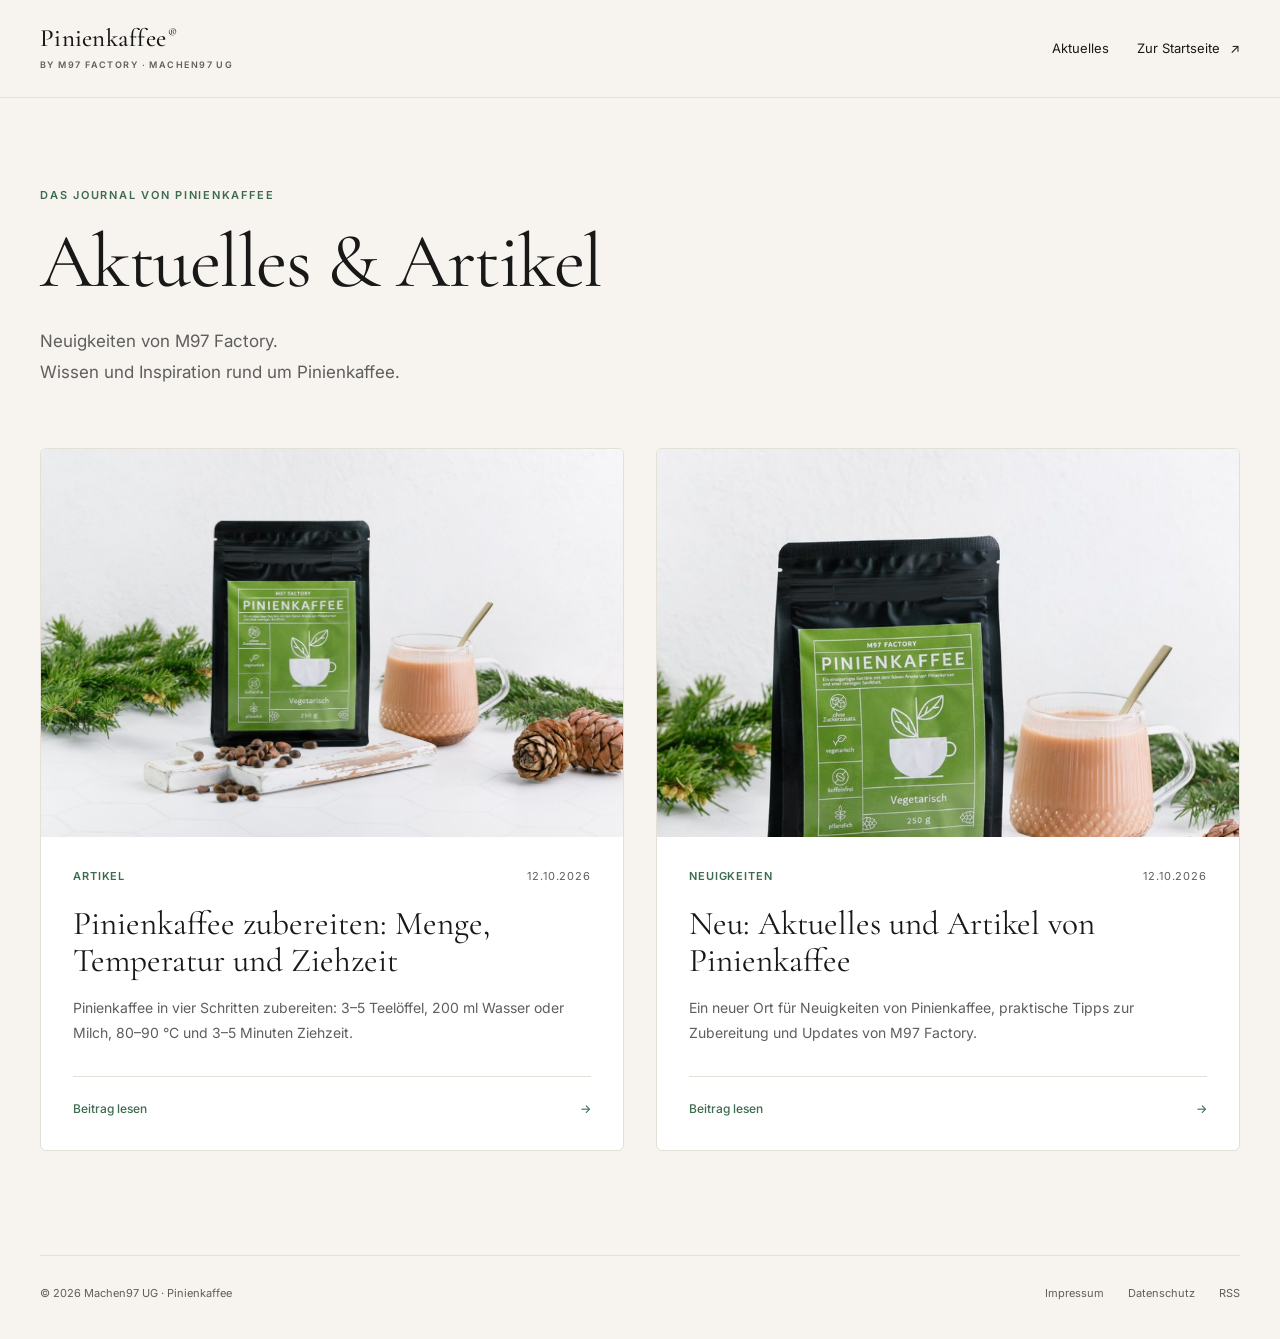
==== aktuelles/index.html @ 4b34a1da "Add independent news and articles section with search metadata" ====
<!DOCTYPE html>
<!-- Generated by scripts/build-news.py; edit content/articles/*.json. -->
<html lang="de">
<head>
  <meta charset="UTF-8" />
  <meta name="viewport" content="width=device-width, initial-scale=1.0" />
  <title>Aktuelles &amp; Artikel – Pinienkaffee</title>
  <meta name="description" content="Neuigkeiten von M97 Factory und praktische Artikel rund um Pinienkaffee: Zubereitung, Produkte und Updates." />
  <meta name="robots" content="index, follow, max-image-preview:large" />
  <meta name="theme-color" content="#3D6B4F" />
  <link rel="canonical" href="https://machen97.com/aktuelles/" />
  <meta property="og:type" content="website" />
  <meta property="og:title" content="Aktuelles &amp; Artikel" />
  <meta property="og:description" content="Neuigkeiten von M97 Factory und praktische Artikel rund um Pinienkaffee: Zubereitung, Produkte und Updates." />
  <meta property="og:url" content="https://machen97.com/aktuelles/" />
  <meta property="og:image" content="https://machen97.com/images/og-preview.jpg" />
  <meta property="og:locale" content="de_DE" />
  <meta property="og:site_name" content="Pinienkaffee · M97 Factory" />
  <meta name="twitter:card" content="summary_large_image" />
  <meta name="twitter:title" content="Aktuelles &amp; Artikel" />
  <meta name="twitter:description" content="Neuigkeiten von M97 Factory und praktische Artikel rund um Pinienkaffee: Zubereitung, Produkte und Updates." />
  <meta name="twitter:image" content="https://machen97.com/images/og-preview.jpg" />
  <link rel="icon" href="/favicon.ico" />
  <link rel="apple-touch-icon" href="/apple-touch-icon.png" />
  <link rel="alternate" type="application/rss+xml" title="Pinienkaffee – Aktuelles" href="/aktuelles/feed.xml" />
  <link rel="preconnect" href="https://fonts.googleapis.com" />
  <link rel="preconnect" href="https://fonts.gstatic.com" crossorigin />
  <link href="https://fonts.googleapis.com/css2?family=Cormorant+Garamond:ital,wght@0,400;0,500;0,600&family=Inter:wght@400;500;600&display=swap" rel="stylesheet" />
  <link rel="stylesheet" href="/aktuelles/style.css" />
  <script type="application/ld+json">{"@context": "https://schema.org", "@graph": [{"@type": "CollectionPage", "@id": "https://machen97.com/aktuelles/#collection", "url": "https://machen97.com/aktuelles/", "name": "Aktuelles & Artikel – Pinienkaffee", "description": "Neuigkeiten und Artikel von Pinienkaffee und M97 Factory.", "inLanguage": "de-DE", "publisher": {"@type": "Organization", "@id": "https://machen97.com/#organization", "name": "M97 Factory", "url": "https://machen97.com/#ueber-uns"}, "isPartOf": {"@id": "https://machen97.com/#website"}, "mainEntity": {"@type": "ItemList", "itemListElement": [{"@type": "ListItem", "position": 1, "url": "https://machen97.com/aktuelles/pinienkaffee-zubereiten/", "name": "Pinienkaffee zubereiten: Menge, Temperatur und Ziehzeit"}, {"@type": "ListItem", "position": 2, "url": "https://machen97.com/aktuelles/aktuelles-start/", "name": "Neu: Aktuelles und Artikel von Pinienkaffee"}]}}]}</script>
</head>
<body>
  <a class="skip-link" href="#content">Zum Inhalt</a>
  <header class="site-header">
    <div class="header-inner">
      <a class="brand" href="/" aria-label="Pinienkaffee – Startseite">
        <span class="brand-name">Pinienkaffee<sup>®</sup></span>
        <span class="brand-sub">by M97 Factory · Machen97 UG</span>
      </a>
      <nav aria-label="Hauptnavigation">
        <a href="/aktuelles/">Aktuelles</a>
        <a href="/" class="home-link">Zur Startseite <span aria-hidden="true">↗</span></a>
      </nav>
    </div>
  </header>
  <main id="content"><div class="archive-wrap">
    <div class="archive-heading">
      <span class="eyebrow">Das Journal von Pinienkaffee</span>
      <h1>Aktuelles &amp; Artikel</h1>
      <p>Neuigkeiten von M97 Factory.<br />Wissen und Inspiration rund um Pinienkaffee.</p>
    </div>
    <section class="post-grid" aria-label="Alle Beiträge"><article class="post-card">
        <a class="post-cover" href="/aktuelles/pinienkaffee-zubereiten/" tabindex="-1" aria-hidden="true">
          <img src="/images/photo_08.jpg" alt="" width="720" height="480" loading="lazy" />
        </a>
        <div class="post-copy">
          <div class="post-meta"><span>Artikel</span><time datetime="2026-10-12T18:03:42+03:00">12.10.2026</time></div>
          <h2><a href="/aktuelles/pinienkaffee-zubereiten/">Pinienkaffee zubereiten: Menge, Temperatur und Ziehzeit</a></h2>
          <p>Pinienkaffee in vier Schritten zubereiten: 3–5 Teelöffel, 200 ml Wasser oder Milch, 80–90 °C und 3–5 Minuten Ziehzeit.</p>
          <a class="read-more" href="/aktuelles/pinienkaffee-zubereiten/" aria-label="Beitrag lesen: Pinienkaffee zubereiten: Menge, Temperatur und Ziehzeit">Beitrag lesen <span aria-hidden="true">→</span></a>
        </div>
      </article><article class="post-card">
        <a class="post-cover" href="/aktuelles/aktuelles-start/" tabindex="-1" aria-hidden="true">
          <img src="/images/photo_07.jpg" alt="" width="720" height="480" loading="lazy" />
        </a>
        <div class="post-copy">
          <div class="post-meta"><span>Neuigkeiten</span><time datetime="2026-10-12T18:03:42+03:00">12.10.2026</time></div>
          <h2><a href="/aktuelles/aktuelles-start/">Neu: Aktuelles und Artikel von Pinienkaffee</a></h2>
          <p>Ein neuer Ort für Neuigkeiten von Pinienkaffee, praktische Tipps zur Zubereitung und Updates von M97 Factory.</p>
          <a class="read-more" href="/aktuelles/aktuelles-start/" aria-label="Beitrag lesen: Neu: Aktuelles und Artikel von Pinienkaffee">Beitrag lesen <span aria-hidden="true">→</span></a>
        </div>
      </article></section>
  </div></main>
  <footer class="site-footer">
    <span>© 2026 Machen97 UG · Pinienkaffee</span>
    <nav aria-label="Weitere Informationen">
      <a href="/impressum.html">Impressum</a>
      <a href="/datenschutz.html">Datenschutz</a>
      <a href="/aktuelles/feed.xml">RSS</a>
    </nav>
  </footer>
</body>
</html>
---- aktuelles/style.css ----
*, *::before, *::after { box-sizing: border-box; margin: 0; padding: 0; }
:root {
  --black: #181818;
  --cream: #F7F4EF;
  --green: #3D6B4F;
  --gray: #5E5E5E;
  --line: #E5E0D7;
  --serif: 'Cormorant Garamond', Georgia, serif;
  --sans: 'Inter', -apple-system, sans-serif;
}
body { background: var(--cream); color: var(--black); font-family: var(--sans); line-height: 1.65; -webkit-font-smoothing: antialiased; }
a { color: inherit; text-decoration: none; }
a:focus-visible { outline: 3px solid var(--green); outline-offset: 5px; border-radius: 2px; }
img { display: block; width: 100%; height: auto; }
.skip-link { position: absolute; top: -80px; left: 24px; padding: 12px 20px; z-index: 10; background: var(--black); color: #fff; }
.skip-link:focus { top: 12px; }
.site-header { border-bottom: 1px solid var(--line); }
.header-inner { max-width: 1280px; margin: auto; padding: 24px 40px; display: flex; align-items: center; justify-content: space-between; gap: 24px; }
.brand { display: inline-flex; flex-direction: column; }
.brand-name { font-family: var(--serif); font-size: 25px; font-weight: 500; line-height: 1.15; letter-spacing: 0.01em; }
.brand-name sup { font-size: 12px; margin-left: 2px; }
.brand-sub { margin-top: 5px; font-size: 9px; font-weight: 600; letter-spacing: 0.16em; text-transform: uppercase; color: var(--gray); }
.header-inner nav { display: flex; align-items: center; gap: 28px; font-size: 13px; }
.header-inner nav a:hover { color: var(--green); }
.home-link { display: inline-flex; gap: 10px; }
.archive-wrap { max-width: 1280px; margin: auto; padding: 88px 40px 104px; }
.eyebrow { display: block; margin-bottom: 18px; color: var(--green); font-size: 11px; font-weight: 600; letter-spacing: 0.16em; text-transform: uppercase; }
h1, h2 { font-family: var(--serif); font-weight: 400; }
.archive-heading h1 { font-size: clamp(44px, 6vw, 80px); line-height: 1.05; letter-spacing: -0.02em; }
.archive-heading > p { margin-top: 24px; color: var(--gray); font-size: 17px; line-height: 1.8; }
.post-grid { display: grid; grid-template-columns: repeat(2, minmax(0, 1fr)); gap: 32px; margin-top: 60px; }
.post-card { overflow: hidden; border: 1px solid var(--line); border-radius: 6px; background: #fff; }
.post-cover { display: block; overflow: hidden; background: #EDE9E0; }
.post-cover img { aspect-ratio: 3 / 2; object-fit: cover; transition: transform 0.35s ease; }
.post-card:hover .post-cover img { transform: scale(1.025); }
.post-copy { padding: 30px 32px 32px; }
.post-meta { display: flex; justify-content: space-between; gap: 12px; font-size: 11px; letter-spacing: 0.08em; color: var(--gray); }
.post-meta > span { color: var(--green); font-weight: 600; text-transform: uppercase; }
.post-copy h2 { margin-top: 20px; font-size: clamp(28px, 2.6vw, 38px); line-height: 1.12; }
.post-copy h2 a:hover { color: var(--green); }
.post-copy p { margin-top: 16px; color: var(--gray); font-size: 14px; line-height: 1.8; }
.read-more { display: flex; justify-content: space-between; margin-top: 30px; padding-top: 22px; border-top: 1px solid var(--line); color: var(--green); font-size: 12px; font-weight: 500; }
.article-wrap { max-width: 1000px; margin: auto; padding: 40px 40px 100px; }
.breadcrumbs { display: flex; flex-wrap: wrap; gap: 12px; margin-bottom: 52px; font-size: 12px; color: var(--gray); }
.breadcrumbs a:hover { color: var(--green); }
.article-heading { max-width: 800px; }
.article-heading h1 { font-size: clamp(40px, 5vw, 64px); line-height: 1.08; letter-spacing: -0.015em; overflow-wrap: break-word; }
.article-summary { margin-top: 24px; color: var(--gray); font-size: 18px; line-height: 1.75; }
.byline { display: flex; flex-wrap: wrap; gap: 12px 24px; margin: 28px 0 38px; color: var(--gray); font-size: 12px; }
.article-image { margin-bottom: 48px; overflow: hidden; border-radius: 6px; background: #EDE9E0; }
.article-image img { aspect-ratio: 16 / 9; object-fit: cover; }
.article-body { max-width: 680px; margin: auto; }
.article-body p { margin-bottom: 22px; color: #414141; font-size: 16px; line-height: 1.9; }
.article-body > p:first-child { font-size: 19px; color: var(--black); line-height: 1.8; }
.article-body h2 { margin: 40px 0 18px; font-size: 34px; line-height: 1.2; }
.article-body a { color: var(--green); text-decoration: underline; text-underline-offset: 4px; }
.article-end { max-width: 680px; margin: 48px auto 0; padding-top: 26px; border-top: 1px solid var(--line); color: var(--green); font-size: 13px; }
.site-footer { max-width: 1200px; margin: 0 auto; border-top: 1px solid var(--line); padding: 28px 0 36px; display: flex; flex-wrap: wrap; justify-content: space-between; gap: 18px; font-size: 11px; color: var(--gray); }
.site-footer nav { display: flex; flex-wrap: wrap; gap: 24px; }
.site-footer a:hover { color: var(--green); }
@media (max-width: 1280px) { .site-footer { margin-inline: 40px; } }
@media (max-width: 720px) {
  .header-inner { padding: 22px 24px; }
  .header-inner nav { gap: 16px; }
  .header-inner nav > a:first-child { display: none; }
  .archive-wrap { padding: 56px 24px 72px; }
  .post-grid { grid-template-columns: 1fr; gap: 24px; margin-top: 40px; }
  .post-copy { padding: 26px; }
  .post-copy h2 { font-size: 32px; }
  .article-wrap { padding: 28px 24px 72px; }
  .breadcrumbs { margin-bottom: 36px; }
  .article-summary { font-size: 16px; }
  .article-body h2 { font-size: 30px; }
  .site-footer { margin-inline: 24px; }
}
@media (max-width: 400px) {
  .header-inner { padding-inline: 18px; gap: 12px; }
  .brand-name { font-size: 22px; }
  .brand-sub { font-size: 8px; letter-spacing: 0.1em; }
  .home-link { font-size: 11px; gap: 5px; }
  .archive-wrap, .article-wrap { padding-inline: 18px; }
  .post-copy { padding: 24px; }
  .post-copy h2 { font-size: 29px; }
  .site-footer { margin-inline: 18px; }
}
@media (prefers-reduced-motion: reduce) { .post-cover img { transition: none; } }
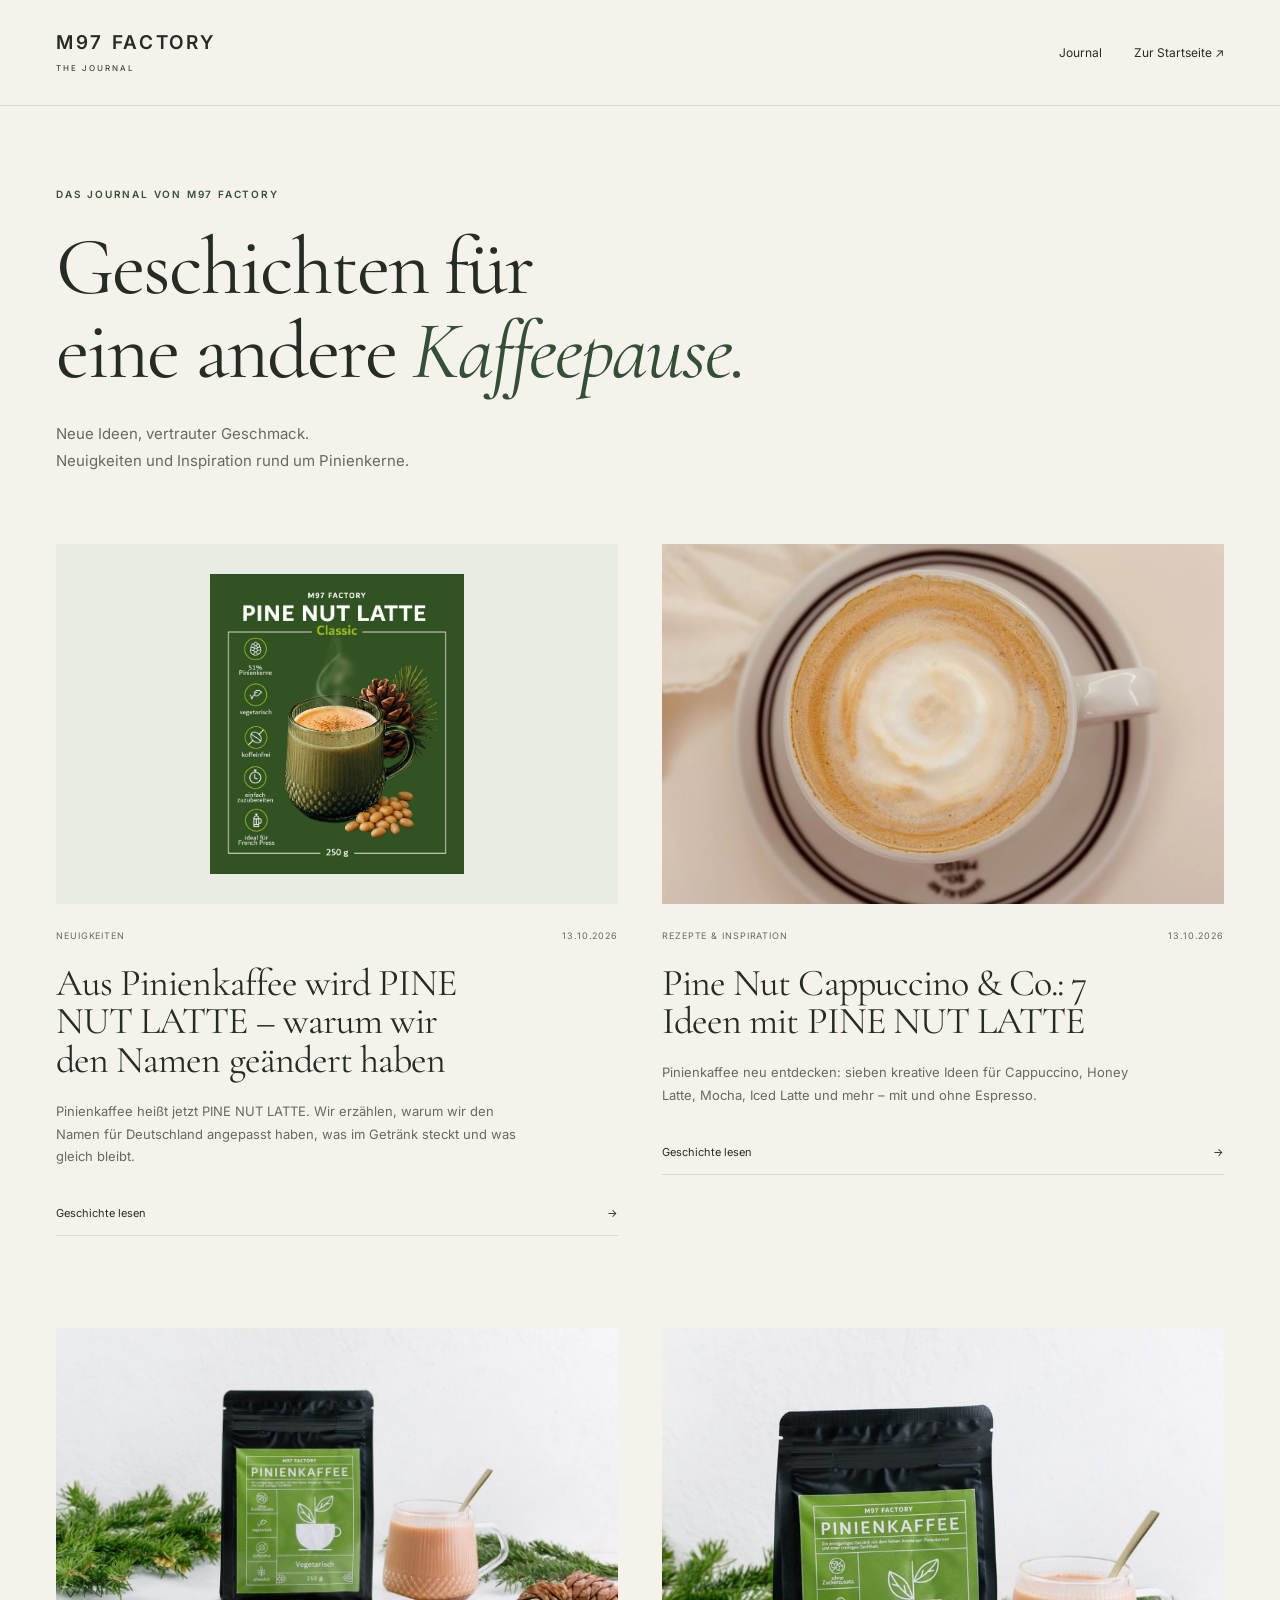
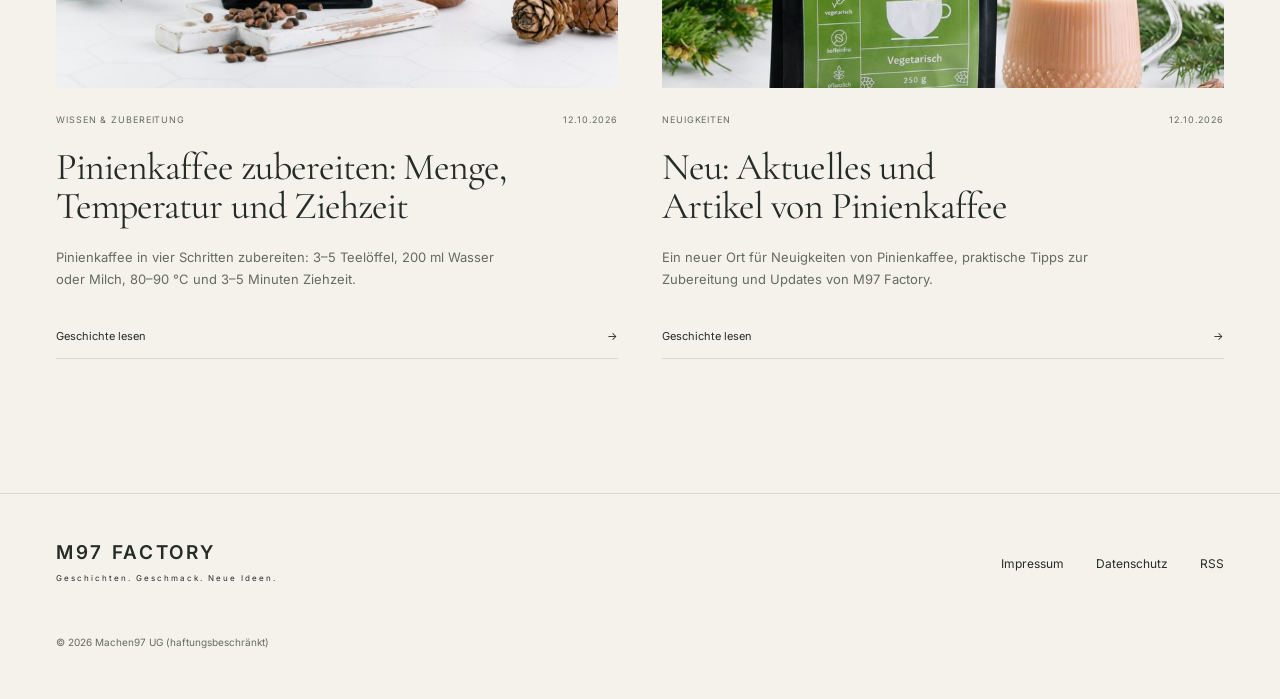
==== commit cb0e082c: "Publish Pine Nut Latte editorials and homepage journal links" ====
--- a/aktuelles/index.html
+++ b/aktuelles/index.html
@@ -1,83 +1,13 @@
-<!DOCTYPE html>
-<!-- Generated by scripts/build-news.py; edit content/articles/*.json. -->
-<html lang="de">
-<head>
-  <meta charset="UTF-8" />
-  <meta name="viewport" content="width=device-width, initial-scale=1.0" />
-  <title>Aktuelles &amp; Artikel – Pinienkaffee</title>
-  <meta name="description" content="Neuigkeiten von M97 Factory und praktische Artikel rund um Pinienkaffee: Zubereitung, Produkte und Updates." />
-  <meta name="robots" content="index, follow, max-image-preview:large" />
-  <meta name="theme-color" content="#3D6B4F" />
-  <link rel="canonical" href="https://machen97.com/aktuelles/" />
-  <meta property="og:type" content="website" />
-  <meta property="og:title" content="Aktuelles &amp; Artikel" />
-  <meta property="og:description" content="Neuigkeiten von M97 Factory und praktische Artikel rund um Pinienkaffee: Zubereitung, Produkte und Updates." />
-  <meta property="og:url" content="https://machen97.com/aktuelles/" />
-  <meta property="og:image" content="https://machen97.com/images/og-preview.jpg" />
-  <meta property="og:locale" content="de_DE" />
-  <meta property="og:site_name" content="Pinienkaffee · M97 Factory" />
-  <meta name="twitter:card" content="summary_large_image" />
-  <meta name="twitter:title" content="Aktuelles &amp; Artikel" />
-  <meta name="twitter:description" content="Neuigkeiten von M97 Factory und praktische Artikel rund um Pinienkaffee: Zubereitung, Produkte und Updates." />
-  <meta name="twitter:image" content="https://machen97.com/images/og-preview.jpg" />
-  <link rel="icon" href="/favicon.ico" />
-  <link rel="apple-touch-icon" href="/apple-touch-icon.png" />
-  <link rel="alternate" type="application/rss+xml" title="Pinienkaffee – Aktuelles" href="/aktuelles/feed.xml" />
-  <link rel="preconnect" href="https://fonts.googleapis.com" />
-  <link rel="preconnect" href="https://fonts.gstatic.com" crossorigin />
-  <link href="https://fonts.googleapis.com/css2?family=Cormorant+Garamond:ital,wght@0,400;0,500;0,600&family=Inter:wght@400;500;600&display=swap" rel="stylesheet" />
-  <link rel="stylesheet" href="/aktuelles/style.css" />
-  <script type="application/ld+json">{"@context": "https://schema.org", "@graph": [{"@type": "CollectionPage", "@id": "https://machen97.com/aktuelles/#collection", "url": "https://machen97.com/aktuelles/", "name": "Aktuelles & Artikel – Pinienkaffee", "description": "Neuigkeiten und Artikel von Pinienkaffee und M97 Factory.", "inLanguage": "de-DE", "publisher": {"@type": "Organization", "@id": "https://machen97.com/#organization", "name": "M97 Factory", "url": "https://machen97.com/#ueber-uns"}, "isPartOf": {"@id": "https://machen97.com/#website"}, "mainEntity": {"@type": "ItemList", "itemListElement": [{"@type": "ListItem", "position": 1, "url": "https://machen97.com/aktuelles/pinienkaffee-zubereiten/", "name": "Pinienkaffee zubereiten: Menge, Temperatur und Ziehzeit"}, {"@type": "ListItem", "position": 2, "url": "https://machen97.com/aktuelles/aktuelles-start/", "name": "Neu: Aktuelles und Artikel von Pinienkaffee"}]}}]}</script>
-</head>
-<body>
-  <a class="skip-link" href="#content">Zum Inhalt</a>
-  <header class="site-header">
-    <div class="header-inner">
-      <a class="brand" href="/" aria-label="Pinienkaffee – Startseite">
-        <span class="brand-name">Pinienkaffee<sup>®</sup></span>
-        <span class="brand-sub">by M97 Factory · Machen97 UG</span>
-      </a>
-      <nav aria-label="Hauptnavigation">
-        <a href="/aktuelles/">Aktuelles</a>
-        <a href="/" class="home-link">Zur Startseite <span aria-hidden="true">↗</span></a>
-      </nav>
-    </div>
-  </header>
-  <main id="content"><div class="archive-wrap">
-    <div class="archive-heading">
-      <span class="eyebrow">Das Journal von Pinienkaffee</span>
-      <h1>Aktuelles &amp; Artikel</h1>
-      <p>Neuigkeiten von M97 Factory.<br />Wissen und Inspiration rund um Pinienkaffee.</p>
-    </div>
-    <section class="post-grid" aria-label="Alle Beiträge"><article class="post-card">
-        <a class="post-cover" href="/aktuelles/pinienkaffee-zubereiten/" tabindex="-1" aria-hidden="true">
-          <img src="/images/photo_08.jpg" alt="" width="720" height="480" loading="lazy" />
-        </a>
-        <div class="post-copy">
-          <div class="post-meta"><span>Artikel</span><time datetime="2026-10-12T18:03:42+03:00">12.10.2026</time></div>
-          <h2><a href="/aktuelles/pinienkaffee-zubereiten/">Pinienkaffee zubereiten: Menge, Temperatur und Ziehzeit</a></h2>
-          <p>Pinienkaffee in vier Schritten zubereiten: 3–5 Teelöffel, 200 ml Wasser oder Milch, 80–90 °C und 3–5 Minuten Ziehzeit.</p>
-          <a class="read-more" href="/aktuelles/pinienkaffee-zubereiten/" aria-label="Beitrag lesen: Pinienkaffee zubereiten: Menge, Temperatur und Ziehzeit">Beitrag lesen <span aria-hidden="true">→</span></a>
-        </div>
-      </article><article class="post-card">
-        <a class="post-cover" href="/aktuelles/aktuelles-start/" tabindex="-1" aria-hidden="true">
-          <img src="/images/photo_07.jpg" alt="" width="720" height="480" loading="lazy" />
-        </a>
-        <div class="post-copy">
-          <div class="post-meta"><span>Neuigkeiten</span><time datetime="2026-10-12T18:03:42+03:00">12.10.2026</time></div>
-          <h2><a href="/aktuelles/aktuelles-start/">Neu: Aktuelles und Artikel von Pinienkaffee</a></h2>
-          <p>Ein neuer Ort für Neuigkeiten von Pinienkaffee, praktische Tipps zur Zubereitung und Updates von M97 Factory.</p>
-          <a class="read-more" href="/aktuelles/aktuelles-start/" aria-label="Beitrag lesen: Neu: Aktuelles und Artikel von Pinienkaffee">Beitrag lesen <span aria-hidden="true">→</span></a>
-        </div>
-      </article></section>
-  </div></main>
-  <footer class="site-footer">
-    <span>© 2026 Machen97 UG · Pinienkaffee</span>
-    <nav aria-label="Weitere Informationen">
-      <a href="/impressum.html">Impressum</a>
-      <a href="/datenschutz.html">Datenschutz</a>
-      <a href="/aktuelles/feed.xml">RSS</a>
-    </nav>
-  </footer>
-</body>
-</html>
+<!doctype html>
+<!-- Generated editorial from content/editorial/*.md; never edit generated HTML. -->
+<html lang="de"><head><meta charset="utf-8"><meta name="viewport" content="width=device-width, initial-scale=1">
+<title>Neuigkeiten &amp; Artikel | M97 Factory</title><meta name="description" content="Geschichten, Neuigkeiten und Rezeptideen von M97 Factory. Entdecke PINE NUT LATTE und die Welt der Pinienkerne."><meta name="robots" content="index, follow, max-image-preview:large">
+<link rel="canonical" href="https://machen97.com/aktuelles/"><meta name="theme-color" content="#f5f2eb">
+<meta property="og:type" content="website"><meta property="og:title" content="Neuigkeiten &amp; Artikel | M97 Factory"><meta property="og:description" content="Geschichten, Neuigkeiten und Rezeptideen von M97 Factory. Entdecke PINE NUT LATTE und die Welt der Pinienkerne."><meta property="og:url" content="https://machen97.com/aktuelles/"><meta property="og:image" content="https://machen97.com/images/magazin/pine-nut-latte/hero-pine-nut-cappuccino.webp"><meta property="og:locale" content="de_DE"><meta property="og:site_name" content="M97 Factory">
+<meta name="twitter:card" content="summary_large_image"><meta name="twitter:title" content="Neuigkeiten &amp; Artikel | M97 Factory"><meta name="twitter:description" content="Geschichten, Neuigkeiten und Rezeptideen von M97 Factory. Entdecke PINE NUT LATTE und die Welt der Pinienkerne."><meta name="twitter:image" content="https://machen97.com/images/magazin/pine-nut-latte/hero-pine-nut-cappuccino.webp">
+<link rel="icon" href="/favicon.ico"><link rel="alternate" type="application/rss+xml" title="M97 Factory Journal" href="/aktuelles/feed.xml">
+<link rel="preconnect" href="https://fonts.googleapis.com"><link rel="preconnect" href="https://fonts.gstatic.com" crossorigin><link href="https://fonts.googleapis.com/css2?family=Cormorant+Garamond:ital,wght@0,400;0,500;0,600;1,400&family=Inter:wght@400;500;600&display=swap" rel="stylesheet">
+<link rel="stylesheet" href="/aktuelles/editorial.css"><script src="/aktuelles/editorial.js" defer></script><script type="application/ld+json">{"@context": "https://schema.org", "@graph": [{"@type": "CollectionPage", "name": "M97 Factory Journal", "url": "https://machen97.com/aktuelles/", "inLanguage": "de-DE", "mainEntity": {"@type": "ItemList", "itemListElement": [{"@type": "ListItem", "position": 1, "url": "https://machen97.com/aktuelles/pinienkaffee-wird-pine-nut-latte/", "name": "Aus Pinienkaffee wird PINE NUT LATTE – warum wir den Namen geändert haben"}, {"@type": "ListItem", "position": 2, "url": "https://machen97.com/magazin/pine-nut-latte-cappuccino-rezepte/", "name": "Pine Nut Cappuccino & Co.: 7 Ideen mit PINE NUT LATTE"}, {"@type": "ListItem", "position": 3, "url": "https://machen97.com/aktuelles/pinienkaffee-zubereiten/", "name": "Pinienkaffee zubereiten: Menge, Temperatur und Ziehzeit"}, {"@type": "ListItem", "position": 4, "url": "https://machen97.com/aktuelles/aktuelles-start/", "name": "Neu: Aktuelles und Artikel von Pinienkaffee"}]}}]}</script></head><body>
+<a class="skip" href="#content">Zum Inhalt</a>
+<header class="journal-header"><a class="wordmark" href="/aktuelles/">M97 FACTORY<span>THE JOURNAL</span></a><nav aria-label="Hauptnavigation"><a href="/aktuelles/">Journal</a><a href="/">Zur Startseite <span aria-hidden="true">↗</span></a></nav></header>
+<main id="content"><section class="journal-intro"><span class="eyebrow">Das Journal von M97 Factory</span><h1>Geschichten für<br>eine andere <em>Kaffeepause.</em></h1><p>Neue Ideen, vertrauter Geschmack.<br>Neuigkeiten und Inspiration rund um Pinienkerne.</p></section><section class="journal-grid" aria-label="Alle Neuigkeiten und Artikel"><article class="journal-card"><a class="card-image" href="/aktuelles/pinienkaffee-wird-pine-nut-latte/" tabindex="-1" aria-hidden="true"><img src="/images/magazin/pine-nut-latte/label-classic.webp" alt="" width="900" height="700" loading="lazy"></a><div class="card-copy"><div class="card-meta"><span>Neuigkeiten</span><time datetime="2026-10-13T03:21:22+03:00">13.10.2026</time></div><h2><a href="/aktuelles/pinienkaffee-wird-pine-nut-latte/">Aus Pinienkaffee wird PINE NUT LATTE – warum wir den Namen geändert haben</a></h2><p>Pinienkaffee heißt jetzt PINE NUT LATTE. Wir erzählen, warum wir den Namen für Deutschland angepasst haben, was im Getränk steckt und was gleich bleibt.</p><a class="read-link" href="/aktuelles/pinienkaffee-wird-pine-nut-latte/" aria-label="Beitrag lesen: Aus Pinienkaffee wird PINE NUT LATTE – warum wir den Namen geändert haben">Geschichte lesen <span aria-hidden="true">→</span></a></div></article><article class="journal-card"><a class="card-image" href="/magazin/pine-nut-latte-cappuccino-rezepte/" tabindex="-1" aria-hidden="true"><img src="/images/magazin/pine-nut-latte/hero-pine-nut-cappuccino.webp" alt="" width="900" height="700" loading="lazy"></a><div class="card-copy"><div class="card-meta"><span>Rezepte & Inspiration</span><time datetime="2026-10-13T03:21:22+03:00">13.10.2026</time></div><h2><a href="/magazin/pine-nut-latte-cappuccino-rezepte/">Pine Nut Cappuccino &amp; Co.: 7 Ideen mit PINE NUT LATTE</a></h2><p>Pinienkaffee neu entdecken: sieben kreative Ideen für Cappuccino, Honey Latte, Mocha, Iced Latte und mehr – mit und ohne Espresso.</p><a class="read-link" href="/magazin/pine-nut-latte-cappuccino-rezepte/" aria-label="Beitrag lesen: Pine Nut Cappuccino &amp; Co.: 7 Ideen mit PINE NUT LATTE">Geschichte lesen <span aria-hidden="true">→</span></a></div></article><article class="journal-card"><a class="card-image" href="/aktuelles/pinienkaffee-zubereiten/" tabindex="-1" aria-hidden="true"><img src="/images/photo_08.jpg" alt="" width="900" height="700" loading="lazy"></a><div class="card-copy"><div class="card-meta"><span>Wissen & Zubereitung</span><time datetime="2026-10-12T18:03:42+03:00">12.10.2026</time></div><h2><a href="/aktuelles/pinienkaffee-zubereiten/">Pinienkaffee zubereiten: Menge, Temperatur und Ziehzeit</a></h2><p>Pinienkaffee in vier Schritten zubereiten: 3–5 Teelöffel, 200 ml Wasser oder Milch, 80–90 °C und 3–5 Minuten Ziehzeit.</p><a class="read-link" href="/aktuelles/pinienkaffee-zubereiten/" aria-label="Beitrag lesen: Pinienkaffee zubereiten: Menge, Temperatur und Ziehzeit">Geschichte lesen <span aria-hidden="true">→</span></a></div></article><article class="journal-card"><a class="card-image" href="/aktuelles/aktuelles-start/" tabindex="-1" aria-hidden="true"><img src="/images/photo_07.jpg" alt="" width="900" height="700" loading="lazy"></a><div class="card-copy"><div class="card-meta"><span>Neuigkeiten</span><time datetime="2026-10-12T18:03:42+03:00">12.10.2026</time></div><h2><a href="/aktuelles/aktuelles-start/">Neu: Aktuelles und Artikel von Pinienkaffee</a></h2><p>Ein neuer Ort für Neuigkeiten von Pinienkaffee, praktische Tipps zur Zubereitung und Updates von M97 Factory.</p><a class="read-link" href="/aktuelles/aktuelles-start/" aria-label="Beitrag lesen: Neu: Aktuelles und Artikel von Pinienkaffee">Geschichte lesen <span aria-hidden="true">→</span></a></div></article></section></main><footer class="journal-footer"><a class="wordmark" href="/aktuelles/">M97 FACTORY<span>Geschichten. Geschmack. Neue Ideen.</span></a><nav aria-label="Weitere Informationen"><a href="/impressum.html">Impressum</a><a href="/datenschutz.html">Datenschutz</a><a href="/aktuelles/feed.xml">RSS</a></nav><small>© 2026 Machen97 UG (haftungsbeschränkt)</small></footer></body></html>
--- a/aktuelles/editorial.css
+++ b/aktuelles/editorial.css
@@ -0,0 +1,4 @@
+:root{--paper:#f5f2eb;--ink:#252c25;--forest:#344f38;--muted:#646b61;--line:#d7d9ce;--white:#fffdf8;--serif:'Cormorant Garamond',Georgia,serif;--sans:Inter,Arial,sans-serif}*{box-sizing:border-box}html{scroll-behavior:smooth;scroll-padding-top:24px}body{margin:0;background:var(--paper);color:var(--ink);font-family:var(--sans);font-size:15px;line-height:1.75}a{color:inherit;text-decoration-thickness:1px;text-underline-offset:5px}a,button,summary{ -webkit-tap-highlight-color:transparent}a:focus-visible,summary:focus-visible,[tabindex]:focus-visible{outline:2px solid var(--forest);outline-offset:6px}img{display:block;max-width:100%;height:auto}figure{margin:0}h1,h2,h3,p{margin-top:0}h1,h2{font-family:var(--serif);font-weight:400;line-height:1.02;letter-spacing:-.025em}h3{font-size:13px;letter-spacing:.03em}h1{font-size:clamp(48px,6.2vw,92px);text-wrap:balance}h2{font-size:clamp(32px,3.4vw,48px);text-wrap:balance}p{margin-bottom:24px}strong{font-weight:600}ul,ol{padding-left:22px}li{padding-left:5px;margin-bottom:10px}li::marker{color:var(--forest)}.eyebrow{display:block;text-transform:uppercase;font-size:10px;font-weight:600;letter-spacing:.18em;color:var(--forest);line-height:1.6}.skip{position:absolute;left:20px;top:-100px;background:var(--white);padding:10px;z-index:10}.skip:focus{top:10px}.preview-banner{text-align:center;background:var(--forest);color:white;font-size:11px;letter-spacing:.1em;padding:7px 16px}.journal-header{max-width:1400px;margin:auto;display:flex;align-items:center;justify-content:space-between;padding:32px 56px;border-bottom:1px solid var(--line)}.wordmark{font-size:19px;letter-spacing:.14em;font-weight:600;text-decoration:none;line-height:1.2}.wordmark span{display:block;font-size:8px;letter-spacing:.25em;font-weight:400;margin-top:9px}.journal-header nav,.journal-footer nav{display:flex;gap:32px;font-size:12px}.journal-header nav a,.journal-footer nav a{text-decoration:none}.journal-header nav a:hover,.journal-footer nav a:hover{text-decoration:underline}.journal-footer{max-width:1288px;margin:110px auto 0;border-top:1px solid var(--line);padding:48px 56px;display:flex;align-items:center;justify-content:space-between;gap:30px;flex-wrap:wrap}.journal-footer small{flex-basis:100%;font-size:10px;color:var(--muted);margin-top:20px}.breadcrumbs{max-width:1176px;margin:28px auto 0;display:flex;gap:12px;font-size:10px;color:var(--muted);padding:0 24px}.breadcrumbs a{text-decoration:none}.story-heading{max-width:1080px;margin:68px auto 54px;text-align:center;padding:0 32px}.story-heading .eyebrow{margin-bottom:24px}.story-heading h1{margin-bottom:28px}.standfirst{max-width:715px;margin:auto;font-size:17px;line-height:1.8;color:var(--muted)}.standfirst strong{font-weight:400}.byline{font-size:10px;color:var(--muted);margin:26px 0 0}.editorial{max-width:1288px;margin:auto;padding:0 56px}.photo img{width:100%;object-fit:cover;background:#e9e6df}.hero-photo img{aspect-ratio:16/9}.photo figcaption,.previous-pack figcaption{color:var(--muted);font-size:9px;line-height:1.6;padding-top:12px}.photo figcaption a{white-space:nowrap}.prose{max-width:700px;margin:76px auto;font-size:16px;line-height:1.9}.prose h2{margin-top:60px;margin-bottom:24px}.prose h2:first-child{margin-top:0}.prose p:last-child{margin-bottom:0}.editor-note{border-left:2px solid var(--forest);background:#e8ece2;padding:24px 28px;font-size:13px;line-height:1.8;margin:32px 0}.recipe-nav{margin:64px 0}.recipe-nav>div{display:grid;grid-template-columns:repeat(4,1fr);border-top:1px solid var(--line);margin-top:22px}.recipe-nav a{display:flex;gap:16px;align-items:center;justify-content:space-between;border-bottom:1px solid var(--line);padding:18px 12px;text-decoration:none;font-size:12px;transition:background .2s}.recipe-nav a:hover{background:#e8ece2}.recipe-nav a span:first-child{font-size:10px;color:var(--muted)}.recipe-nav a span:last-child{color:var(--forest)}.foundation{display:grid;grid-template-columns:1.1fr 1fr;gap:70px;align-items:center;background:#eceee4;padding:48px;margin:70px 0 96px}.foundation .prose{font-size:14px;margin:0}.foundation h2{margin-top:14px!important;font-size:38px}.foundation img{aspect-ratio:4/5;object-fit:cover}.foundation .photo figcaption{font-size:9px}.recipe-section{padding:64px 0;border-top:1px solid var(--line);scroll-margin-top:24px}.recipe-title{display:flex;gap:28px;align-items:flex-start;margin-bottom:36px}.recipe-number{font-family:var(--serif);font-size:58px;line-height:1;color:#788b71;font-style:italic}.recipe-title .eyebrow{font-size:9px;letter-spacing:.1em;margin:6px 0 12px}.recipe-title h2{margin:0;max-width:870px}.recipe-layout{display:grid;grid-template-columns:1fr 1.1fr;gap:54px;align-items:start}.recipe-layout .photo img{aspect-ratio:4/5;object-fit:cover}.recipe-copy{font-size:13px;line-height:1.8}.recipe-copy>p{font-size:15px;margin-bottom:24px}.recipe-method{display:grid;grid-template-columns:.9fr 1.1fr;gap:28px;border-top:1px solid var(--line);margin-top:28px;padding-top:24px}.recipe-method h3{font-size:10px;text-transform:uppercase;letter-spacing:.1em;line-height:1.8}.recipe-method ul{list-style:none;padding:0}.recipe-method ul li{padding:8px 0;border-bottom:1px solid var(--line);margin:0}.recipe-method ol{padding-left:16px;margin-top:0}.taste-note{font-size:12px;padding:20px 22px;margin-top:20px;background:#e9ede3}.taste-note p{margin:0}.source-link{font-size:10px!important;color:var(--muted)}.product-cta{border-top:1px solid var(--line);border-bottom:1px solid var(--line);display:flex;justify-content:space-between;align-items:center;gap:40px;padding:38px 0;margin:44px 0 66px}.product-cta h2{font-size:36px;margin:8px 0}.product-cta p{font-size:11px;color:var(--muted);margin:0}.cta-links{display:flex;flex-direction:column;gap:12px;font-size:12px}.table-scroll{overflow-x:auto;max-width:100%;margin-top:32px}table{border-collapse:collapse;width:100%;font-size:12px;line-height:1.7;text-align:left}th{font-size:10px;color:var(--forest);font-weight:600}td,th{border-bottom:1px solid var(--line);padding:15px 18px 15px 0;min-width:140px;vertical-align:top}.pairings{max-width:900px}.pairings .eyebrow,.faq>.eyebrow{margin-bottom:16px}.faq details{border-bottom:1px solid var(--line);padding:22px 0}.faq summary{list-style:none;display:flex;align-items:center;justify-content:space-between;gap:20px;cursor:pointer}.faq summary::-webkit-details-marker{display:none}.faq h3{margin:0;font-family:var(--serif);font-size:25px;letter-spacing:0;font-weight:500;line-height:1.25}.faq details div{padding:18px 30px 0 0;font-size:14px}.faq details[open] summary span{transform:rotate(45deg)}.faq summary span{font-size:22px;transition:transform .2s}.closing{margin:100px auto;text-align:center}.related{margin:80px 0 50px;display:grid;grid-template-columns:1fr 1fr;gap:56px;align-items:center;padding:40px;background:#e8ece2}.related h2{margin:20px 0 30px}.related img{width:100%;height:270px;object-fit:cover}.related img[src*="label"]{object-fit:contain}.button{display:inline-flex;gap:40px;border-bottom:1px solid var(--forest);padding:10px 0;text-decoration:none;font-size:12px}.back-link{font-size:11px}.rename-hero{display:grid;grid-template-columns:.8fr 1.2fr;gap:40px;background:#e8ece2;padding:48px;align-items:center}.name-before{font-family:var(--serif);font-size:30px;text-decoration:line-through;color:var(--muted);margin:26px 0 0}.name-arrow{font-size:32px;color:var(--forest)}.name-after{font-family:var(--serif);font-size:64px;line-height:.94;margin:12px 0 28px;color:var(--forest)}.rename-hero>div>p:last-child{font-size:11px;margin:0}.label-pair{display:grid;grid-template-columns:1fr 1fr;gap:22px;align-items:center}.label-pair .photo img{aspect-ratio:auto;object-fit:contain}.label-pair figure:first-child{transform:translateY(-16px)}.label-pair figure:last-child{transform:translateY(16px)}.previous-pack{display:grid;grid-template-columns:1fr .8fr;gap:48px;max-width:800px;margin:88px auto;align-items:center}.previous-pack img{max-height:530px;width:100%;object-fit:cover}.previous-pack figcaption{font-family:var(--serif);font-size:30px;color:var(--forest);line-height:1.25}.about-brand{font-size:13px;border-top:1px solid var(--line);padding-top:30px}.about-brand h2{font-size:30px}.journal-intro{max-width:1288px;margin:80px auto 70px;padding:0 56px}.journal-intro h1{margin:24px 0 28px;font-size:clamp(50px,6.4vw,94px)}.journal-intro h1 em{font-weight:400;color:var(--forest)}.journal-intro p{font-size:15px;color:var(--muted)}.journal-grid{max-width:1288px;margin:auto;padding:0 56px;display:grid;grid-template-columns:1fr 1fr;gap:68px 44px}.journal-card .card-image{display:block;overflow:hidden;background:#e8ece2}.journal-card img{width:100%;height:360px;object-fit:cover;transition:transform .6s}.journal-card img[src*="label"]{object-fit:contain;padding:30px}.journal-card:hover img{transform:scale(1.025)}.card-copy{padding:24px 0}.card-meta{display:flex;justify-content:space-between;font-size:9px;text-transform:uppercase;letter-spacing:.1em;color:var(--muted);gap:15px}.card-copy h2{font-size:38px;margin:20px 0}.card-copy h2 a{text-decoration:none}.card-copy>p{font-size:13px;color:var(--muted);max-width:470px}.read-link{display:flex;justify-content:space-between;text-decoration:none;padding:12px 0;border-bottom:1px solid var(--line);font-size:11px}.fade-in{animation:rise .5s ease-out both}@keyframes rise{from{opacity:.65;transform:translateY(14px)}to{opacity:1;transform:translateY(0)}}
+@media(max-width:1000px){.recipe-method{grid-template-columns:1fr}.foundation{gap:30px;padding:32px}.recipe-layout{gap:32px}.name-after{font-size:52px}.rename-hero{padding:32px;gap:24px}.label-pair{gap:12px}.journal-card img{height:280px}.recipe-nav>div{grid-template-columns:repeat(3,1fr)}}
+@media(max-width:700px){body{font-size:14px}.journal-header{padding:22px 20px}.wordmark{font-size:15px}.wordmark span{font-size:7px}.journal-header nav{gap:16px;font-size:10px}.journal-header nav a:first-child{display:none}.editorial{padding:0 20px}.breadcrumbs{padding:0 20px;margin-top:20px}.story-heading{padding:0;margin:42px auto 34px}.story-heading h1{font-size:49px}.standfirst{font-size:14px}.byline{font-size:9px}.hero-photo img{aspect-ratio:4/3}.prose{font-size:15px;margin:48px auto}.editor-note{padding:20px;font-size:12px}.recipe-nav{margin:42px 0}.recipe-nav>div{grid-template-columns:1fr 1fr}.recipe-nav a{font-size:11px;padding:15px 6px;gap:6px}.foundation{grid-template-columns:1fr;padding:26px 22px;margin:48px 0}.foundation h2{font-size:34px}.foundation img{aspect-ratio:3/2}.recipe-section{padding:40px 0}.recipe-title{gap:16px;margin-bottom:26px}.recipe-number{font-size:46px}.recipe-title h2{font-size:34px}.recipe-title .eyebrow{font-size:8px;line-height:1.8}.recipe-layout{grid-template-columns:1fr;gap:28px}.recipe-layout .photo img{aspect-ratio:5/4}.recipe-method{grid-template-columns:1fr;gap:20px}.recipe-method h3{font-size:11px}.recipe-copy{font-size:14px}.product-cta{align-items:flex-start;flex-direction:column;gap:18px;padding:28px 0;margin:28px 0 40px}.product-cta h2{font-size:32px}.cta-links{flex-direction:row;gap:22px;flex-wrap:wrap;font-size:11px}.faq h3{font-size:24px}.related{grid-template-columns:1fr;gap:28px;padding:28px;margin:50px 0 36px}.related img{height:200px}.related h2{font-size:36px}.rename-hero{grid-template-columns:1fr;padding:28px 22px;gap:38px}.name-after{font-size:68px}.label-pair{gap:16px}.label-pair figure:first-child,.label-pair figure:last-child{transform:none}.label-pair figcaption{font-size:8px}.previous-pack{grid-template-columns:1fr;gap:24px;margin:48px 0}.previous-pack img{max-height:490px;object-fit:contain}.previous-pack figcaption{font-size:24px}.journal-footer{padding:32px 20px;margin-top:64px;gap:25px}.journal-footer nav{gap:20px;font-size:11px}.journal-intro{padding:0 20px;margin:48px auto 42px}.journal-intro h1{font-size:50px}.journal-grid{padding:0 20px;grid-template-columns:1fr;gap:32px}.journal-card img{height:290px}.card-copy h2{font-size:34px}.card-meta{font-size:8px}.closing{margin:70px auto}.photo figcaption{font-size:9px}}
+@media(prefers-reduced-motion:reduce){html{scroll-behavior:auto}*,*::before,*::after{animation:none!important;transition:none!important}}
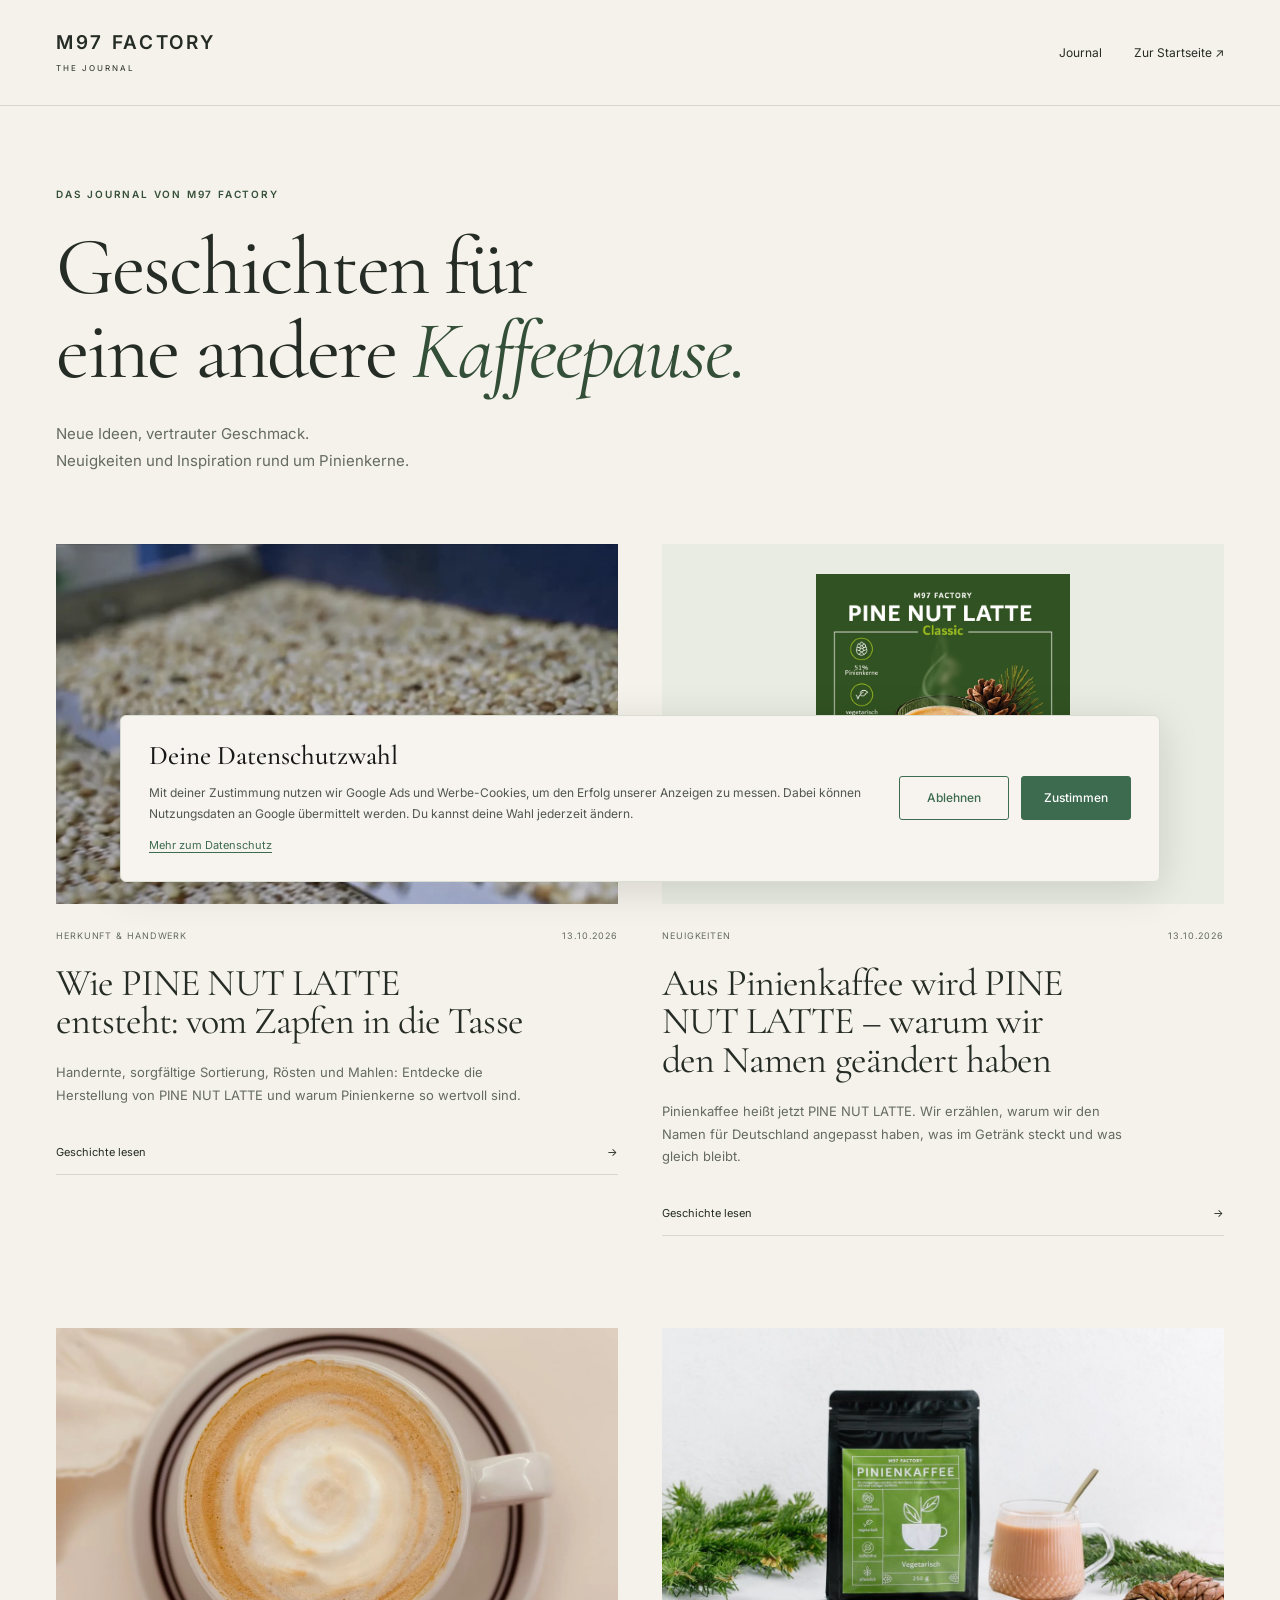
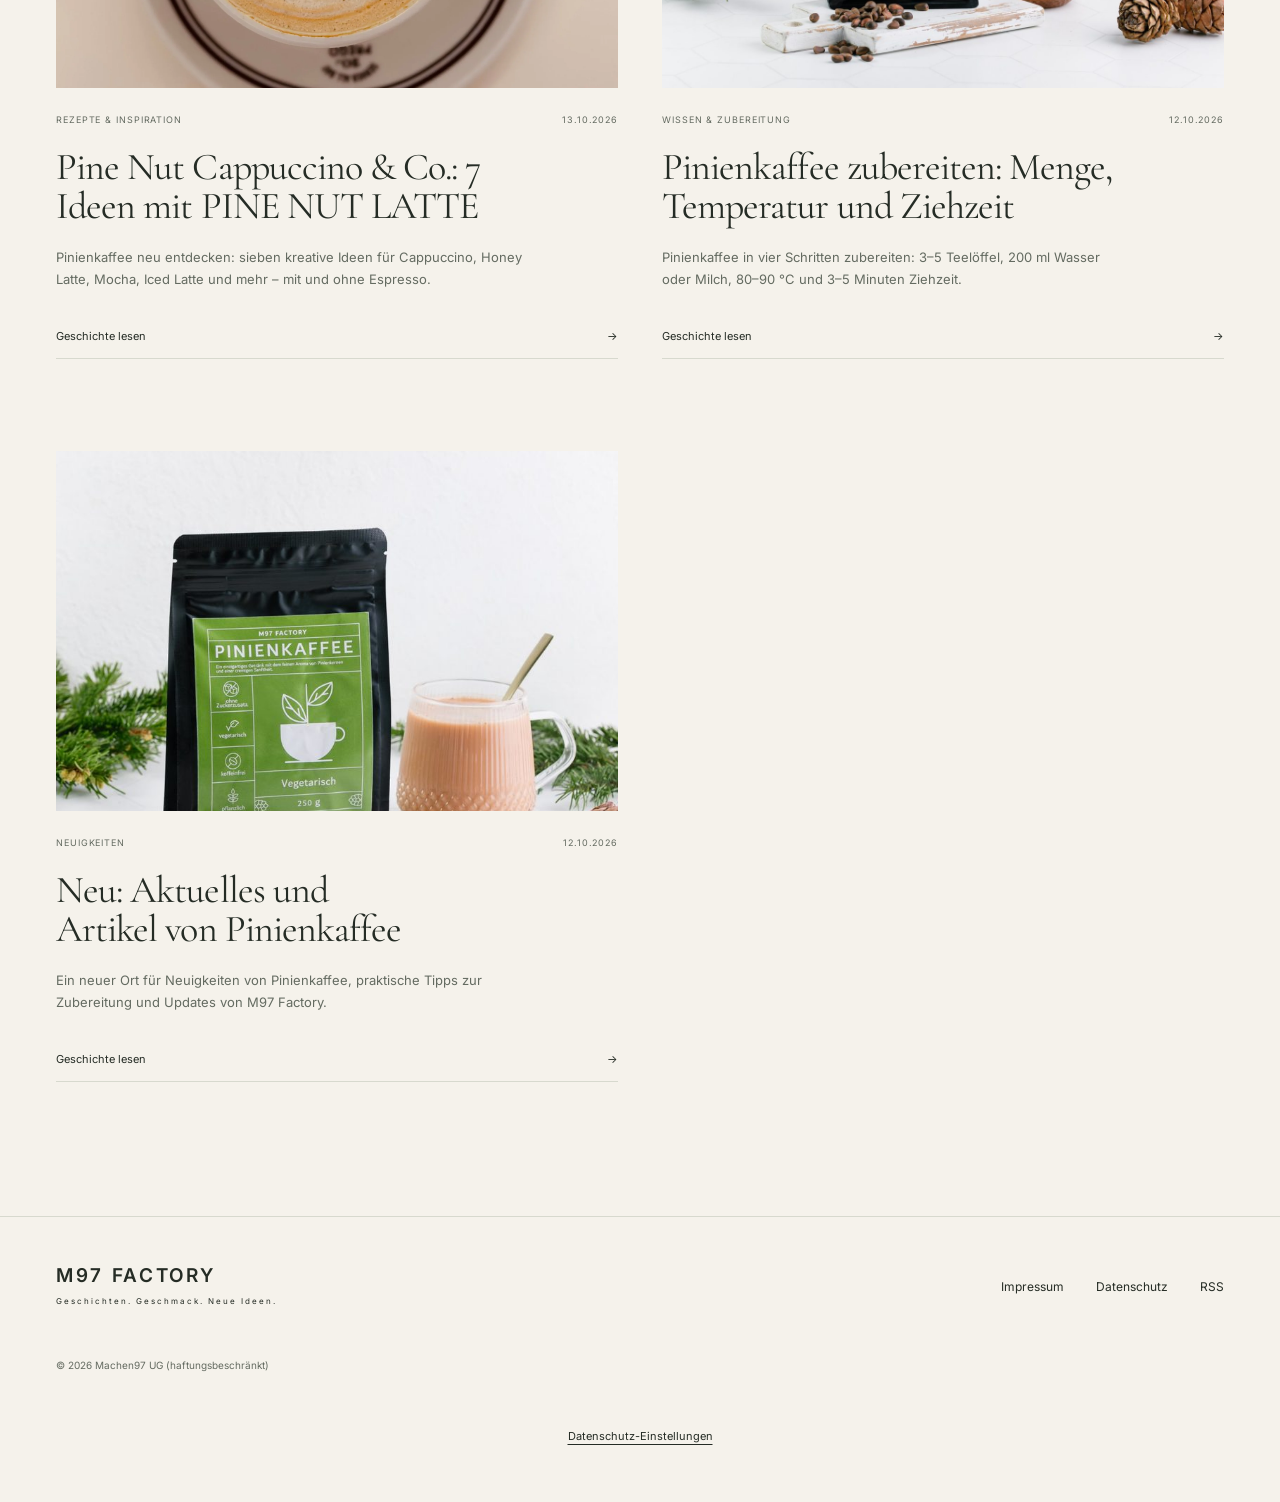
==== commit 4ea03530: "Publish production story and add consent-gated Google Ads conversion tracking" ====
--- a/aktuelles/index.html
+++ b/aktuelles/index.html
@@ -7,7 +7,11 @@
 <meta name="twitter:card" content="summary_large_image"><meta name="twitter:title" content="Neuigkeiten &amp; Artikel | M97 Factory"><meta name="twitter:description" content="Geschichten, Neuigkeiten und Rezeptideen von M97 Factory. Entdecke PINE NUT LATTE und die Welt der Pinienkerne."><meta name="twitter:image" content="https://machen97.com/images/magazin/pine-nut-latte/hero-pine-nut-cappuccino.webp">
 <link rel="icon" href="/favicon.ico"><link rel="alternate" type="application/rss+xml" title="M97 Factory Journal" href="/aktuelles/feed.xml">
 <link rel="preconnect" href="https://fonts.googleapis.com"><link rel="preconnect" href="https://fonts.gstatic.com" crossorigin><link href="https://fonts.googleapis.com/css2?family=Cormorant+Garamond:ital,wght@0,400;0,500;0,600;1,400&family=Inter:wght@400;500;600&display=swap" rel="stylesheet">
-<link rel="stylesheet" href="/aktuelles/editorial.css"><script src="/aktuelles/editorial.js" defer></script><script type="application/ld+json">{"@context": "https://schema.org", "@graph": [{"@type": "CollectionPage", "name": "M97 Factory Journal", "url": "https://machen97.com/aktuelles/", "inLanguage": "de-DE", "mainEntity": {"@type": "ItemList", "itemListElement": [{"@type": "ListItem", "position": 1, "url": "https://machen97.com/aktuelles/pinienkaffee-wird-pine-nut-latte/", "name": "Aus Pinienkaffee wird PINE NUT LATTE – warum wir den Namen geändert haben"}, {"@type": "ListItem", "position": 2, "url": "https://machen97.com/magazin/pine-nut-latte-cappuccino-rezepte/", "name": "Pine Nut Cappuccino & Co.: 7 Ideen mit PINE NUT LATTE"}, {"@type": "ListItem", "position": 3, "url": "https://machen97.com/aktuelles/pinienkaffee-zubereiten/", "name": "Pinienkaffee zubereiten: Menge, Temperatur und Ziehzeit"}, {"@type": "ListItem", "position": 4, "url": "https://machen97.com/aktuelles/aktuelles-start/", "name": "Neu: Aktuelles und Artikel von Pinienkaffee"}]}}]}</script></head><body>
+<link rel="stylesheet" href="/aktuelles/editorial.css"><script src="/aktuelles/editorial.js" defer></script><script type="application/ld+json">{"@context": "https://schema.org", "@graph": [{"@type": "CollectionPage", "name": "M97 Factory Journal", "url": "https://machen97.com/aktuelles/", "inLanguage": "de-DE", "mainEntity": {"@type": "ItemList", "itemListElement": [{"@type": "ListItem", "position": 1, "url": "https://machen97.com/magazin/pine-nut-latte-herstellung/", "name": "Wie PINE NUT LATTE entsteht: vom Zapfen in die Tasse"}, {"@type": "ListItem", "position": 2, "url": "https://machen97.com/aktuelles/pinienkaffee-wird-pine-nut-latte/", "name": "Aus Pinienkaffee wird PINE NUT LATTE – warum wir den Namen geändert haben"}, {"@type": "ListItem", "position": 3, "url": "https://machen97.com/magazin/pine-nut-latte-cappuccino-rezepte/", "name": "Pine Nut Cappuccino & Co.: 7 Ideen mit PINE NUT LATTE"}, {"@type": "ListItem", "position": 4, "url": "https://machen97.com/aktuelles/pinienkaffee-zubereiten/", "name": "Pinienkaffee zubereiten: Menge, Temperatur und Ziehzeit"}, {"@type": "ListItem", "position": 5, "url": "https://machen97.com/aktuelles/aktuelles-start/", "name": "Neu: Aktuelles und Artikel von Pinienkaffee"}]}}]}</script><!-- M97 Google Ads: consent-gated shared tag -->
+<link rel="stylesheet" href="/assets/google-ads.css">
+<script src="/assets/google-ads.js" defer></script>
+<!-- /M97 Google Ads -->
+</head><body>
 <a class="skip" href="#content">Zum Inhalt</a>
 <header class="journal-header"><a class="wordmark" href="/aktuelles/">M97 FACTORY<span>THE JOURNAL</span></a><nav aria-label="Hauptnavigation"><a href="/aktuelles/">Journal</a><a href="/">Zur Startseite <span aria-hidden="true">↗</span></a></nav></header>
-<main id="content"><section class="journal-intro"><span class="eyebrow">Das Journal von M97 Factory</span><h1>Geschichten für<br>eine andere <em>Kaffeepause.</em></h1><p>Neue Ideen, vertrauter Geschmack.<br>Neuigkeiten und Inspiration rund um Pinienkerne.</p></section><section class="journal-grid" aria-label="Alle Neuigkeiten und Artikel"><article class="journal-card"><a class="card-image" href="/aktuelles/pinienkaffee-wird-pine-nut-latte/" tabindex="-1" aria-hidden="true"><img src="/images/magazin/pine-nut-latte/label-classic.webp" alt="" width="900" height="700" loading="lazy"></a><div class="card-copy"><div class="card-meta"><span>Neuigkeiten</span><time datetime="2026-10-13T03:21:22+03:00">13.10.2026</time></div><h2><a href="/aktuelles/pinienkaffee-wird-pine-nut-latte/">Aus Pinienkaffee wird PINE NUT LATTE – warum wir den Namen geändert haben</a></h2><p>Pinienkaffee heißt jetzt PINE NUT LATTE. Wir erzählen, warum wir den Namen für Deutschland angepasst haben, was im Getränk steckt und was gleich bleibt.</p><a class="read-link" href="/aktuelles/pinienkaffee-wird-pine-nut-latte/" aria-label="Beitrag lesen: Aus Pinienkaffee wird PINE NUT LATTE – warum wir den Namen geändert haben">Geschichte lesen <span aria-hidden="true">→</span></a></div></article><article class="journal-card"><a class="card-image" href="/magazin/pine-nut-latte-cappuccino-rezepte/" tabindex="-1" aria-hidden="true"><img src="/images/magazin/pine-nut-latte/hero-pine-nut-cappuccino.webp" alt="" width="900" height="700" loading="lazy"></a><div class="card-copy"><div class="card-meta"><span>Rezepte & Inspiration</span><time datetime="2026-10-13T03:21:22+03:00">13.10.2026</time></div><h2><a href="/magazin/pine-nut-latte-cappuccino-rezepte/">Pine Nut Cappuccino &amp; Co.: 7 Ideen mit PINE NUT LATTE</a></h2><p>Pinienkaffee neu entdecken: sieben kreative Ideen für Cappuccino, Honey Latte, Mocha, Iced Latte und mehr – mit und ohne Espresso.</p><a class="read-link" href="/magazin/pine-nut-latte-cappuccino-rezepte/" aria-label="Beitrag lesen: Pine Nut Cappuccino &amp; Co.: 7 Ideen mit PINE NUT LATTE">Geschichte lesen <span aria-hidden="true">→</span></a></div></article><article class="journal-card"><a class="card-image" href="/aktuelles/pinienkaffee-zubereiten/" tabindex="-1" aria-hidden="true"><img src="/images/photo_08.jpg" alt="" width="900" height="700" loading="lazy"></a><div class="card-copy"><div class="card-meta"><span>Wissen & Zubereitung</span><time datetime="2026-10-12T18:03:42+03:00">12.10.2026</time></div><h2><a href="/aktuelles/pinienkaffee-zubereiten/">Pinienkaffee zubereiten: Menge, Temperatur und Ziehzeit</a></h2><p>Pinienkaffee in vier Schritten zubereiten: 3–5 Teelöffel, 200 ml Wasser oder Milch, 80–90 °C und 3–5 Minuten Ziehzeit.</p><a class="read-link" href="/aktuelles/pinienkaffee-zubereiten/" aria-label="Beitrag lesen: Pinienkaffee zubereiten: Menge, Temperatur und Ziehzeit">Geschichte lesen <span aria-hidden="true">→</span></a></div></article><article class="journal-card"><a class="card-image" href="/aktuelles/aktuelles-start/" tabindex="-1" aria-hidden="true"><img src="/images/photo_07.jpg" alt="" width="900" height="700" loading="lazy"></a><div class="card-copy"><div class="card-meta"><span>Neuigkeiten</span><time datetime="2026-10-12T18:03:42+03:00">12.10.2026</time></div><h2><a href="/aktuelles/aktuelles-start/">Neu: Aktuelles und Artikel von Pinienkaffee</a></h2><p>Ein neuer Ort für Neuigkeiten von Pinienkaffee, praktische Tipps zur Zubereitung und Updates von M97 Factory.</p><a class="read-link" href="/aktuelles/aktuelles-start/" aria-label="Beitrag lesen: Neu: Aktuelles und Artikel von Pinienkaffee">Geschichte lesen <span aria-hidden="true">→</span></a></div></article></section></main><footer class="journal-footer"><a class="wordmark" href="/aktuelles/">M97 FACTORY<span>Geschichten. Geschmack. Neue Ideen.</span></a><nav aria-label="Weitere Informationen"><a href="/impressum.html">Impressum</a><a href="/datenschutz.html">Datenschutz</a><a href="/aktuelles/feed.xml">RSS</a></nav><small>© 2026 Machen97 UG (haftungsbeschränkt)</small></footer></body></html>+<main id="content"><section class="journal-intro"><span class="eyebrow">Das Journal von M97 Factory</span><h1>Geschichten für<br>eine andere <em>Kaffeepause.</em></h1><p>Neue Ideen, vertrauter Geschmack.<br>Neuigkeiten und Inspiration rund um Pinienkerne.</p></section><section class="journal-grid" aria-label="Alle Neuigkeiten und Artikel"><article class="journal-card"><a class="card-image" href="/magazin/pine-nut-latte-herstellung/" tabindex="-1" aria-hidden="true"><img src="/images/magazin/pine-nut-latte-herstellung/m97-pine-nut-latte-pinienkerne-sortierung.webp" alt="" width="900" height="700" loading="lazy"></a><div class="card-copy"><div class="card-meta"><span>Herkunft & Handwerk</span><time datetime="2026-10-13T09:44:54+03:00">13.10.2026</time></div><h2><a href="/magazin/pine-nut-latte-herstellung/">Wie PINE NUT LATTE entsteht: vom Zapfen in die Tasse</a></h2><p>Handernte, sorgfältige Sortierung, Rösten und Mahlen: Entdecke die Herstellung von PINE NUT LATTE und warum Pinienkerne so wertvoll sind.</p><a class="read-link" href="/magazin/pine-nut-latte-herstellung/" aria-label="Beitrag lesen: Wie PINE NUT LATTE entsteht: vom Zapfen in die Tasse">Geschichte lesen <span aria-hidden="true">→</span></a></div></article><article class="journal-card"><a class="card-image" href="/aktuelles/pinienkaffee-wird-pine-nut-latte/" tabindex="-1" aria-hidden="true"><img src="/images/magazin/pine-nut-latte/label-classic.webp" alt="" width="900" height="700" loading="lazy"></a><div class="card-copy"><div class="card-meta"><span>Neuigkeiten</span><time datetime="2026-10-13T03:21:22+03:00">13.10.2026</time></div><h2><a href="/aktuelles/pinienkaffee-wird-pine-nut-latte/">Aus Pinienkaffee wird PINE NUT LATTE – warum wir den Namen geändert haben</a></h2><p>Pinienkaffee heißt jetzt PINE NUT LATTE. Wir erzählen, warum wir den Namen für Deutschland angepasst haben, was im Getränk steckt und was gleich bleibt.</p><a class="read-link" href="/aktuelles/pinienkaffee-wird-pine-nut-latte/" aria-label="Beitrag lesen: Aus Pinienkaffee wird PINE NUT LATTE – warum wir den Namen geändert haben">Geschichte lesen <span aria-hidden="true">→</span></a></div></article><article class="journal-card"><a class="card-image" href="/magazin/pine-nut-latte-cappuccino-rezepte/" tabindex="-1" aria-hidden="true"><img src="/images/magazin/pine-nut-latte/hero-pine-nut-cappuccino.webp" alt="" width="900" height="700" loading="lazy"></a><div class="card-copy"><div class="card-meta"><span>Rezepte & Inspiration</span><time datetime="2026-10-13T03:21:22+03:00">13.10.2026</time></div><h2><a href="/magazin/pine-nut-latte-cappuccino-rezepte/">Pine Nut Cappuccino &amp; Co.: 7 Ideen mit PINE NUT LATTE</a></h2><p>Pinienkaffee neu entdecken: sieben kreative Ideen für Cappuccino, Honey Latte, Mocha, Iced Latte und mehr – mit und ohne Espresso.</p><a class="read-link" href="/magazin/pine-nut-latte-cappuccino-rezepte/" aria-label="Beitrag lesen: Pine Nut Cappuccino &amp; Co.: 7 Ideen mit PINE NUT LATTE">Geschichte lesen <span aria-hidden="true">→</span></a></div></article><article class="journal-card"><a class="card-image" href="/aktuelles/pinienkaffee-zubereiten/" tabindex="-1" aria-hidden="true"><img src="/images/photo_08.jpg" alt="" width="900" height="700" loading="lazy"></a><div class="card-copy"><div class="card-meta"><span>Wissen & Zubereitung</span><time datetime="2026-10-12T18:03:42+03:00">12.10.2026</time></div><h2><a href="/aktuelles/pinienkaffee-zubereiten/">Pinienkaffee zubereiten: Menge, Temperatur und Ziehzeit</a></h2><p>Pinienkaffee in vier Schritten zubereiten: 3–5 Teelöffel, 200 ml Wasser oder Milch, 80–90 °C und 3–5 Minuten Ziehzeit.</p><a class="read-link" href="/aktuelles/pinienkaffee-zubereiten/" aria-label="Beitrag lesen: Pinienkaffee zubereiten: Menge, Temperatur und Ziehzeit">Geschichte lesen <span aria-hidden="true">→</span></a></div></article><article class="journal-card"><a class="card-image" href="/aktuelles/aktuelles-start/" tabindex="-1" aria-hidden="true"><img src="/images/photo_07.jpg" alt="" width="900" height="700" loading="lazy"></a><div class="card-copy"><div class="card-meta"><span>Neuigkeiten</span><time datetime="2026-10-12T18:03:42+03:00">12.10.2026</time></div><h2><a href="/aktuelles/aktuelles-start/">Neu: Aktuelles und Artikel von Pinienkaffee</a></h2><p>Ein neuer Ort für Neuigkeiten von Pinienkaffee, praktische Tipps zur Zubereitung und Updates von M97 Factory.</p><a class="read-link" href="/aktuelles/aktuelles-start/" aria-label="Beitrag lesen: Neu: Aktuelles und Artikel von Pinienkaffee">Geschichte lesen <span aria-hidden="true">→</span></a></div></article></section></main><footer class="journal-footer"><a class="wordmark" href="/aktuelles/">M97 FACTORY<span>Geschichten. Geschmack. Neue Ideen.</span></a><nav aria-label="Weitere Informationen"><a href="/impressum.html">Impressum</a><a href="/datenschutz.html">Datenschutz</a><a href="/aktuelles/feed.xml">RSS</a></nav><small>© 2026 Machen97 UG (haftungsbeschränkt)</small></footer></body></html>
--- a/aktuelles/editorial.css
+++ b/aktuelles/editorial.css
@@ -2,3 +2,7 @@
 @media(max-width:1000px){.recipe-method{grid-template-columns:1fr}.foundation{gap:30px;padding:32px}.recipe-layout{gap:32px}.name-after{font-size:52px}.rename-hero{padding:32px;gap:24px}.label-pair{gap:12px}.journal-card img{height:280px}.recipe-nav>div{grid-template-columns:repeat(3,1fr)}}
 @media(max-width:700px){body{font-size:14px}.journal-header{padding:22px 20px}.wordmark{font-size:15px}.wordmark span{font-size:7px}.journal-header nav{gap:16px;font-size:10px}.journal-header nav a:first-child{display:none}.editorial{padding:0 20px}.breadcrumbs{padding:0 20px;margin-top:20px}.story-heading{padding:0;margin:42px auto 34px}.story-heading h1{font-size:49px}.standfirst{font-size:14px}.byline{font-size:9px}.hero-photo img{aspect-ratio:4/3}.prose{font-size:15px;margin:48px auto}.editor-note{padding:20px;font-size:12px}.recipe-nav{margin:42px 0}.recipe-nav>div{grid-template-columns:1fr 1fr}.recipe-nav a{font-size:11px;padding:15px 6px;gap:6px}.foundation{grid-template-columns:1fr;padding:26px 22px;margin:48px 0}.foundation h2{font-size:34px}.foundation img{aspect-ratio:3/2}.recipe-section{padding:40px 0}.recipe-title{gap:16px;margin-bottom:26px}.recipe-number{font-size:46px}.recipe-title h2{font-size:34px}.recipe-title .eyebrow{font-size:8px;line-height:1.8}.recipe-layout{grid-template-columns:1fr;gap:28px}.recipe-layout .photo img{aspect-ratio:5/4}.recipe-method{grid-template-columns:1fr;gap:20px}.recipe-method h3{font-size:11px}.recipe-copy{font-size:14px}.product-cta{align-items:flex-start;flex-direction:column;gap:18px;padding:28px 0;margin:28px 0 40px}.product-cta h2{font-size:32px}.cta-links{flex-direction:row;gap:22px;flex-wrap:wrap;font-size:11px}.faq h3{font-size:24px}.related{grid-template-columns:1fr;gap:28px;padding:28px;margin:50px 0 36px}.related img{height:200px}.related h2{font-size:36px}.rename-hero{grid-template-columns:1fr;padding:28px 22px;gap:38px}.name-after{font-size:68px}.label-pair{gap:16px}.label-pair figure:first-child,.label-pair figure:last-child{transform:none}.label-pair figcaption{font-size:8px}.previous-pack{grid-template-columns:1fr;gap:24px;margin:48px 0}.previous-pack img{max-height:490px;object-fit:contain}.previous-pack figcaption{font-size:24px}.journal-footer{padding:32px 20px;margin-top:64px;gap:25px}.journal-footer nav{gap:20px;font-size:11px}.journal-intro{padding:0 20px;margin:48px auto 42px}.journal-intro h1{font-size:50px}.journal-grid{padding:0 20px;grid-template-columns:1fr;gap:32px}.journal-card img{height:290px}.card-copy h2{font-size:34px}.card-meta{font-size:8px}.closing{margin:70px auto}.photo figcaption{font-size:9px}}
 @media(prefers-reduced-motion:reduce){html{scroll-behavior:auto}*,*::before,*::after{animation:none!important;transition:none!important}}
+/* Production reportage: scoped to the new article. */
+.production-facts{display:grid;grid-template-columns:repeat(3,1fr);border-bottom:1px solid var(--line);margin:38px 0 70px;padding:0 0 32px;gap:30px}.production-facts strong{font-family:var(--serif);font-size:44px;font-weight:400;display:block;line-height:1.2;color:var(--forest)}.production-facts span{display:block;font-size:11px;color:var(--muted);margin-top:10px}.production-route{margin:0 0 70px}.production-route ol{display:grid;grid-template-columns:repeat(5,1fr);list-style:none;padding:0;margin:20px 0 0;border-top:1px solid var(--line)}.production-route li{padding:0;margin:0}.production-route a{display:flex;gap:16px;padding:18px 10px;border-bottom:1px solid var(--line);text-decoration:none;font-size:12px}.production-route a:hover{background:#e8ece2}.production-route a span{color:var(--muted);font-size:10px}.production-chapter{border-top:1px solid var(--line);padding:58px 0;scroll-margin-top:28px}.production-chapter-title{display:flex;align-items:flex-start;gap:28px;margin:0 auto 30px;max-width:820px}.production-chapter-title h2{margin:0;font-size:clamp(34px,3.5vw,48px);line-height:1.1}.production-copy{max-width:700px;margin:auto;font-size:16px;line-height:1.95}.production-copy p:last-child{margin-bottom:0}.production-chapter-layout{display:grid;grid-template-columns:1.1fr .9fr;gap:64px;align-items:start}.production-chapter-layout .production-copy{font-size:15px;line-height:1.9}.production-chapter-layout .photo img{aspect-ratio:3/4;object-fit:cover}.production-chapter.has-photo .production-chapter-title{max-width:none}.production-diptych{display:grid;grid-template-columns:1fr 1fr;gap:24px;margin:42px 0 0}.production-diptych img{aspect-ratio:16/10;object-fit:cover}.production-temperature{display:grid;grid-template-columns:repeat(3,1fr);gap:24px;background:var(--forest);color:var(--white);padding:38px;margin:42px 0 0}.production-temperature span,.production-temperature small{display:block;font-size:11px}.production-temperature strong{display:block;font-family:var(--serif);font-size:43px;font-weight:400;margin:12px 0;line-height:1.2}.production-labels{display:grid;grid-template-columns:1fr 1fr;gap:28px;max-width:620px;margin:40px auto 0}.production-labels img{max-height:410px;object-fit:contain}.production-sources{font-size:12px;border-top:1px solid var(--line);padding-top:40px}.production-sources h2{font-size:32px}.production-reading{padding:40px;background:#e8ece2;margin:60px 0 42px}.production-reading h2{font-size:40px;margin:14px 0 28px}.production-reading>div{display:grid;gap:16px}.production-reading a{font-size:13px;text-decoration:none;border-bottom:1px solid var(--line);padding-bottom:14px}.production-story #station-10 .production-copy{font-family:var(--serif);font-size:28px;line-height:1.5;color:var(--forest)}
+@media(max-width:1000px){.production-chapter-layout{gap:32px}.production-route ol{grid-template-columns:repeat(3,1fr)}.production-temperature{padding:28px}.production-temperature strong{font-size:34px}}
+@media(max-width:700px){.production-facts{gap:18px;margin-bottom:44px;padding-bottom:24px}.production-facts strong{font-size:30px}.production-facts span{font-size:9px;line-height:1.6}.production-route{margin-bottom:44px}.production-route ol{grid-template-columns:1fr 1fr}.production-route a{font-size:11px;gap:12px}.production-chapter{padding:38px 0}.production-chapter-title{gap:18px}.production-chapter-title h2{font-size:33px}.production-chapter-layout{grid-template-columns:1fr;gap:28px}.production-copy,.production-chapter-layout .production-copy{font-size:15px;line-height:1.9}.production-chapter-layout .photo img{aspect-ratio:auto;max-height:540px;object-fit:contain}.production-diptych{grid-template-columns:1fr;gap:24px}.production-temperature{grid-template-columns:1fr;padding:26px;gap:24px}.production-temperature>div{border-bottom:1px solid #70836c;padding-bottom:20px}.production-temperature>div:last-child{border:0;padding:0}.production-temperature strong{font-size:42px;margin:8px 0}.production-labels{gap:16px}.production-reading{padding:28px 22px}.production-reading h2{font-size:35px}.production-reading a{font-size:12px}.production-story #station-10 .production-copy{font-size:25px}}
--- a/assets/google-ads.css
+++ b/assets/google-ads.css
@@ -0,0 +1,13 @@
+#m97-consent,#m97-consent *{box-sizing:border-box}
+#m97-consent[hidden]{display:none!important}
+#m97-consent{position:fixed;z-index:10000;bottom:18px;left:50%;transform:translateX(-50%);width:calc(100% - 36px);max-width:1040px;max-height:calc(100dvh - 36px);overflow:auto;display:flex;align-items:center;gap:32px;padding:24px 28px;background:#f7f4ef;color:#181818;border:1px solid #d9ddd2;border-radius:6px;box-shadow:0 8px 40px #0002;font-family:Inter,Arial,sans-serif;text-align:left;letter-spacing:normal;line-height:1.65}
+#m97-consent h2{font-family:'Cormorant Garamond',Georgia,serif;font-size:27px;font-weight:500;line-height:1.2;margin:0 0 10px;letter-spacing:normal;color:#181818}
+#m97-consent p{font-size:12px;line-height:1.75;color:#51574e;margin:0 0 8px}
+#m97-consent a{font-size:11px;color:#3d6b4f;text-decoration:underline;text-underline-offset:3px}
+.m97-consent-copy{flex:1;min-width:0}
+.m97-consent-actions{display:flex;gap:12px;flex-shrink:0}
+#m97-consent button{appearance:none;border:1px solid #3d6b4f;border-radius:3px;background:transparent;color:#3d6b4f;font:500 12px/1.5 Inter,Arial,sans-serif;padding:12px 18px;min-height:44px;cursor:pointer;min-width:110px;margin:0;text-transform:none;letter-spacing:normal}
+#m97-consent button:last-child{background:#3d6b4f;color:#fff}
+#m97-consent button:focus-visible,.m97-privacy-settings:focus-visible{outline:2px solid #3d6b4f;outline-offset:4px}
+.m97-privacy-settings{display:block;appearance:none;background:transparent;border:0;color:inherit;font:400 11px/1.6 Inter,Arial,sans-serif;text-decoration:underline;text-underline-offset:4px;padding:8px 0;margin:16px auto 0;cursor:pointer;flex-basis:100%;text-align:center;letter-spacing:normal;text-transform:none}
+@media(max-width:700px){#m97-consent{bottom:12px;width:calc(100% - 24px);max-height:calc(100dvh - 24px);padding:20px;flex-direction:column;align-items:stretch;gap:16px}.m97-consent-actions{display:grid;grid-template-columns:1fr 1fr;gap:12px}#m97-consent button{min-width:0;padding:12px 10px}}
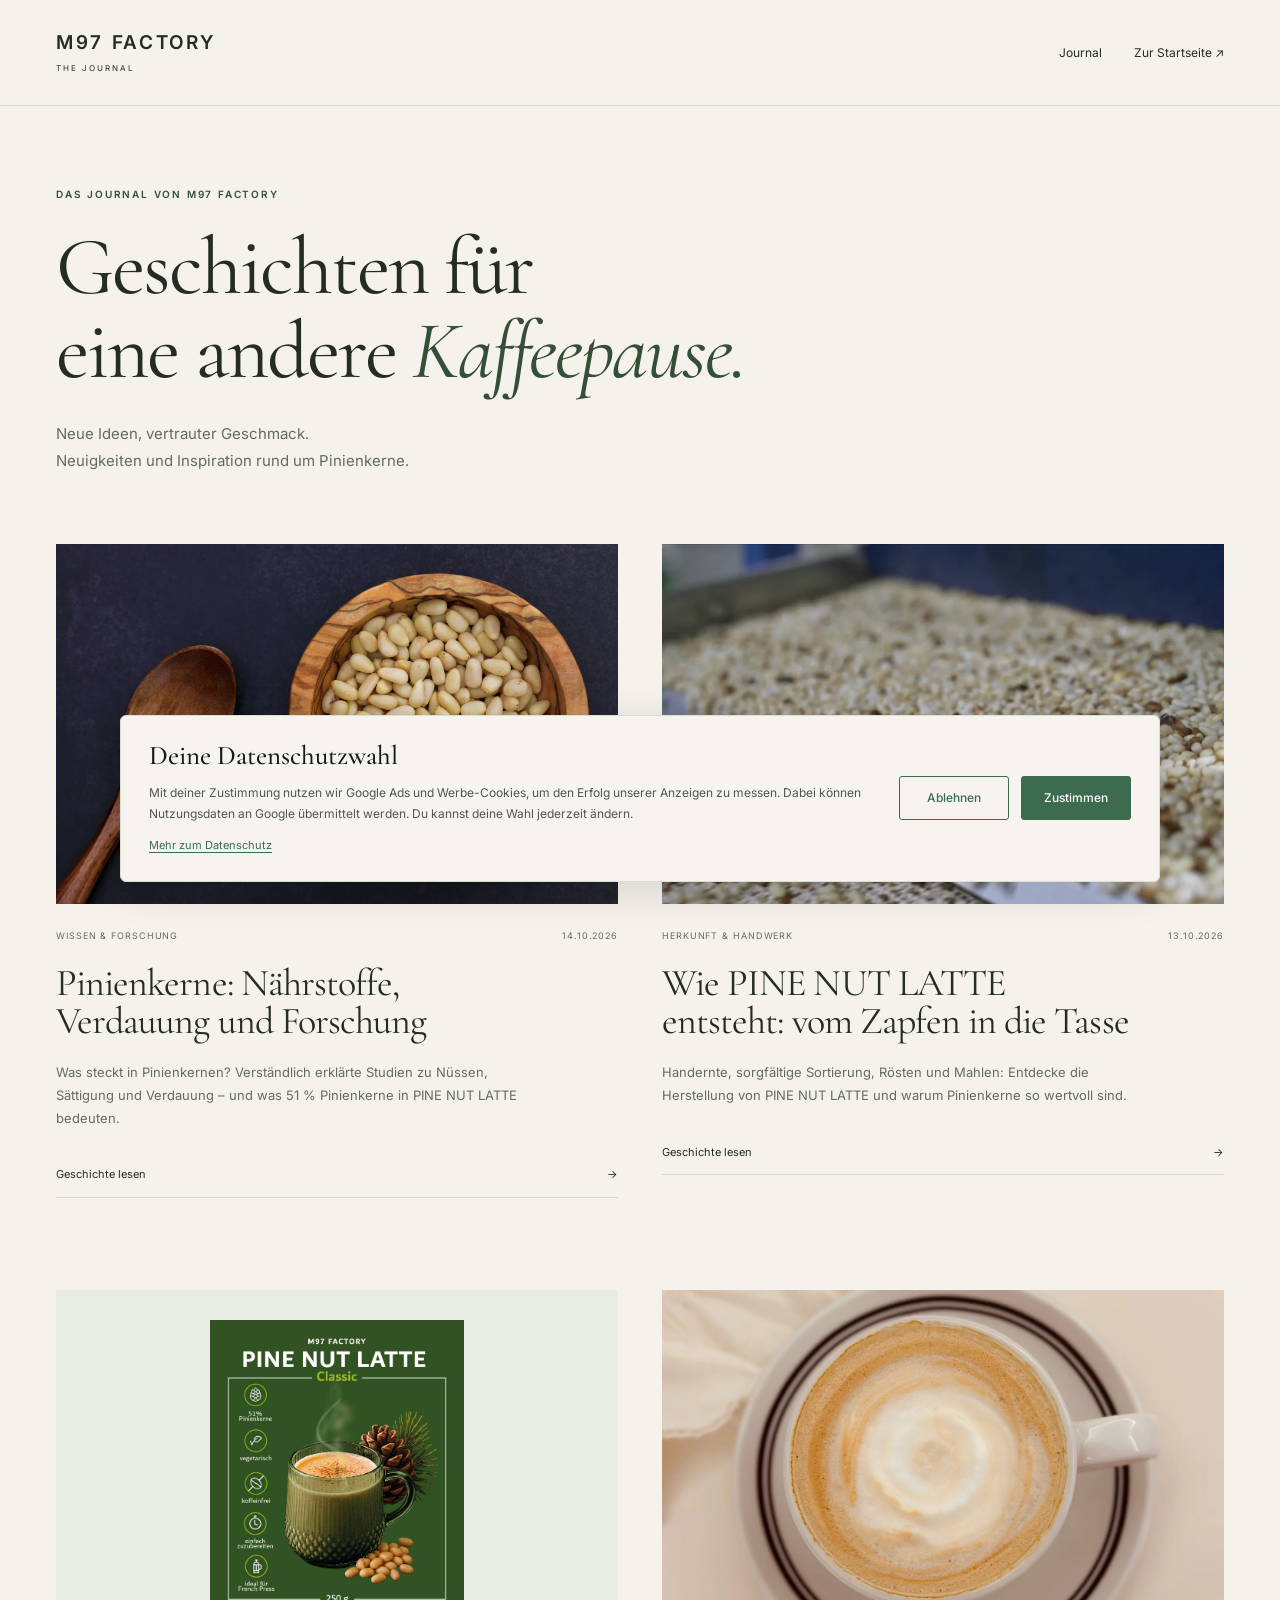
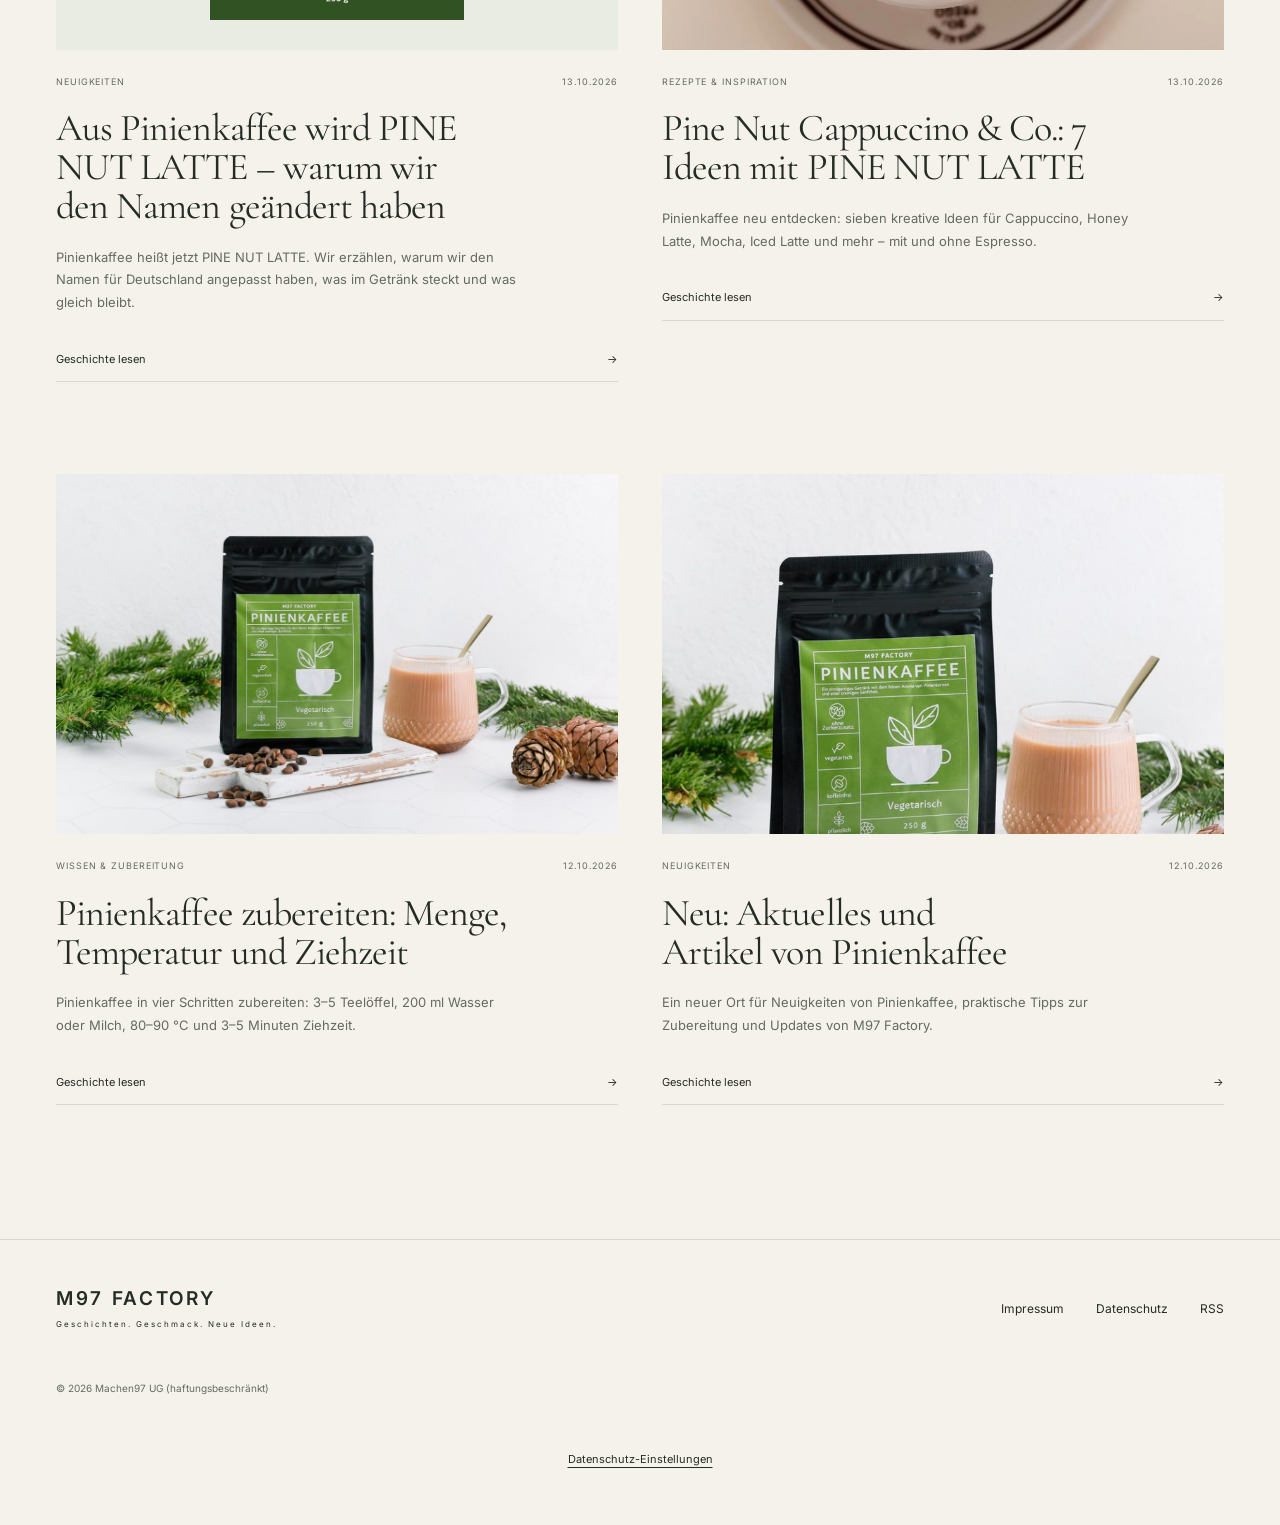
==== commit ceb1b14d: "Publish evidence-based pine nut nutrition feature" ====
--- a/aktuelles/index.html
+++ b/aktuelles/index.html
@@ -7,11 +7,11 @@
 <meta name="twitter:card" content="summary_large_image"><meta name="twitter:title" content="Neuigkeiten &amp; Artikel | M97 Factory"><meta name="twitter:description" content="Geschichten, Neuigkeiten und Rezeptideen von M97 Factory. Entdecke PINE NUT LATTE und die Welt der Pinienkerne."><meta name="twitter:image" content="https://machen97.com/images/magazin/pine-nut-latte/hero-pine-nut-cappuccino.webp">
 <link rel="icon" href="/favicon.ico"><link rel="alternate" type="application/rss+xml" title="M97 Factory Journal" href="/aktuelles/feed.xml">
 <link rel="preconnect" href="https://fonts.googleapis.com"><link rel="preconnect" href="https://fonts.gstatic.com" crossorigin><link href="https://fonts.googleapis.com/css2?family=Cormorant+Garamond:ital,wght@0,400;0,500;0,600;1,400&family=Inter:wght@400;500;600&display=swap" rel="stylesheet">
-<link rel="stylesheet" href="/aktuelles/editorial.css"><script src="/aktuelles/editorial.js" defer></script><script type="application/ld+json">{"@context": "https://schema.org", "@graph": [{"@type": "CollectionPage", "name": "M97 Factory Journal", "url": "https://machen97.com/aktuelles/", "inLanguage": "de-DE", "mainEntity": {"@type": "ItemList", "itemListElement": [{"@type": "ListItem", "position": 1, "url": "https://machen97.com/magazin/pine-nut-latte-herstellung/", "name": "Wie PINE NUT LATTE entsteht: vom Zapfen in die Tasse"}, {"@type": "ListItem", "position": 2, "url": "https://machen97.com/aktuelles/pinienkaffee-wird-pine-nut-latte/", "name": "Aus Pinienkaffee wird PINE NUT LATTE – warum wir den Namen geändert haben"}, {"@type": "ListItem", "position": 3, "url": "https://machen97.com/magazin/pine-nut-latte-cappuccino-rezepte/", "name": "Pine Nut Cappuccino & Co.: 7 Ideen mit PINE NUT LATTE"}, {"@type": "ListItem", "position": 4, "url": "https://machen97.com/aktuelles/pinienkaffee-zubereiten/", "name": "Pinienkaffee zubereiten: Menge, Temperatur und Ziehzeit"}, {"@type": "ListItem", "position": 5, "url": "https://machen97.com/aktuelles/aktuelles-start/", "name": "Neu: Aktuelles und Artikel von Pinienkaffee"}]}}]}</script><!-- M97 Google Ads: consent-gated shared tag -->
+<link rel="stylesheet" href="/aktuelles/editorial.css"><script src="/aktuelles/editorial.js" defer></script><script type="application/ld+json">{"@context": "https://schema.org", "@graph": [{"@type": "CollectionPage", "name": "M97 Factory Journal", "url": "https://machen97.com/aktuelles/", "inLanguage": "de-DE", "mainEntity": {"@type": "ItemList", "itemListElement": [{"@type": "ListItem", "position": 1, "url": "https://machen97.com/magazin/pinienkerne-naehrstoffe-forschung/", "name": "Pinienkerne: Nährstoffe, Verdauung und Forschung"}, {"@type": "ListItem", "position": 2, "url": "https://machen97.com/magazin/pine-nut-latte-herstellung/", "name": "Wie PINE NUT LATTE entsteht: vom Zapfen in die Tasse"}, {"@type": "ListItem", "position": 3, "url": "https://machen97.com/aktuelles/pinienkaffee-wird-pine-nut-latte/", "name": "Aus Pinienkaffee wird PINE NUT LATTE – warum wir den Namen geändert haben"}, {"@type": "ListItem", "position": 4, "url": "https://machen97.com/magazin/pine-nut-latte-cappuccino-rezepte/", "name": "Pine Nut Cappuccino & Co.: 7 Ideen mit PINE NUT LATTE"}, {"@type": "ListItem", "position": 5, "url": "https://machen97.com/aktuelles/pinienkaffee-zubereiten/", "name": "Pinienkaffee zubereiten: Menge, Temperatur und Ziehzeit"}, {"@type": "ListItem", "position": 6, "url": "https://machen97.com/aktuelles/aktuelles-start/", "name": "Neu: Aktuelles und Artikel von Pinienkaffee"}]}}]}</script><!-- M97 Google Ads: consent-gated shared tag -->
 <link rel="stylesheet" href="/assets/google-ads.css">
 <script src="/assets/google-ads.js" defer></script>
 <!-- /M97 Google Ads -->
 </head><body>
 <a class="skip" href="#content">Zum Inhalt</a>
 <header class="journal-header"><a class="wordmark" href="/aktuelles/">M97 FACTORY<span>THE JOURNAL</span></a><nav aria-label="Hauptnavigation"><a href="/aktuelles/">Journal</a><a href="/">Zur Startseite <span aria-hidden="true">↗</span></a></nav></header>
-<main id="content"><section class="journal-intro"><span class="eyebrow">Das Journal von M97 Factory</span><h1>Geschichten für<br>eine andere <em>Kaffeepause.</em></h1><p>Neue Ideen, vertrauter Geschmack.<br>Neuigkeiten und Inspiration rund um Pinienkerne.</p></section><section class="journal-grid" aria-label="Alle Neuigkeiten und Artikel"><article class="journal-card"><a class="card-image" href="/magazin/pine-nut-latte-herstellung/" tabindex="-1" aria-hidden="true"><img src="/images/magazin/pine-nut-latte-herstellung/m97-pine-nut-latte-pinienkerne-sortierung.webp" alt="" width="900" height="700" loading="lazy"></a><div class="card-copy"><div class="card-meta"><span>Herkunft & Handwerk</span><time datetime="2026-10-13T09:44:54+03:00">13.10.2026</time></div><h2><a href="/magazin/pine-nut-latte-herstellung/">Wie PINE NUT LATTE entsteht: vom Zapfen in die Tasse</a></h2><p>Handernte, sorgfältige Sortierung, Rösten und Mahlen: Entdecke die Herstellung von PINE NUT LATTE und warum Pinienkerne so wertvoll sind.</p><a class="read-link" href="/magazin/pine-nut-latte-herstellung/" aria-label="Beitrag lesen: Wie PINE NUT LATTE entsteht: vom Zapfen in die Tasse">Geschichte lesen <span aria-hidden="true">→</span></a></div></article><article class="journal-card"><a class="card-image" href="/aktuelles/pinienkaffee-wird-pine-nut-latte/" tabindex="-1" aria-hidden="true"><img src="/images/magazin/pine-nut-latte/label-classic.webp" alt="" width="900" height="700" loading="lazy"></a><div class="card-copy"><div class="card-meta"><span>Neuigkeiten</span><time datetime="2026-10-13T03:21:22+03:00">13.10.2026</time></div><h2><a href="/aktuelles/pinienkaffee-wird-pine-nut-latte/">Aus Pinienkaffee wird PINE NUT LATTE – warum wir den Namen geändert haben</a></h2><p>Pinienkaffee heißt jetzt PINE NUT LATTE. Wir erzählen, warum wir den Namen für Deutschland angepasst haben, was im Getränk steckt und was gleich bleibt.</p><a class="read-link" href="/aktuelles/pinienkaffee-wird-pine-nut-latte/" aria-label="Beitrag lesen: Aus Pinienkaffee wird PINE NUT LATTE – warum wir den Namen geändert haben">Geschichte lesen <span aria-hidden="true">→</span></a></div></article><article class="journal-card"><a class="card-image" href="/magazin/pine-nut-latte-cappuccino-rezepte/" tabindex="-1" aria-hidden="true"><img src="/images/magazin/pine-nut-latte/hero-pine-nut-cappuccino.webp" alt="" width="900" height="700" loading="lazy"></a><div class="card-copy"><div class="card-meta"><span>Rezepte & Inspiration</span><time datetime="2026-10-13T03:21:22+03:00">13.10.2026</time></div><h2><a href="/magazin/pine-nut-latte-cappuccino-rezepte/">Pine Nut Cappuccino &amp; Co.: 7 Ideen mit PINE NUT LATTE</a></h2><p>Pinienkaffee neu entdecken: sieben kreative Ideen für Cappuccino, Honey Latte, Mocha, Iced Latte und mehr – mit und ohne Espresso.</p><a class="read-link" href="/magazin/pine-nut-latte-cappuccino-rezepte/" aria-label="Beitrag lesen: Pine Nut Cappuccino &amp; Co.: 7 Ideen mit PINE NUT LATTE">Geschichte lesen <span aria-hidden="true">→</span></a></div></article><article class="journal-card"><a class="card-image" href="/aktuelles/pinienkaffee-zubereiten/" tabindex="-1" aria-hidden="true"><img src="/images/photo_08.jpg" alt="" width="900" height="700" loading="lazy"></a><div class="card-copy"><div class="card-meta"><span>Wissen & Zubereitung</span><time datetime="2026-10-12T18:03:42+03:00">12.10.2026</time></div><h2><a href="/aktuelles/pinienkaffee-zubereiten/">Pinienkaffee zubereiten: Menge, Temperatur und Ziehzeit</a></h2><p>Pinienkaffee in vier Schritten zubereiten: 3–5 Teelöffel, 200 ml Wasser oder Milch, 80–90 °C und 3–5 Minuten Ziehzeit.</p><a class="read-link" href="/aktuelles/pinienkaffee-zubereiten/" aria-label="Beitrag lesen: Pinienkaffee zubereiten: Menge, Temperatur und Ziehzeit">Geschichte lesen <span aria-hidden="true">→</span></a></div></article><article class="journal-card"><a class="card-image" href="/aktuelles/aktuelles-start/" tabindex="-1" aria-hidden="true"><img src="/images/photo_07.jpg" alt="" width="900" height="700" loading="lazy"></a><div class="card-copy"><div class="card-meta"><span>Neuigkeiten</span><time datetime="2026-10-12T18:03:42+03:00">12.10.2026</time></div><h2><a href="/aktuelles/aktuelles-start/">Neu: Aktuelles und Artikel von Pinienkaffee</a></h2><p>Ein neuer Ort für Neuigkeiten von Pinienkaffee, praktische Tipps zur Zubereitung und Updates von M97 Factory.</p><a class="read-link" href="/aktuelles/aktuelles-start/" aria-label="Beitrag lesen: Neu: Aktuelles und Artikel von Pinienkaffee">Geschichte lesen <span aria-hidden="true">→</span></a></div></article></section></main><footer class="journal-footer"><a class="wordmark" href="/aktuelles/">M97 FACTORY<span>Geschichten. Geschmack. Neue Ideen.</span></a><nav aria-label="Weitere Informationen"><a href="/impressum.html">Impressum</a><a href="/datenschutz.html">Datenschutz</a><a href="/aktuelles/feed.xml">RSS</a></nav><small>© 2026 Machen97 UG (haftungsbeschränkt)</small></footer></body></html>+<main id="content"><section class="journal-intro"><span class="eyebrow">Das Journal von M97 Factory</span><h1>Geschichten für<br>eine andere <em>Kaffeepause.</em></h1><p>Neue Ideen, vertrauter Geschmack.<br>Neuigkeiten und Inspiration rund um Pinienkerne.</p></section><section class="journal-grid" aria-label="Alle Neuigkeiten und Artikel"><article class="journal-card"><a class="card-image" href="/magazin/pinienkerne-naehrstoffe-forschung/" tabindex="-1" aria-hidden="true"><img src="/images/magazin/pine-nut-latte/ingredient-pine-nuts.webp" alt="" width="900" height="700" loading="lazy"></a><div class="card-copy"><div class="card-meta"><span>Wissen & Forschung</span><time datetime="2026-10-14T09:18:23+03:00">14.10.2026</time></div><h2><a href="/magazin/pinienkerne-naehrstoffe-forschung/">Pinienkerne: Nährstoffe, Verdauung und Forschung</a></h2><p>Was steckt in Pinienkernen? Verständlich erklärte Studien zu Nüssen, Sättigung und Verdauung – und was 51 % Pinienkerne in PINE NUT LATTE bedeuten.</p><a class="read-link" href="/magazin/pinienkerne-naehrstoffe-forschung/" aria-label="Beitrag lesen: Pinienkerne: Nährstoffe, Verdauung und Forschung">Geschichte lesen <span aria-hidden="true">→</span></a></div></article><article class="journal-card"><a class="card-image" href="/magazin/pine-nut-latte-herstellung/" tabindex="-1" aria-hidden="true"><img src="/images/magazin/pine-nut-latte-herstellung/m97-pine-nut-latte-pinienkerne-sortierung.webp" alt="" width="900" height="700" loading="lazy"></a><div class="card-copy"><div class="card-meta"><span>Herkunft & Handwerk</span><time datetime="2026-10-13T09:44:54+03:00">13.10.2026</time></div><h2><a href="/magazin/pine-nut-latte-herstellung/">Wie PINE NUT LATTE entsteht: vom Zapfen in die Tasse</a></h2><p>Handernte, sorgfältige Sortierung, Rösten und Mahlen: Entdecke die Herstellung von PINE NUT LATTE und warum Pinienkerne so wertvoll sind.</p><a class="read-link" href="/magazin/pine-nut-latte-herstellung/" aria-label="Beitrag lesen: Wie PINE NUT LATTE entsteht: vom Zapfen in die Tasse">Geschichte lesen <span aria-hidden="true">→</span></a></div></article><article class="journal-card"><a class="card-image" href="/aktuelles/pinienkaffee-wird-pine-nut-latte/" tabindex="-1" aria-hidden="true"><img src="/images/magazin/pine-nut-latte/label-classic.webp" alt="" width="900" height="700" loading="lazy"></a><div class="card-copy"><div class="card-meta"><span>Neuigkeiten</span><time datetime="2026-10-13T03:21:22+03:00">13.10.2026</time></div><h2><a href="/aktuelles/pinienkaffee-wird-pine-nut-latte/">Aus Pinienkaffee wird PINE NUT LATTE – warum wir den Namen geändert haben</a></h2><p>Pinienkaffee heißt jetzt PINE NUT LATTE. Wir erzählen, warum wir den Namen für Deutschland angepasst haben, was im Getränk steckt und was gleich bleibt.</p><a class="read-link" href="/aktuelles/pinienkaffee-wird-pine-nut-latte/" aria-label="Beitrag lesen: Aus Pinienkaffee wird PINE NUT LATTE – warum wir den Namen geändert haben">Geschichte lesen <span aria-hidden="true">→</span></a></div></article><article class="journal-card"><a class="card-image" href="/magazin/pine-nut-latte-cappuccino-rezepte/" tabindex="-1" aria-hidden="true"><img src="/images/magazin/pine-nut-latte/hero-pine-nut-cappuccino.webp" alt="" width="900" height="700" loading="lazy"></a><div class="card-copy"><div class="card-meta"><span>Rezepte & Inspiration</span><time datetime="2026-10-13T03:21:22+03:00">13.10.2026</time></div><h2><a href="/magazin/pine-nut-latte-cappuccino-rezepte/">Pine Nut Cappuccino &amp; Co.: 7 Ideen mit PINE NUT LATTE</a></h2><p>Pinienkaffee neu entdecken: sieben kreative Ideen für Cappuccino, Honey Latte, Mocha, Iced Latte und mehr – mit und ohne Espresso.</p><a class="read-link" href="/magazin/pine-nut-latte-cappuccino-rezepte/" aria-label="Beitrag lesen: Pine Nut Cappuccino &amp; Co.: 7 Ideen mit PINE NUT LATTE">Geschichte lesen <span aria-hidden="true">→</span></a></div></article><article class="journal-card"><a class="card-image" href="/aktuelles/pinienkaffee-zubereiten/" tabindex="-1" aria-hidden="true"><img src="/images/photo_08.jpg" alt="" width="900" height="700" loading="lazy"></a><div class="card-copy"><div class="card-meta"><span>Wissen & Zubereitung</span><time datetime="2026-10-12T18:03:42+03:00">12.10.2026</time></div><h2><a href="/aktuelles/pinienkaffee-zubereiten/">Pinienkaffee zubereiten: Menge, Temperatur und Ziehzeit</a></h2><p>Pinienkaffee in vier Schritten zubereiten: 3–5 Teelöffel, 200 ml Wasser oder Milch, 80–90 °C und 3–5 Minuten Ziehzeit.</p><a class="read-link" href="/aktuelles/pinienkaffee-zubereiten/" aria-label="Beitrag lesen: Pinienkaffee zubereiten: Menge, Temperatur und Ziehzeit">Geschichte lesen <span aria-hidden="true">→</span></a></div></article><article class="journal-card"><a class="card-image" href="/aktuelles/aktuelles-start/" tabindex="-1" aria-hidden="true"><img src="/images/photo_07.jpg" alt="" width="900" height="700" loading="lazy"></a><div class="card-copy"><div class="card-meta"><span>Neuigkeiten</span><time datetime="2026-10-12T18:03:42+03:00">12.10.2026</time></div><h2><a href="/aktuelles/aktuelles-start/">Neu: Aktuelles und Artikel von Pinienkaffee</a></h2><p>Ein neuer Ort für Neuigkeiten von Pinienkaffee, praktische Tipps zur Zubereitung und Updates von M97 Factory.</p><a class="read-link" href="/aktuelles/aktuelles-start/" aria-label="Beitrag lesen: Neu: Aktuelles und Artikel von Pinienkaffee">Geschichte lesen <span aria-hidden="true">→</span></a></div></article></section></main><footer class="journal-footer"><a class="wordmark" href="/aktuelles/">M97 FACTORY<span>Geschichten. Geschmack. Neue Ideen.</span></a><nav aria-label="Weitere Informationen"><a href="/impressum.html">Impressum</a><a href="/datenschutz.html">Datenschutz</a><a href="/aktuelles/feed.xml">RSS</a></nav><small>© 2026 Machen97 UG (haftungsbeschränkt)</small></footer></body></html>
--- a/aktuelles/editorial.css
+++ b/aktuelles/editorial.css
@@ -6,3 +6,7 @@
 .production-facts{display:grid;grid-template-columns:repeat(3,1fr);border-bottom:1px solid var(--line);margin:38px 0 70px;padding:0 0 32px;gap:30px}.production-facts strong{font-family:var(--serif);font-size:44px;font-weight:400;display:block;line-height:1.2;color:var(--forest)}.production-facts span{display:block;font-size:11px;color:var(--muted);margin-top:10px}.production-route{margin:0 0 70px}.production-route ol{display:grid;grid-template-columns:repeat(5,1fr);list-style:none;padding:0;margin:20px 0 0;border-top:1px solid var(--line)}.production-route li{padding:0;margin:0}.production-route a{display:flex;gap:16px;padding:18px 10px;border-bottom:1px solid var(--line);text-decoration:none;font-size:12px}.production-route a:hover{background:#e8ece2}.production-route a span{color:var(--muted);font-size:10px}.production-chapter{border-top:1px solid var(--line);padding:58px 0;scroll-margin-top:28px}.production-chapter-title{display:flex;align-items:flex-start;gap:28px;margin:0 auto 30px;max-width:820px}.production-chapter-title h2{margin:0;font-size:clamp(34px,3.5vw,48px);line-height:1.1}.production-copy{max-width:700px;margin:auto;font-size:16px;line-height:1.95}.production-copy p:last-child{margin-bottom:0}.production-chapter-layout{display:grid;grid-template-columns:1.1fr .9fr;gap:64px;align-items:start}.production-chapter-layout .production-copy{font-size:15px;line-height:1.9}.production-chapter-layout .photo img{aspect-ratio:3/4;object-fit:cover}.production-chapter.has-photo .production-chapter-title{max-width:none}.production-diptych{display:grid;grid-template-columns:1fr 1fr;gap:24px;margin:42px 0 0}.production-diptych img{aspect-ratio:16/10;object-fit:cover}.production-temperature{display:grid;grid-template-columns:repeat(3,1fr);gap:24px;background:var(--forest);color:var(--white);padding:38px;margin:42px 0 0}.production-temperature span,.production-temperature small{display:block;font-size:11px}.production-temperature strong{display:block;font-family:var(--serif);font-size:43px;font-weight:400;margin:12px 0;line-height:1.2}.production-labels{display:grid;grid-template-columns:1fr 1fr;gap:28px;max-width:620px;margin:40px auto 0}.production-labels img{max-height:410px;object-fit:contain}.production-sources{font-size:12px;border-top:1px solid var(--line);padding-top:40px}.production-sources h2{font-size:32px}.production-reading{padding:40px;background:#e8ece2;margin:60px 0 42px}.production-reading h2{font-size:40px;margin:14px 0 28px}.production-reading>div{display:grid;gap:16px}.production-reading a{font-size:13px;text-decoration:none;border-bottom:1px solid var(--line);padding-bottom:14px}.production-story #station-10 .production-copy{font-family:var(--serif);font-size:28px;line-height:1.5;color:var(--forest)}
 @media(max-width:1000px){.production-chapter-layout{gap:32px}.production-route ol{grid-template-columns:repeat(3,1fr)}.production-temperature{padding:28px}.production-temperature strong{font-size:34px}}
 @media(max-width:700px){.production-facts{gap:18px;margin-bottom:44px;padding-bottom:24px}.production-facts strong{font-size:30px}.production-facts span{font-size:9px;line-height:1.6}.production-route{margin-bottom:44px}.production-route ol{grid-template-columns:1fr 1fr}.production-route a{font-size:11px;gap:12px}.production-chapter{padding:38px 0}.production-chapter-title{gap:18px}.production-chapter-title h2{font-size:33px}.production-chapter-layout{grid-template-columns:1fr;gap:28px}.production-copy,.production-chapter-layout .production-copy{font-size:15px;line-height:1.9}.production-chapter-layout .photo img{aspect-ratio:auto;max-height:540px;object-fit:contain}.production-diptych{grid-template-columns:1fr;gap:24px}.production-temperature{grid-template-columns:1fr;padding:26px;gap:24px}.production-temperature>div{border-bottom:1px solid #70836c;padding-bottom:20px}.production-temperature>div:last-child{border:0;padding:0}.production-temperature strong{font-size:42px;margin:8px 0}.production-labels{gap:16px}.production-reading{padding:28px 22px}.production-reading h2{font-size:35px}.production-reading a{font-size:12px}.production-story #station-10 .production-copy{font-size:25px}}
+
+/* Research story */
+.science-story .story-heading{margin-bottom:48px}.science-hero{max-width:1080px;margin:0 auto}.science-hero img{width:100%;aspect-ratio:16/9;object-fit:cover}.science-compass{display:grid;grid-template-columns:repeat(3,minmax(0,1fr));gap:1px;background:var(--line);margin:56px 0 64px;border:1px solid var(--line)}.science-compass>div{background:#e9eee5;padding:30px 28px}.science-compass h2{font-size:clamp(28px,2.7vw,38px);margin:12px 0 10px}.science-compass p{font-size:12px;line-height:1.6;color:var(--muted);margin:0}.science-toc{max-width:900px;margin:0 auto 70px}.science-toc ol{display:grid;grid-template-columns:repeat(2,minmax(0,1fr));gap:0 24px;list-style:none;padding:0;margin:18px 0 0}.science-toc li{padding:0;margin:0}.science-toc a{display:flex;align-items:baseline;gap:16px;padding:14px 4px;border-top:1px solid var(--line);font-size:13px;line-height:1.5;text-decoration:none}.science-toc a:hover,.science-reading a:hover{color:var(--forest)}.science-toc a span{font-size:10px;color:var(--muted)}.science-chapter{border-top:1px solid var(--line);padding:60px 0;scroll-margin-top:24px}.science-chapter-heading{display:flex;align-items:flex-start;gap:24px;max-width:760px;margin:0 auto 26px}.science-chapter-heading h2{font-size:clamp(35px,3.7vw,51px);line-height:1.08;margin:0}.science-copy{margin:0 auto;font-size:16px;line-height:1.95}.science-copy p{margin-bottom:26px}.science-copy p:last-child{margin-bottom:0}.science-citation{font-family:var(--sans);font-size:11px;white-space:nowrap;vertical-align:super;line-height:0;margin-left:2px}.science-citation a{color:var(--forest);text-decoration:none;font-weight:600}.science-citation a:hover{text-decoration:underline}.science-portion{max-width:820px;background:var(--forest);color:white;padding:34px;margin:42px auto 0}.science-portion .eyebrow{color:#dce8d5}.science-portion>div{display:flex;justify-content:space-between;align-items:center;gap:14px;margin:20px 0 10px}.science-portion>div>span{font-family:var(--serif);font-size:clamp(23px,3.5vw,39px);line-height:1.05}.science-portion>div>span[aria-hidden]{font-family:var(--sans);font-size:18px;opacity:.7}.science-portion small{font-family:var(--sans);font-size:10px;letter-spacing:0;line-height:1.4;font-weight:400}.science-portion p{font-size:11px;margin:20px 0 0;color:#dce8d5}.science-sources{border-top:1px solid var(--line);padding:66px 0 10px;max-width:850px;margin:70px auto 0;scroll-margin-top:24px}.science-sources>h2{margin:15px 0 14px;font-size:clamp(36px,4vw,52px)}.science-sources>p{font-size:13px;color:var(--muted);line-height:1.8;max-width:680px}.science-sources ol{list-style:none;counter-reset:none;padding:0;margin:40px 0}.science-sources li{padding:25px 0;border-top:1px solid var(--line);margin:0;scroll-margin-top:25px}.science-sources li:target{background:#e9eee5;box-shadow:20px 0 #e9eee5,-20px 0 #e9eee5}.science-sources li h3{font-family:var(--serif);font-size:28px;line-height:1.16;letter-spacing:0;font-weight:500;max-width:730px;margin:9px 0 10px}.science-sources li h3 a{text-decoration:none}.science-sources li h3 a:hover{text-decoration:underline}.science-sources li p{font-size:12px;line-height:1.7;margin:0 0 8px}.science-sources li .science-reference-meta{color:var(--muted)}.science-sources .science-doi{font-size:11px;word-break:break-word;color:var(--forest)}.science-sources .science-source-note{border-top:1px solid var(--line);padding-top:20px;font-size:11px}.science-story .production-reading{max-width:850px;margin:55px auto 40px}
+@media(max-width:700px){.science-compass{grid-template-columns:1fr;margin:32px 0 48px}.science-compass>div{padding:20px 23px}.science-compass h2{font-size:31px}.science-toc{margin-bottom:44px}.science-toc ol{grid-template-columns:1fr}.science-chapter{padding:43px 0}.science-chapter-heading{gap:16px}.science-chapter-heading h2{font-size:34px}.science-copy{font-size:15px;line-height:1.85}.science-hero img{aspect-ratio:4/3}.science-portion{padding:25px 20px}.science-portion>div{flex-wrap:wrap;justify-content:flex-start;gap:10px}.science-portion>div>span{font-size:27px}.science-portion small{font-size:9px}.science-sources{padding-top:43px;margin-top:44px}.science-sources li h3{font-size:25px}}
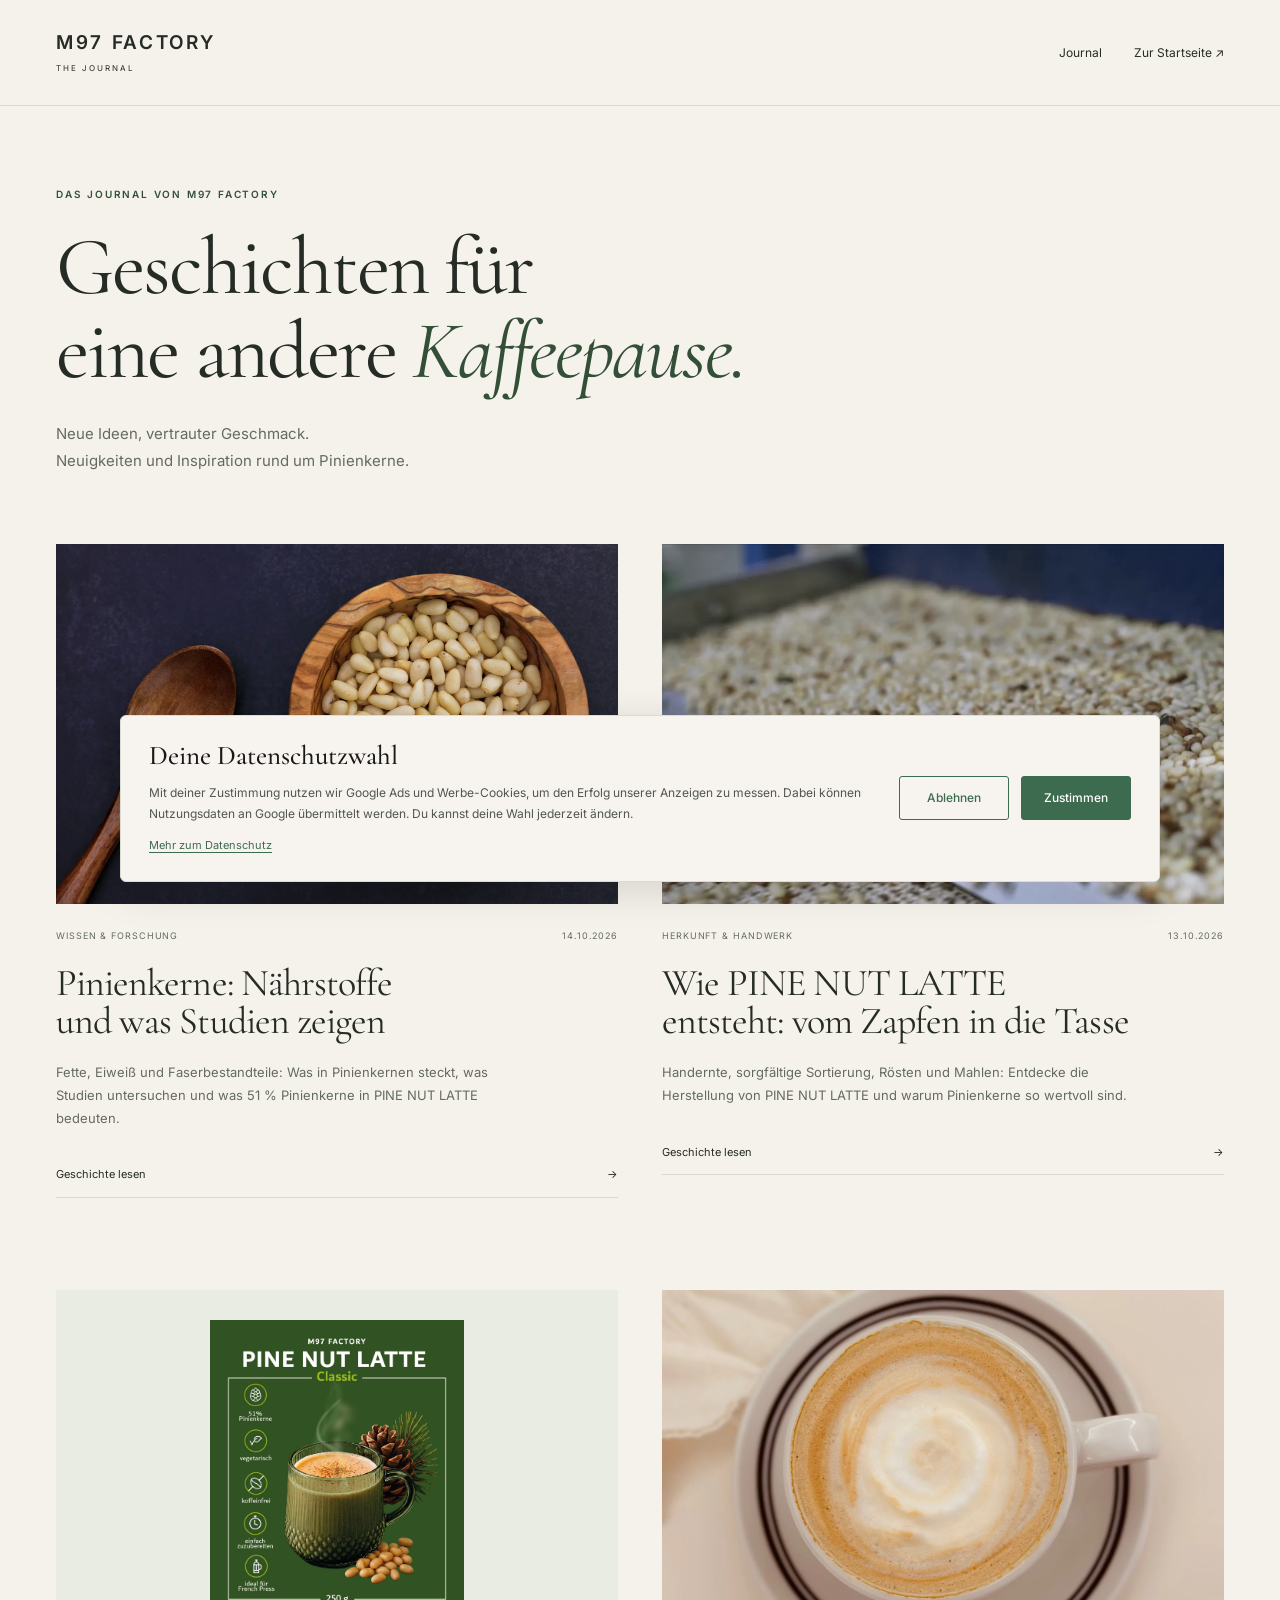
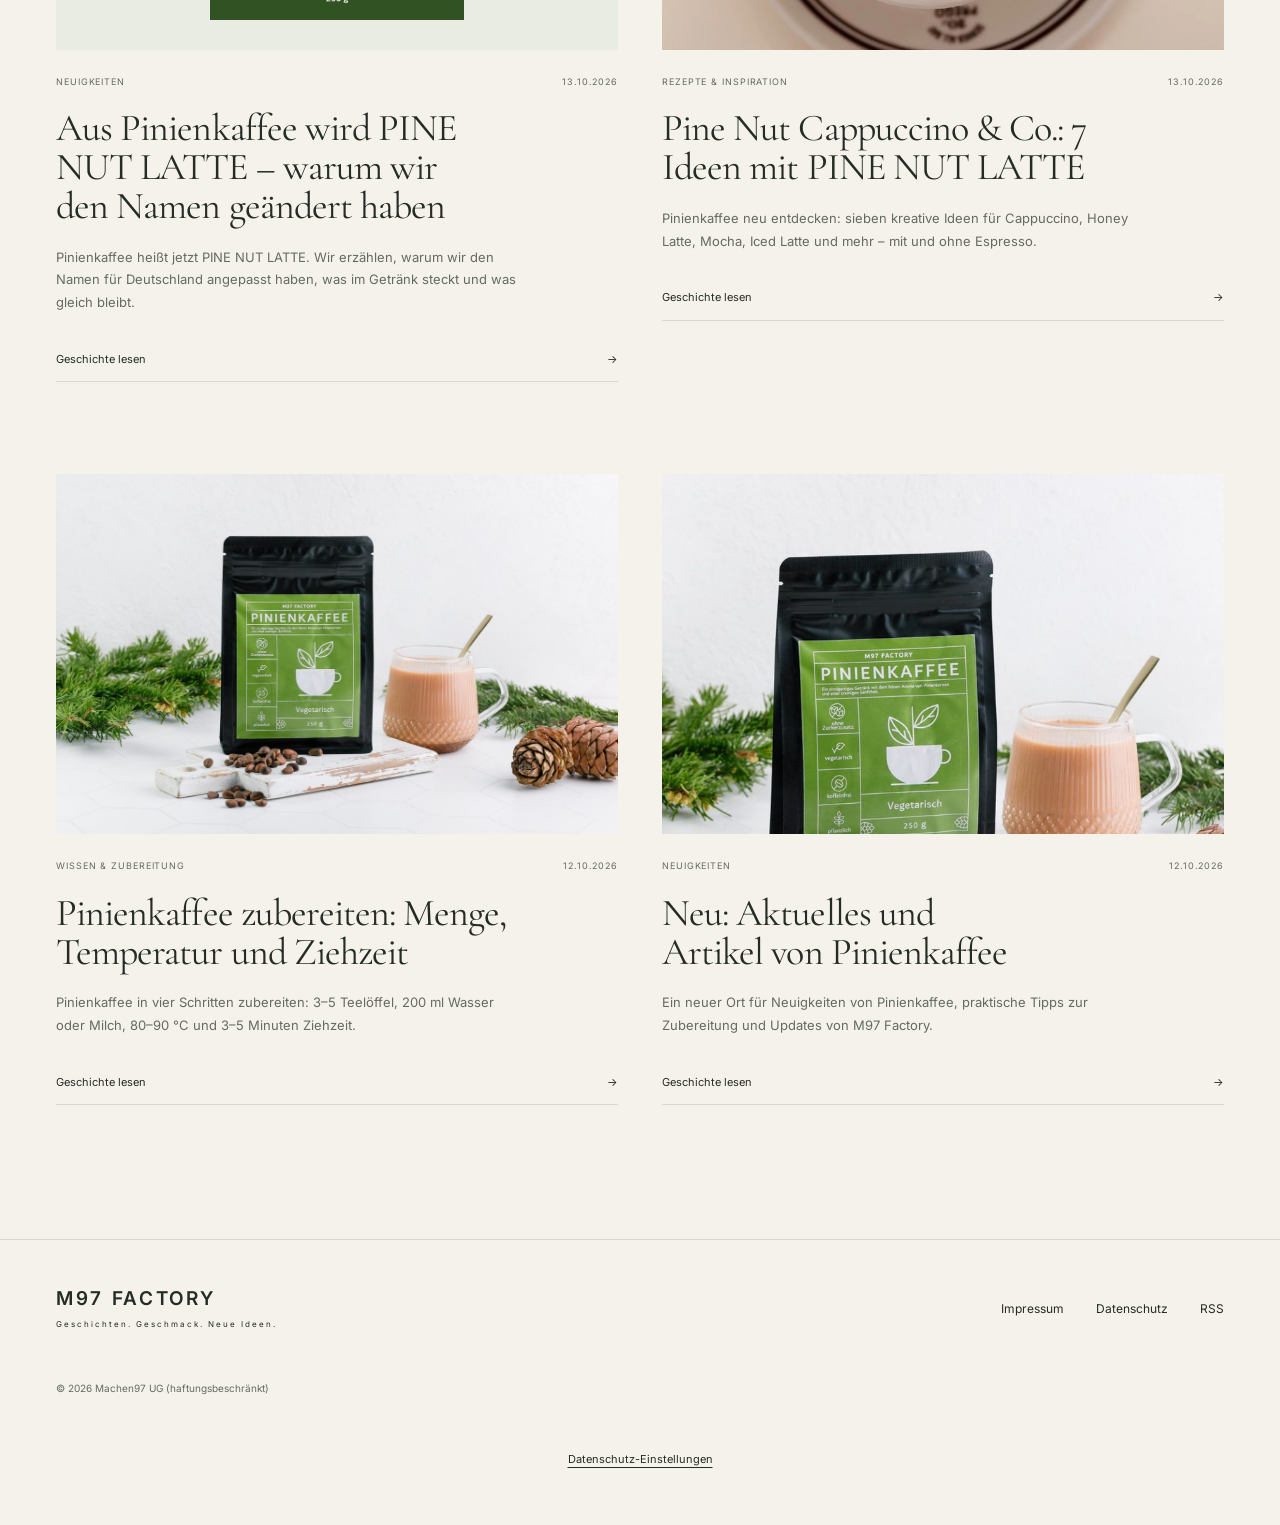
==== commit ebc8cd79: "Add sourced pine nut infographics to science article" ====
--- a/aktuelles/index.html
+++ b/aktuelles/index.html
@@ -7,11 +7,11 @@
 <meta name="twitter:card" content="summary_large_image"><meta name="twitter:title" content="Neuigkeiten &amp; Artikel | M97 Factory"><meta name="twitter:description" content="Geschichten, Neuigkeiten und Rezeptideen von M97 Factory. Entdecke PINE NUT LATTE und die Welt der Pinienkerne."><meta name="twitter:image" content="https://machen97.com/images/magazin/pine-nut-latte/hero-pine-nut-cappuccino.webp">
 <link rel="icon" href="/favicon.ico"><link rel="alternate" type="application/rss+xml" title="M97 Factory Journal" href="/aktuelles/feed.xml">
 <link rel="preconnect" href="https://fonts.googleapis.com"><link rel="preconnect" href="https://fonts.gstatic.com" crossorigin><link href="https://fonts.googleapis.com/css2?family=Cormorant+Garamond:ital,wght@0,400;0,500;0,600;1,400&family=Inter:wght@400;500;600&display=swap" rel="stylesheet">
-<link rel="stylesheet" href="/aktuelles/editorial.css"><script src="/aktuelles/editorial.js" defer></script><script type="application/ld+json">{"@context": "https://schema.org", "@graph": [{"@type": "CollectionPage", "name": "M97 Factory Journal", "url": "https://machen97.com/aktuelles/", "inLanguage": "de-DE", "mainEntity": {"@type": "ItemList", "itemListElement": [{"@type": "ListItem", "position": 1, "url": "https://machen97.com/magazin/pinienkerne-naehrstoffe-forschung/", "name": "Pinienkerne: Nährstoffe, Verdauung und Forschung"}, {"@type": "ListItem", "position": 2, "url": "https://machen97.com/magazin/pine-nut-latte-herstellung/", "name": "Wie PINE NUT LATTE entsteht: vom Zapfen in die Tasse"}, {"@type": "ListItem", "position": 3, "url": "https://machen97.com/aktuelles/pinienkaffee-wird-pine-nut-latte/", "name": "Aus Pinienkaffee wird PINE NUT LATTE – warum wir den Namen geändert haben"}, {"@type": "ListItem", "position": 4, "url": "https://machen97.com/magazin/pine-nut-latte-cappuccino-rezepte/", "name": "Pine Nut Cappuccino & Co.: 7 Ideen mit PINE NUT LATTE"}, {"@type": "ListItem", "position": 5, "url": "https://machen97.com/aktuelles/pinienkaffee-zubereiten/", "name": "Pinienkaffee zubereiten: Menge, Temperatur und Ziehzeit"}, {"@type": "ListItem", "position": 6, "url": "https://machen97.com/aktuelles/aktuelles-start/", "name": "Neu: Aktuelles und Artikel von Pinienkaffee"}]}}]}</script><!-- M97 Google Ads: consent-gated shared tag -->
+<link rel="stylesheet" href="/aktuelles/editorial.css"><script src="/aktuelles/editorial.js" defer></script><script type="application/ld+json">{"@context": "https://schema.org", "@graph": [{"@type": "CollectionPage", "name": "M97 Factory Journal", "url": "https://machen97.com/aktuelles/", "inLanguage": "de-DE", "mainEntity": {"@type": "ItemList", "itemListElement": [{"@type": "ListItem", "position": 1, "url": "https://machen97.com/magazin/pinienkerne-naehrstoffe-forschung/", "name": "Pinienkerne: Nährstoffe und was Studien zeigen"}, {"@type": "ListItem", "position": 2, "url": "https://machen97.com/magazin/pine-nut-latte-herstellung/", "name": "Wie PINE NUT LATTE entsteht: vom Zapfen in die Tasse"}, {"@type": "ListItem", "position": 3, "url": "https://machen97.com/aktuelles/pinienkaffee-wird-pine-nut-latte/", "name": "Aus Pinienkaffee wird PINE NUT LATTE – warum wir den Namen geändert haben"}, {"@type": "ListItem", "position": 4, "url": "https://machen97.com/magazin/pine-nut-latte-cappuccino-rezepte/", "name": "Pine Nut Cappuccino & Co.: 7 Ideen mit PINE NUT LATTE"}, {"@type": "ListItem", "position": 5, "url": "https://machen97.com/aktuelles/pinienkaffee-zubereiten/", "name": "Pinienkaffee zubereiten: Menge, Temperatur und Ziehzeit"}, {"@type": "ListItem", "position": 6, "url": "https://machen97.com/aktuelles/aktuelles-start/", "name": "Neu: Aktuelles und Artikel von Pinienkaffee"}]}}]}</script><!-- M97 Google Ads: consent-gated shared tag -->
 <link rel="stylesheet" href="/assets/google-ads.css">
 <script src="/assets/google-ads.js" defer></script>
 <!-- /M97 Google Ads -->
 </head><body>
 <a class="skip" href="#content">Zum Inhalt</a>
 <header class="journal-header"><a class="wordmark" href="/aktuelles/">M97 FACTORY<span>THE JOURNAL</span></a><nav aria-label="Hauptnavigation"><a href="/aktuelles/">Journal</a><a href="/">Zur Startseite <span aria-hidden="true">↗</span></a></nav></header>
-<main id="content"><section class="journal-intro"><span class="eyebrow">Das Journal von M97 Factory</span><h1>Geschichten für<br>eine andere <em>Kaffeepause.</em></h1><p>Neue Ideen, vertrauter Geschmack.<br>Neuigkeiten und Inspiration rund um Pinienkerne.</p></section><section class="journal-grid" aria-label="Alle Neuigkeiten und Artikel"><article class="journal-card"><a class="card-image" href="/magazin/pinienkerne-naehrstoffe-forschung/" tabindex="-1" aria-hidden="true"><img src="/images/magazin/pine-nut-latte/ingredient-pine-nuts.webp" alt="" width="900" height="700" loading="lazy"></a><div class="card-copy"><div class="card-meta"><span>Wissen & Forschung</span><time datetime="2026-10-14T09:18:23+03:00">14.10.2026</time></div><h2><a href="/magazin/pinienkerne-naehrstoffe-forschung/">Pinienkerne: Nährstoffe, Verdauung und Forschung</a></h2><p>Was steckt in Pinienkernen? Verständlich erklärte Studien zu Nüssen, Sättigung und Verdauung – und was 51 % Pinienkerne in PINE NUT LATTE bedeuten.</p><a class="read-link" href="/magazin/pinienkerne-naehrstoffe-forschung/" aria-label="Beitrag lesen: Pinienkerne: Nährstoffe, Verdauung und Forschung">Geschichte lesen <span aria-hidden="true">→</span></a></div></article><article class="journal-card"><a class="card-image" href="/magazin/pine-nut-latte-herstellung/" tabindex="-1" aria-hidden="true"><img src="/images/magazin/pine-nut-latte-herstellung/m97-pine-nut-latte-pinienkerne-sortierung.webp" alt="" width="900" height="700" loading="lazy"></a><div class="card-copy"><div class="card-meta"><span>Herkunft & Handwerk</span><time datetime="2026-10-13T09:44:54+03:00">13.10.2026</time></div><h2><a href="/magazin/pine-nut-latte-herstellung/">Wie PINE NUT LATTE entsteht: vom Zapfen in die Tasse</a></h2><p>Handernte, sorgfältige Sortierung, Rösten und Mahlen: Entdecke die Herstellung von PINE NUT LATTE und warum Pinienkerne so wertvoll sind.</p><a class="read-link" href="/magazin/pine-nut-latte-herstellung/" aria-label="Beitrag lesen: Wie PINE NUT LATTE entsteht: vom Zapfen in die Tasse">Geschichte lesen <span aria-hidden="true">→</span></a></div></article><article class="journal-card"><a class="card-image" href="/aktuelles/pinienkaffee-wird-pine-nut-latte/" tabindex="-1" aria-hidden="true"><img src="/images/magazin/pine-nut-latte/label-classic.webp" alt="" width="900" height="700" loading="lazy"></a><div class="card-copy"><div class="card-meta"><span>Neuigkeiten</span><time datetime="2026-10-13T03:21:22+03:00">13.10.2026</time></div><h2><a href="/aktuelles/pinienkaffee-wird-pine-nut-latte/">Aus Pinienkaffee wird PINE NUT LATTE – warum wir den Namen geändert haben</a></h2><p>Pinienkaffee heißt jetzt PINE NUT LATTE. Wir erzählen, warum wir den Namen für Deutschland angepasst haben, was im Getränk steckt und was gleich bleibt.</p><a class="read-link" href="/aktuelles/pinienkaffee-wird-pine-nut-latte/" aria-label="Beitrag lesen: Aus Pinienkaffee wird PINE NUT LATTE – warum wir den Namen geändert haben">Geschichte lesen <span aria-hidden="true">→</span></a></div></article><article class="journal-card"><a class="card-image" href="/magazin/pine-nut-latte-cappuccino-rezepte/" tabindex="-1" aria-hidden="true"><img src="/images/magazin/pine-nut-latte/hero-pine-nut-cappuccino.webp" alt="" width="900" height="700" loading="lazy"></a><div class="card-copy"><div class="card-meta"><span>Rezepte & Inspiration</span><time datetime="2026-10-13T03:21:22+03:00">13.10.2026</time></div><h2><a href="/magazin/pine-nut-latte-cappuccino-rezepte/">Pine Nut Cappuccino &amp; Co.: 7 Ideen mit PINE NUT LATTE</a></h2><p>Pinienkaffee neu entdecken: sieben kreative Ideen für Cappuccino, Honey Latte, Mocha, Iced Latte und mehr – mit und ohne Espresso.</p><a class="read-link" href="/magazin/pine-nut-latte-cappuccino-rezepte/" aria-label="Beitrag lesen: Pine Nut Cappuccino &amp; Co.: 7 Ideen mit PINE NUT LATTE">Geschichte lesen <span aria-hidden="true">→</span></a></div></article><article class="journal-card"><a class="card-image" href="/aktuelles/pinienkaffee-zubereiten/" tabindex="-1" aria-hidden="true"><img src="/images/photo_08.jpg" alt="" width="900" height="700" loading="lazy"></a><div class="card-copy"><div class="card-meta"><span>Wissen & Zubereitung</span><time datetime="2026-10-12T18:03:42+03:00">12.10.2026</time></div><h2><a href="/aktuelles/pinienkaffee-zubereiten/">Pinienkaffee zubereiten: Menge, Temperatur und Ziehzeit</a></h2><p>Pinienkaffee in vier Schritten zubereiten: 3–5 Teelöffel, 200 ml Wasser oder Milch, 80–90 °C und 3–5 Minuten Ziehzeit.</p><a class="read-link" href="/aktuelles/pinienkaffee-zubereiten/" aria-label="Beitrag lesen: Pinienkaffee zubereiten: Menge, Temperatur und Ziehzeit">Geschichte lesen <span aria-hidden="true">→</span></a></div></article><article class="journal-card"><a class="card-image" href="/aktuelles/aktuelles-start/" tabindex="-1" aria-hidden="true"><img src="/images/photo_07.jpg" alt="" width="900" height="700" loading="lazy"></a><div class="card-copy"><div class="card-meta"><span>Neuigkeiten</span><time datetime="2026-10-12T18:03:42+03:00">12.10.2026</time></div><h2><a href="/aktuelles/aktuelles-start/">Neu: Aktuelles und Artikel von Pinienkaffee</a></h2><p>Ein neuer Ort für Neuigkeiten von Pinienkaffee, praktische Tipps zur Zubereitung und Updates von M97 Factory.</p><a class="read-link" href="/aktuelles/aktuelles-start/" aria-label="Beitrag lesen: Neu: Aktuelles und Artikel von Pinienkaffee">Geschichte lesen <span aria-hidden="true">→</span></a></div></article></section></main><footer class="journal-footer"><a class="wordmark" href="/aktuelles/">M97 FACTORY<span>Geschichten. Geschmack. Neue Ideen.</span></a><nav aria-label="Weitere Informationen"><a href="/impressum.html">Impressum</a><a href="/datenschutz.html">Datenschutz</a><a href="/aktuelles/feed.xml">RSS</a></nav><small>© 2026 Machen97 UG (haftungsbeschränkt)</small></footer></body></html>+<main id="content"><section class="journal-intro"><span class="eyebrow">Das Journal von M97 Factory</span><h1>Geschichten für<br>eine andere <em>Kaffeepause.</em></h1><p>Neue Ideen, vertrauter Geschmack.<br>Neuigkeiten und Inspiration rund um Pinienkerne.</p></section><section class="journal-grid" aria-label="Alle Neuigkeiten und Artikel"><article class="journal-card"><a class="card-image" href="/magazin/pinienkerne-naehrstoffe-forschung/" tabindex="-1" aria-hidden="true"><img src="/images/magazin/pine-nut-latte/ingredient-pine-nuts.webp" alt="" width="900" height="700" loading="lazy"></a><div class="card-copy"><div class="card-meta"><span>Wissen & Forschung</span><time datetime="2026-10-14T09:18:23+03:00">14.10.2026</time></div><h2><a href="/magazin/pinienkerne-naehrstoffe-forschung/">Pinienkerne: Nährstoffe und was Studien zeigen</a></h2><p>Fette, Eiweiß und Faserbestandteile: Was in Pinienkernen steckt, was Studien untersuchen und was 51 % Pinienkerne in PINE NUT LATTE bedeuten.</p><a class="read-link" href="/magazin/pinienkerne-naehrstoffe-forschung/" aria-label="Beitrag lesen: Pinienkerne: Nährstoffe und was Studien zeigen">Geschichte lesen <span aria-hidden="true">→</span></a></div></article><article class="journal-card"><a class="card-image" href="/magazin/pine-nut-latte-herstellung/" tabindex="-1" aria-hidden="true"><img src="/images/magazin/pine-nut-latte-herstellung/m97-pine-nut-latte-pinienkerne-sortierung.webp" alt="" width="900" height="700" loading="lazy"></a><div class="card-copy"><div class="card-meta"><span>Herkunft & Handwerk</span><time datetime="2026-10-13T09:44:54+03:00">13.10.2026</time></div><h2><a href="/magazin/pine-nut-latte-herstellung/">Wie PINE NUT LATTE entsteht: vom Zapfen in die Tasse</a></h2><p>Handernte, sorgfältige Sortierung, Rösten und Mahlen: Entdecke die Herstellung von PINE NUT LATTE und warum Pinienkerne so wertvoll sind.</p><a class="read-link" href="/magazin/pine-nut-latte-herstellung/" aria-label="Beitrag lesen: Wie PINE NUT LATTE entsteht: vom Zapfen in die Tasse">Geschichte lesen <span aria-hidden="true">→</span></a></div></article><article class="journal-card"><a class="card-image" href="/aktuelles/pinienkaffee-wird-pine-nut-latte/" tabindex="-1" aria-hidden="true"><img src="/images/magazin/pine-nut-latte/label-classic.webp" alt="" width="900" height="700" loading="lazy"></a><div class="card-copy"><div class="card-meta"><span>Neuigkeiten</span><time datetime="2026-10-13T03:21:22+03:00">13.10.2026</time></div><h2><a href="/aktuelles/pinienkaffee-wird-pine-nut-latte/">Aus Pinienkaffee wird PINE NUT LATTE – warum wir den Namen geändert haben</a></h2><p>Pinienkaffee heißt jetzt PINE NUT LATTE. Wir erzählen, warum wir den Namen für Deutschland angepasst haben, was im Getränk steckt und was gleich bleibt.</p><a class="read-link" href="/aktuelles/pinienkaffee-wird-pine-nut-latte/" aria-label="Beitrag lesen: Aus Pinienkaffee wird PINE NUT LATTE – warum wir den Namen geändert haben">Geschichte lesen <span aria-hidden="true">→</span></a></div></article><article class="journal-card"><a class="card-image" href="/magazin/pine-nut-latte-cappuccino-rezepte/" tabindex="-1" aria-hidden="true"><img src="/images/magazin/pine-nut-latte/hero-pine-nut-cappuccino.webp" alt="" width="900" height="700" loading="lazy"></a><div class="card-copy"><div class="card-meta"><span>Rezepte & Inspiration</span><time datetime="2026-10-13T03:21:22+03:00">13.10.2026</time></div><h2><a href="/magazin/pine-nut-latte-cappuccino-rezepte/">Pine Nut Cappuccino &amp; Co.: 7 Ideen mit PINE NUT LATTE</a></h2><p>Pinienkaffee neu entdecken: sieben kreative Ideen für Cappuccino, Honey Latte, Mocha, Iced Latte und mehr – mit und ohne Espresso.</p><a class="read-link" href="/magazin/pine-nut-latte-cappuccino-rezepte/" aria-label="Beitrag lesen: Pine Nut Cappuccino &amp; Co.: 7 Ideen mit PINE NUT LATTE">Geschichte lesen <span aria-hidden="true">→</span></a></div></article><article class="journal-card"><a class="card-image" href="/aktuelles/pinienkaffee-zubereiten/" tabindex="-1" aria-hidden="true"><img src="/images/photo_08.jpg" alt="" width="900" height="700" loading="lazy"></a><div class="card-copy"><div class="card-meta"><span>Wissen & Zubereitung</span><time datetime="2026-10-12T18:03:42+03:00">12.10.2026</time></div><h2><a href="/aktuelles/pinienkaffee-zubereiten/">Pinienkaffee zubereiten: Menge, Temperatur und Ziehzeit</a></h2><p>Pinienkaffee in vier Schritten zubereiten: 3–5 Teelöffel, 200 ml Wasser oder Milch, 80–90 °C und 3–5 Minuten Ziehzeit.</p><a class="read-link" href="/aktuelles/pinienkaffee-zubereiten/" aria-label="Beitrag lesen: Pinienkaffee zubereiten: Menge, Temperatur und Ziehzeit">Geschichte lesen <span aria-hidden="true">→</span></a></div></article><article class="journal-card"><a class="card-image" href="/aktuelles/aktuelles-start/" tabindex="-1" aria-hidden="true"><img src="/images/photo_07.jpg" alt="" width="900" height="700" loading="lazy"></a><div class="card-copy"><div class="card-meta"><span>Neuigkeiten</span><time datetime="2026-10-12T18:03:42+03:00">12.10.2026</time></div><h2><a href="/aktuelles/aktuelles-start/">Neu: Aktuelles und Artikel von Pinienkaffee</a></h2><p>Ein neuer Ort für Neuigkeiten von Pinienkaffee, praktische Tipps zur Zubereitung und Updates von M97 Factory.</p><a class="read-link" href="/aktuelles/aktuelles-start/" aria-label="Beitrag lesen: Neu: Aktuelles und Artikel von Pinienkaffee">Geschichte lesen <span aria-hidden="true">→</span></a></div></article></section></main><footer class="journal-footer"><a class="wordmark" href="/aktuelles/">M97 FACTORY<span>Geschichten. Geschmack. Neue Ideen.</span></a><nav aria-label="Weitere Informationen"><a href="/impressum.html">Impressum</a><a href="/datenschutz.html">Datenschutz</a><a href="/aktuelles/feed.xml">RSS</a></nav><small>© 2026 Machen97 UG (haftungsbeschränkt)</small></footer></body></html>
--- a/aktuelles/editorial.css
+++ b/aktuelles/editorial.css
@@ -10,3 +10,9 @@
 /* Research story */
 .science-story .story-heading{margin-bottom:48px}.science-hero{max-width:1080px;margin:0 auto}.science-hero img{width:100%;aspect-ratio:16/9;object-fit:cover}.science-compass{display:grid;grid-template-columns:repeat(3,minmax(0,1fr));gap:1px;background:var(--line);margin:56px 0 64px;border:1px solid var(--line)}.science-compass>div{background:#e9eee5;padding:30px 28px}.science-compass h2{font-size:clamp(28px,2.7vw,38px);margin:12px 0 10px}.science-compass p{font-size:12px;line-height:1.6;color:var(--muted);margin:0}.science-toc{max-width:900px;margin:0 auto 70px}.science-toc ol{display:grid;grid-template-columns:repeat(2,minmax(0,1fr));gap:0 24px;list-style:none;padding:0;margin:18px 0 0}.science-toc li{padding:0;margin:0}.science-toc a{display:flex;align-items:baseline;gap:16px;padding:14px 4px;border-top:1px solid var(--line);font-size:13px;line-height:1.5;text-decoration:none}.science-toc a:hover,.science-reading a:hover{color:var(--forest)}.science-toc a span{font-size:10px;color:var(--muted)}.science-chapter{border-top:1px solid var(--line);padding:60px 0;scroll-margin-top:24px}.science-chapter-heading{display:flex;align-items:flex-start;gap:24px;max-width:760px;margin:0 auto 26px}.science-chapter-heading h2{font-size:clamp(35px,3.7vw,51px);line-height:1.08;margin:0}.science-copy{margin:0 auto;font-size:16px;line-height:1.95}.science-copy p{margin-bottom:26px}.science-copy p:last-child{margin-bottom:0}.science-citation{font-family:var(--sans);font-size:11px;white-space:nowrap;vertical-align:super;line-height:0;margin-left:2px}.science-citation a{color:var(--forest);text-decoration:none;font-weight:600}.science-citation a:hover{text-decoration:underline}.science-portion{max-width:820px;background:var(--forest);color:white;padding:34px;margin:42px auto 0}.science-portion .eyebrow{color:#dce8d5}.science-portion>div{display:flex;justify-content:space-between;align-items:center;gap:14px;margin:20px 0 10px}.science-portion>div>span{font-family:var(--serif);font-size:clamp(23px,3.5vw,39px);line-height:1.05}.science-portion>div>span[aria-hidden]{font-family:var(--sans);font-size:18px;opacity:.7}.science-portion small{font-family:var(--sans);font-size:10px;letter-spacing:0;line-height:1.4;font-weight:400}.science-portion p{font-size:11px;margin:20px 0 0;color:#dce8d5}.science-sources{border-top:1px solid var(--line);padding:66px 0 10px;max-width:850px;margin:70px auto 0;scroll-margin-top:24px}.science-sources>h2{margin:15px 0 14px;font-size:clamp(36px,4vw,52px)}.science-sources>p{font-size:13px;color:var(--muted);line-height:1.8;max-width:680px}.science-sources ol{list-style:none;counter-reset:none;padding:0;margin:40px 0}.science-sources li{padding:25px 0;border-top:1px solid var(--line);margin:0;scroll-margin-top:25px}.science-sources li:target{background:#e9eee5;box-shadow:20px 0 #e9eee5,-20px 0 #e9eee5}.science-sources li h3{font-family:var(--serif);font-size:28px;line-height:1.16;letter-spacing:0;font-weight:500;max-width:730px;margin:9px 0 10px}.science-sources li h3 a{text-decoration:none}.science-sources li h3 a:hover{text-decoration:underline}.science-sources li p{font-size:12px;line-height:1.7;margin:0 0 8px}.science-sources li .science-reference-meta{color:var(--muted)}.science-sources .science-doi{font-size:11px;word-break:break-word;color:var(--forest)}.science-sources .science-source-note{border-top:1px solid var(--line);padding-top:20px;font-size:11px}.science-story .production-reading{max-width:850px;margin:55px auto 40px}
 @media(max-width:700px){.science-compass{grid-template-columns:1fr;margin:32px 0 48px}.science-compass>div{padding:20px 23px}.science-compass h2{font-size:31px}.science-toc{margin-bottom:44px}.science-toc ol{grid-template-columns:1fr}.science-chapter{padding:43px 0}.science-chapter-heading{gap:16px}.science-chapter-heading h2{font-size:34px}.science-copy{font-size:15px;line-height:1.85}.science-hero img{aspect-ratio:4/3}.science-portion{padding:25px 20px}.science-portion>div{flex-wrap:wrap;justify-content:flex-start;gap:10px}.science-portion>div>span{font-size:27px}.science-portion small{font-size:9px}.science-sources{padding-top:43px;margin-top:44px}.science-sources li h3{font-size:25px}}
+
+/* Source-labelled infographics for the pine-nut research story. */
+.science-visual-intro{display:grid;grid-template-columns:minmax(0,1.15fr) minmax(0,.85fr);gap:28px;margin:58px 0 66px}.science-visual-heading{grid-column:1/-1;max-width:760px}.science-visual-heading h2{margin:12px 0 15px;font-size:clamp(40px,4.6vw,62px)}.science-visual-heading p{font-size:13px;line-height:1.8;color:var(--muted);margin:0}.science-visual-heading a,.science-evidence a{color:var(--forest)}.science-composition{background:#e8ece2;padding:34px 38px;min-width:0}.science-composition figcaption{font-size:10px;text-transform:uppercase;letter-spacing:.14em;color:var(--forest);font-weight:600;margin-bottom:26px}.science-bar{margin:0 0 22px}.science-bar>div{display:flex;align-items:baseline;justify-content:space-between;gap:16px;font-size:14px}.science-bar strong{font-family:var(--serif);font-size:28px;font-weight:500;line-height:1}.science-bar-track{display:block;height:7px;background:#cbd5c6;margin-top:10px}.science-bar-track>span{display:block;height:100%;background:var(--forest)}.science-composition>p{font-size:10px;line-height:1.6;color:var(--muted);border-top:1px solid var(--line);padding-top:16px;margin:5px 0 0}.science-ingredient{display:grid;grid-template-columns:150px 1fr;column-gap:25px;align-items:center;background:var(--forest);color:#fffdf8;padding:34px;min-width:0}.science-ingredient>.eyebrow{grid-column:1/-1;color:#d7e2d1;align-self:start}.science-donut{width:148px;height:148px;border-radius:50%;background:conic-gradient(#f8f5ed 0 51%,#71866e 51% 100%);display:grid;place-items:center}.science-donut::before{content:"";grid-area:1/1;width:105px;height:105px;border-radius:50%;background:var(--forest)}.science-donut>span{grid-area:1/1;z-index:1;font-family:var(--serif);font-size:55px;line-height:1}.science-donut small{font-size:25px}.science-ingredient h3{font-family:var(--serif);font-weight:500;font-size:29px;line-height:1.1;letter-spacing:0;margin:0 0 12px}.science-ingredient p{font-size:11px;line-height:1.7;color:#dce8d5;margin:0}.science-evidence{background:#edece4;padding:43px 48px;margin:20px 0 72px}.science-evidence h2{font-size:clamp(34px,3.5vw,47px);margin:12px 0 30px}.science-evidence-grid{display:grid;grid-template-columns:repeat(3,minmax(0,1fr));gap:0;border-top:1px solid #cbd1c8;border-bottom:1px solid #cbd1c8}.science-evidence-grid>div{padding:23px 22px 24px 0}.science-evidence-grid>div+div{padding-left:22px;border-left:1px solid #cbd1c8}.science-evidence-number{font-family:var(--serif);font-size:33px;color:var(--forest);line-height:1}.science-evidence h3{font-family:var(--serif);font-size:25px;font-weight:500;letter-spacing:0;margin:10px 0}.science-evidence-grid p,.science-evidence-conclusion{font-size:11px;line-height:1.7;color:#4f5b50;margin:0}.science-evidence-conclusion{max-width:700px;margin:22px 0 0}
+@media(max-width:950px){.science-ingredient{grid-template-columns:1fr;gap:18px}.science-donut{width:128px;height:128px}.science-donut::before{width:90px;height:90px}.science-donut>span{font-size:48px}}
+@media(max-width:700px){.science-visual-intro{grid-template-columns:1fr;gap:15px;margin:35px 0 46px}.science-visual-heading{grid-column:auto}.science-visual-heading h2{font-size:41px}.science-composition{padding:27px 24px}.science-ingredient{grid-template-columns:120px 1fr;gap:15px;padding:25px 22px}.science-ingredient>.eyebrow{grid-column:1/-1}.science-donut{width:112px;height:112px}.science-donut::before{width:78px;height:78px}.science-donut>span{font-size:40px}.science-donut small{font-size:19px}.science-ingredient h3{font-size:23px}.science-evidence{padding:28px 22px;margin:6px 0 42px}.science-evidence h2{font-size:35px}.science-evidence-grid{grid-template-columns:1fr}.science-evidence-grid>div,.science-evidence-grid>div+div{border-left:0;border-top:1px solid #cbd1c8;padding:18px 0}.science-evidence-grid>div:first-child{border-top:0}}
+@media(max-width:360px){.science-ingredient{grid-template-columns:1fr}.science-ingredient h3{font-size:25px}}
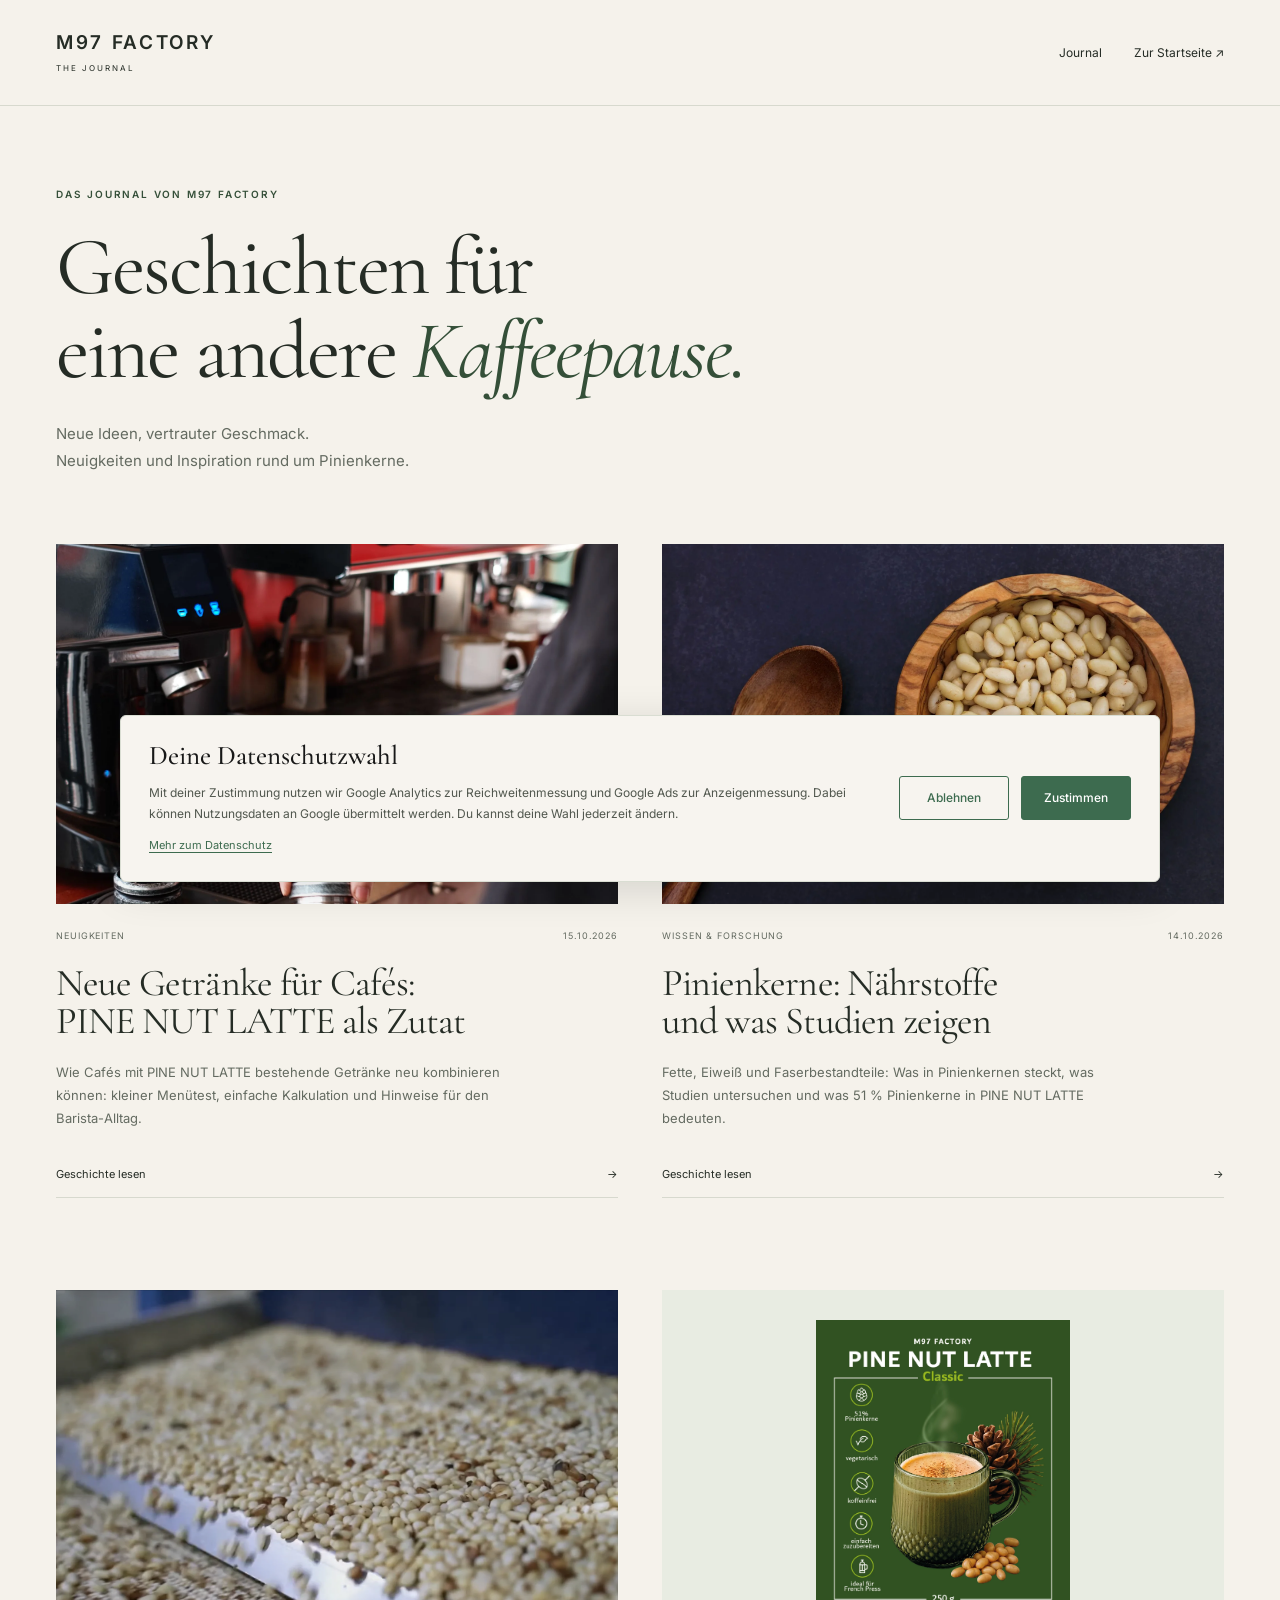
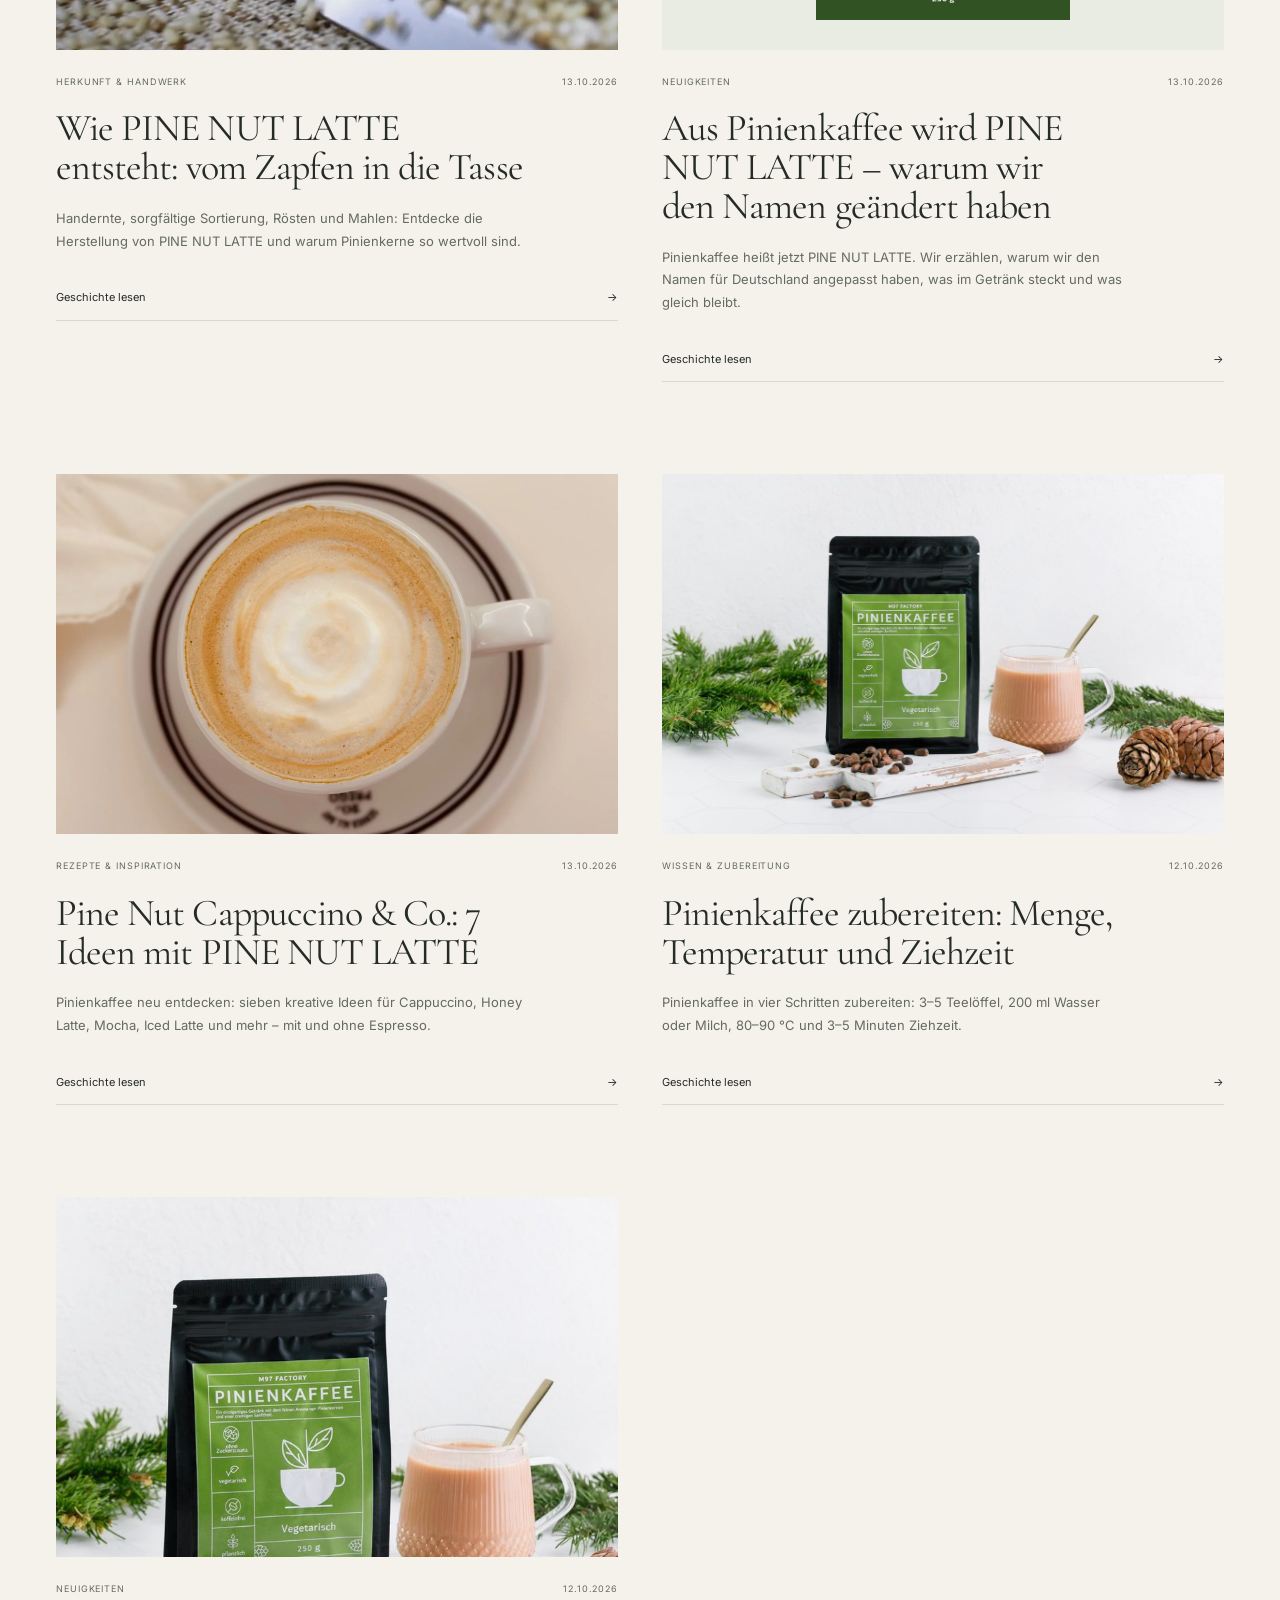
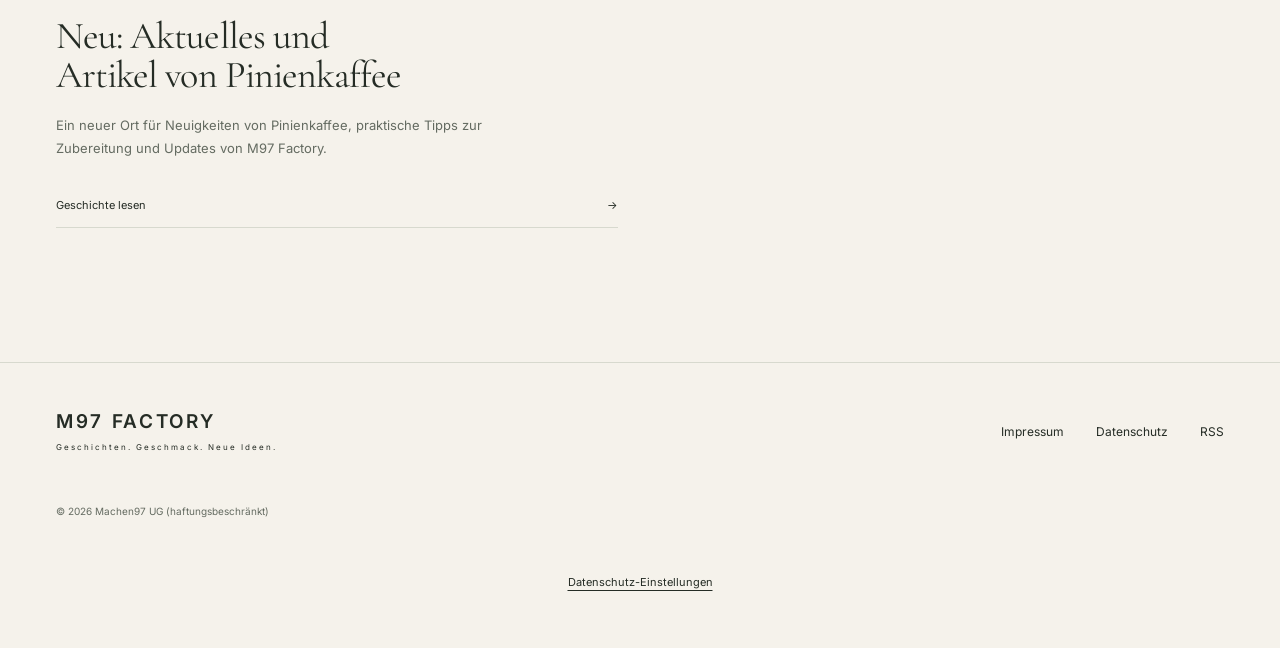
==== commit 8156bc81: "Add cafe article and consent-gated Analytics" ====
--- a/aktuelles/index.html
+++ b/aktuelles/index.html
@@ -7,11 +7,11 @@
 <meta name="twitter:card" content="summary_large_image"><meta name="twitter:title" content="Neuigkeiten &amp; Artikel | M97 Factory"><meta name="twitter:description" content="Geschichten, Neuigkeiten und Rezeptideen von M97 Factory. Entdecke PINE NUT LATTE und die Welt der Pinienkerne."><meta name="twitter:image" content="https://machen97.com/images/magazin/pine-nut-latte/hero-pine-nut-cappuccino.webp">
 <link rel="icon" href="/favicon.ico"><link rel="alternate" type="application/rss+xml" title="M97 Factory Journal" href="/aktuelles/feed.xml">
 <link rel="preconnect" href="https://fonts.googleapis.com"><link rel="preconnect" href="https://fonts.gstatic.com" crossorigin><link href="https://fonts.googleapis.com/css2?family=Cormorant+Garamond:ital,wght@0,400;0,500;0,600;1,400&family=Inter:wght@400;500;600&display=swap" rel="stylesheet">
-<link rel="stylesheet" href="/aktuelles/editorial.css"><script src="/aktuelles/editorial.js" defer></script><script type="application/ld+json">{"@context": "https://schema.org", "@graph": [{"@type": "CollectionPage", "name": "M97 Factory Journal", "url": "https://machen97.com/aktuelles/", "inLanguage": "de-DE", "mainEntity": {"@type": "ItemList", "itemListElement": [{"@type": "ListItem", "position": 1, "url": "https://machen97.com/magazin/pinienkerne-naehrstoffe-forschung/", "name": "Pinienkerne: Nährstoffe und was Studien zeigen"}, {"@type": "ListItem", "position": 2, "url": "https://machen97.com/magazin/pine-nut-latte-herstellung/", "name": "Wie PINE NUT LATTE entsteht: vom Zapfen in die Tasse"}, {"@type": "ListItem", "position": 3, "url": "https://machen97.com/aktuelles/pinienkaffee-wird-pine-nut-latte/", "name": "Aus Pinienkaffee wird PINE NUT LATTE – warum wir den Namen geändert haben"}, {"@type": "ListItem", "position": 4, "url": "https://machen97.com/magazin/pine-nut-latte-cappuccino-rezepte/", "name": "Pine Nut Cappuccino & Co.: 7 Ideen mit PINE NUT LATTE"}, {"@type": "ListItem", "position": 5, "url": "https://machen97.com/aktuelles/pinienkaffee-zubereiten/", "name": "Pinienkaffee zubereiten: Menge, Temperatur und Ziehzeit"}, {"@type": "ListItem", "position": 6, "url": "https://machen97.com/aktuelles/aktuelles-start/", "name": "Neu: Aktuelles und Artikel von Pinienkaffee"}]}}]}</script><!-- M97 Google Ads: consent-gated shared tag -->
+<link rel="stylesheet" href="/aktuelles/editorial.css"><script src="/aktuelles/editorial.js" defer></script><script type="application/ld+json">{"@context": "https://schema.org", "@graph": [{"@type": "CollectionPage", "name": "M97 Factory Journal", "url": "https://machen97.com/aktuelles/", "inLanguage": "de-DE", "mainEntity": {"@type": "ItemList", "itemListElement": [{"@type": "ListItem", "position": 1, "url": "https://machen97.com/magazin/pine-nut-latte-fuer-cafes/", "name": "Neue Getränke für Cafés: PINE NUT LATTE als Zutat"}, {"@type": "ListItem", "position": 2, "url": "https://machen97.com/magazin/pinienkerne-naehrstoffe-forschung/", "name": "Pinienkerne: Nährstoffe und was Studien zeigen"}, {"@type": "ListItem", "position": 3, "url": "https://machen97.com/magazin/pine-nut-latte-herstellung/", "name": "Wie PINE NUT LATTE entsteht: vom Zapfen in die Tasse"}, {"@type": "ListItem", "position": 4, "url": "https://machen97.com/aktuelles/pinienkaffee-wird-pine-nut-latte/", "name": "Aus Pinienkaffee wird PINE NUT LATTE – warum wir den Namen geändert haben"}, {"@type": "ListItem", "position": 5, "url": "https://machen97.com/magazin/pine-nut-latte-cappuccino-rezepte/", "name": "Pine Nut Cappuccino & Co.: 7 Ideen mit PINE NUT LATTE"}, {"@type": "ListItem", "position": 6, "url": "https://machen97.com/aktuelles/pinienkaffee-zubereiten/", "name": "Pinienkaffee zubereiten: Menge, Temperatur und Ziehzeit"}, {"@type": "ListItem", "position": 7, "url": "https://machen97.com/aktuelles/aktuelles-start/", "name": "Neu: Aktuelles und Artikel von Pinienkaffee"}]}}]}</script><!-- M97 Google Ads: consent-gated shared tag -->
 <link rel="stylesheet" href="/assets/google-ads.css">
 <script src="/assets/google-ads.js" defer></script>
 <!-- /M97 Google Ads -->
 </head><body>
 <a class="skip" href="#content">Zum Inhalt</a>
 <header class="journal-header"><a class="wordmark" href="/aktuelles/">M97 FACTORY<span>THE JOURNAL</span></a><nav aria-label="Hauptnavigation"><a href="/aktuelles/">Journal</a><a href="/">Zur Startseite <span aria-hidden="true">↗</span></a></nav></header>
-<main id="content"><section class="journal-intro"><span class="eyebrow">Das Journal von M97 Factory</span><h1>Geschichten für<br>eine andere <em>Kaffeepause.</em></h1><p>Neue Ideen, vertrauter Geschmack.<br>Neuigkeiten und Inspiration rund um Pinienkerne.</p></section><section class="journal-grid" aria-label="Alle Neuigkeiten und Artikel"><article class="journal-card"><a class="card-image" href="/magazin/pinienkerne-naehrstoffe-forschung/" tabindex="-1" aria-hidden="true"><img src="/images/magazin/pine-nut-latte/ingredient-pine-nuts.webp" alt="" width="900" height="700" loading="lazy"></a><div class="card-copy"><div class="card-meta"><span>Wissen & Forschung</span><time datetime="2026-10-14T09:18:23+03:00">14.10.2026</time></div><h2><a href="/magazin/pinienkerne-naehrstoffe-forschung/">Pinienkerne: Nährstoffe und was Studien zeigen</a></h2><p>Fette, Eiweiß und Faserbestandteile: Was in Pinienkernen steckt, was Studien untersuchen und was 51 % Pinienkerne in PINE NUT LATTE bedeuten.</p><a class="read-link" href="/magazin/pinienkerne-naehrstoffe-forschung/" aria-label="Beitrag lesen: Pinienkerne: Nährstoffe und was Studien zeigen">Geschichte lesen <span aria-hidden="true">→</span></a></div></article><article class="journal-card"><a class="card-image" href="/magazin/pine-nut-latte-herstellung/" tabindex="-1" aria-hidden="true"><img src="/images/magazin/pine-nut-latte-herstellung/m97-pine-nut-latte-pinienkerne-sortierung.webp" alt="" width="900" height="700" loading="lazy"></a><div class="card-copy"><div class="card-meta"><span>Herkunft & Handwerk</span><time datetime="2026-10-13T09:44:54+03:00">13.10.2026</time></div><h2><a href="/magazin/pine-nut-latte-herstellung/">Wie PINE NUT LATTE entsteht: vom Zapfen in die Tasse</a></h2><p>Handernte, sorgfältige Sortierung, Rösten und Mahlen: Entdecke die Herstellung von PINE NUT LATTE und warum Pinienkerne so wertvoll sind.</p><a class="read-link" href="/magazin/pine-nut-latte-herstellung/" aria-label="Beitrag lesen: Wie PINE NUT LATTE entsteht: vom Zapfen in die Tasse">Geschichte lesen <span aria-hidden="true">→</span></a></div></article><article class="journal-card"><a class="card-image" href="/aktuelles/pinienkaffee-wird-pine-nut-latte/" tabindex="-1" aria-hidden="true"><img src="/images/magazin/pine-nut-latte/label-classic.webp" alt="" width="900" height="700" loading="lazy"></a><div class="card-copy"><div class="card-meta"><span>Neuigkeiten</span><time datetime="2026-10-13T03:21:22+03:00">13.10.2026</time></div><h2><a href="/aktuelles/pinienkaffee-wird-pine-nut-latte/">Aus Pinienkaffee wird PINE NUT LATTE – warum wir den Namen geändert haben</a></h2><p>Pinienkaffee heißt jetzt PINE NUT LATTE. Wir erzählen, warum wir den Namen für Deutschland angepasst haben, was im Getränk steckt und was gleich bleibt.</p><a class="read-link" href="/aktuelles/pinienkaffee-wird-pine-nut-latte/" aria-label="Beitrag lesen: Aus Pinienkaffee wird PINE NUT LATTE – warum wir den Namen geändert haben">Geschichte lesen <span aria-hidden="true">→</span></a></div></article><article class="journal-card"><a class="card-image" href="/magazin/pine-nut-latte-cappuccino-rezepte/" tabindex="-1" aria-hidden="true"><img src="/images/magazin/pine-nut-latte/hero-pine-nut-cappuccino.webp" alt="" width="900" height="700" loading="lazy"></a><div class="card-copy"><div class="card-meta"><span>Rezepte & Inspiration</span><time datetime="2026-10-13T03:21:22+03:00">13.10.2026</time></div><h2><a href="/magazin/pine-nut-latte-cappuccino-rezepte/">Pine Nut Cappuccino &amp; Co.: 7 Ideen mit PINE NUT LATTE</a></h2><p>Pinienkaffee neu entdecken: sieben kreative Ideen für Cappuccino, Honey Latte, Mocha, Iced Latte und mehr – mit und ohne Espresso.</p><a class="read-link" href="/magazin/pine-nut-latte-cappuccino-rezepte/" aria-label="Beitrag lesen: Pine Nut Cappuccino &amp; Co.: 7 Ideen mit PINE NUT LATTE">Geschichte lesen <span aria-hidden="true">→</span></a></div></article><article class="journal-card"><a class="card-image" href="/aktuelles/pinienkaffee-zubereiten/" tabindex="-1" aria-hidden="true"><img src="/images/photo_08.jpg" alt="" width="900" height="700" loading="lazy"></a><div class="card-copy"><div class="card-meta"><span>Wissen & Zubereitung</span><time datetime="2026-10-12T18:03:42+03:00">12.10.2026</time></div><h2><a href="/aktuelles/pinienkaffee-zubereiten/">Pinienkaffee zubereiten: Menge, Temperatur und Ziehzeit</a></h2><p>Pinienkaffee in vier Schritten zubereiten: 3–5 Teelöffel, 200 ml Wasser oder Milch, 80–90 °C und 3–5 Minuten Ziehzeit.</p><a class="read-link" href="/aktuelles/pinienkaffee-zubereiten/" aria-label="Beitrag lesen: Pinienkaffee zubereiten: Menge, Temperatur und Ziehzeit">Geschichte lesen <span aria-hidden="true">→</span></a></div></article><article class="journal-card"><a class="card-image" href="/aktuelles/aktuelles-start/" tabindex="-1" aria-hidden="true"><img src="/images/photo_07.jpg" alt="" width="900" height="700" loading="lazy"></a><div class="card-copy"><div class="card-meta"><span>Neuigkeiten</span><time datetime="2026-10-12T18:03:42+03:00">12.10.2026</time></div><h2><a href="/aktuelles/aktuelles-start/">Neu: Aktuelles und Artikel von Pinienkaffee</a></h2><p>Ein neuer Ort für Neuigkeiten von Pinienkaffee, praktische Tipps zur Zubereitung und Updates von M97 Factory.</p><a class="read-link" href="/aktuelles/aktuelles-start/" aria-label="Beitrag lesen: Neu: Aktuelles und Artikel von Pinienkaffee">Geschichte lesen <span aria-hidden="true">→</span></a></div></article></section></main><footer class="journal-footer"><a class="wordmark" href="/aktuelles/">M97 FACTORY<span>Geschichten. Geschmack. Neue Ideen.</span></a><nav aria-label="Weitere Informationen"><a href="/impressum.html">Impressum</a><a href="/datenschutz.html">Datenschutz</a><a href="/aktuelles/feed.xml">RSS</a></nav><small>© 2026 Machen97 UG (haftungsbeschränkt)</small></footer></body></html>+<main id="content"><section class="journal-intro"><span class="eyebrow">Das Journal von M97 Factory</span><h1>Geschichten für<br>eine andere <em>Kaffeepause.</em></h1><p>Neue Ideen, vertrauter Geschmack.<br>Neuigkeiten und Inspiration rund um Pinienkerne.</p></section><section class="journal-grid" aria-label="Alle Neuigkeiten und Artikel"><article class="journal-card"><a class="card-image" href="/magazin/pine-nut-latte-fuer-cafes/" tabindex="-1" aria-hidden="true"><img src="/images/magazin/pine-nut-latte-gastronomie/barista-beim-espresso.webp" alt="" width="900" height="700" loading="lazy"></a><div class="card-copy"><div class="card-meta"><span>Neuigkeiten</span><time datetime="2026-10-15T06:45:00+03:00">15.10.2026</time></div><h2><a href="/magazin/pine-nut-latte-fuer-cafes/">Neue Getränke für Cafés: PINE NUT LATTE als Zutat</a></h2><p>Wie Cafés mit PINE NUT LATTE bestehende Getränke neu kombinieren können: kleiner Menütest, einfache Kalkulation und Hinweise für den Barista-Alltag.</p><a class="read-link" href="/magazin/pine-nut-latte-fuer-cafes/" aria-label="Beitrag lesen: Neue Getränke für Cafés: PINE NUT LATTE als Zutat">Geschichte lesen <span aria-hidden="true">→</span></a></div></article><article class="journal-card"><a class="card-image" href="/magazin/pinienkerne-naehrstoffe-forschung/" tabindex="-1" aria-hidden="true"><img src="/images/magazin/pine-nut-latte/ingredient-pine-nuts.webp" alt="" width="900" height="700" loading="lazy"></a><div class="card-copy"><div class="card-meta"><span>Wissen & Forschung</span><time datetime="2026-10-14T09:18:23+03:00">14.10.2026</time></div><h2><a href="/magazin/pinienkerne-naehrstoffe-forschung/">Pinienkerne: Nährstoffe und was Studien zeigen</a></h2><p>Fette, Eiweiß und Faserbestandteile: Was in Pinienkernen steckt, was Studien untersuchen und was 51 % Pinienkerne in PINE NUT LATTE bedeuten.</p><a class="read-link" href="/magazin/pinienkerne-naehrstoffe-forschung/" aria-label="Beitrag lesen: Pinienkerne: Nährstoffe und was Studien zeigen">Geschichte lesen <span aria-hidden="true">→</span></a></div></article><article class="journal-card"><a class="card-image" href="/magazin/pine-nut-latte-herstellung/" tabindex="-1" aria-hidden="true"><img src="/images/magazin/pine-nut-latte-herstellung/m97-pine-nut-latte-pinienkerne-sortierung.webp" alt="" width="900" height="700" loading="lazy"></a><div class="card-copy"><div class="card-meta"><span>Herkunft & Handwerk</span><time datetime="2026-10-13T09:44:54+03:00">13.10.2026</time></div><h2><a href="/magazin/pine-nut-latte-herstellung/">Wie PINE NUT LATTE entsteht: vom Zapfen in die Tasse</a></h2><p>Handernte, sorgfältige Sortierung, Rösten und Mahlen: Entdecke die Herstellung von PINE NUT LATTE und warum Pinienkerne so wertvoll sind.</p><a class="read-link" href="/magazin/pine-nut-latte-herstellung/" aria-label="Beitrag lesen: Wie PINE NUT LATTE entsteht: vom Zapfen in die Tasse">Geschichte lesen <span aria-hidden="true">→</span></a></div></article><article class="journal-card"><a class="card-image" href="/aktuelles/pinienkaffee-wird-pine-nut-latte/" tabindex="-1" aria-hidden="true"><img src="/images/magazin/pine-nut-latte/label-classic.webp" alt="" width="900" height="700" loading="lazy"></a><div class="card-copy"><div class="card-meta"><span>Neuigkeiten</span><time datetime="2026-10-13T03:21:22+03:00">13.10.2026</time></div><h2><a href="/aktuelles/pinienkaffee-wird-pine-nut-latte/">Aus Pinienkaffee wird PINE NUT LATTE – warum wir den Namen geändert haben</a></h2><p>Pinienkaffee heißt jetzt PINE NUT LATTE. Wir erzählen, warum wir den Namen für Deutschland angepasst haben, was im Getränk steckt und was gleich bleibt.</p><a class="read-link" href="/aktuelles/pinienkaffee-wird-pine-nut-latte/" aria-label="Beitrag lesen: Aus Pinienkaffee wird PINE NUT LATTE – warum wir den Namen geändert haben">Geschichte lesen <span aria-hidden="true">→</span></a></div></article><article class="journal-card"><a class="card-image" href="/magazin/pine-nut-latte-cappuccino-rezepte/" tabindex="-1" aria-hidden="true"><img src="/images/magazin/pine-nut-latte/hero-pine-nut-cappuccino.webp" alt="" width="900" height="700" loading="lazy"></a><div class="card-copy"><div class="card-meta"><span>Rezepte & Inspiration</span><time datetime="2026-10-13T03:21:22+03:00">13.10.2026</time></div><h2><a href="/magazin/pine-nut-latte-cappuccino-rezepte/">Pine Nut Cappuccino &amp; Co.: 7 Ideen mit PINE NUT LATTE</a></h2><p>Pinienkaffee neu entdecken: sieben kreative Ideen für Cappuccino, Honey Latte, Mocha, Iced Latte und mehr – mit und ohne Espresso.</p><a class="read-link" href="/magazin/pine-nut-latte-cappuccino-rezepte/" aria-label="Beitrag lesen: Pine Nut Cappuccino &amp; Co.: 7 Ideen mit PINE NUT LATTE">Geschichte lesen <span aria-hidden="true">→</span></a></div></article><article class="journal-card"><a class="card-image" href="/aktuelles/pinienkaffee-zubereiten/" tabindex="-1" aria-hidden="true"><img src="/images/photo_08.jpg" alt="" width="900" height="700" loading="lazy"></a><div class="card-copy"><div class="card-meta"><span>Wissen & Zubereitung</span><time datetime="2026-10-12T18:03:42+03:00">12.10.2026</time></div><h2><a href="/aktuelles/pinienkaffee-zubereiten/">Pinienkaffee zubereiten: Menge, Temperatur und Ziehzeit</a></h2><p>Pinienkaffee in vier Schritten zubereiten: 3–5 Teelöffel, 200 ml Wasser oder Milch, 80–90 °C und 3–5 Minuten Ziehzeit.</p><a class="read-link" href="/aktuelles/pinienkaffee-zubereiten/" aria-label="Beitrag lesen: Pinienkaffee zubereiten: Menge, Temperatur und Ziehzeit">Geschichte lesen <span aria-hidden="true">→</span></a></div></article><article class="journal-card"><a class="card-image" href="/aktuelles/aktuelles-start/" tabindex="-1" aria-hidden="true"><img src="/images/photo_07.jpg" alt="" width="900" height="700" loading="lazy"></a><div class="card-copy"><div class="card-meta"><span>Neuigkeiten</span><time datetime="2026-10-12T18:03:42+03:00">12.10.2026</time></div><h2><a href="/aktuelles/aktuelles-start/">Neu: Aktuelles und Artikel von Pinienkaffee</a></h2><p>Ein neuer Ort für Neuigkeiten von Pinienkaffee, praktische Tipps zur Zubereitung und Updates von M97 Factory.</p><a class="read-link" href="/aktuelles/aktuelles-start/" aria-label="Beitrag lesen: Neu: Aktuelles und Artikel von Pinienkaffee">Geschichte lesen <span aria-hidden="true">→</span></a></div></article></section></main><footer class="journal-footer"><a class="wordmark" href="/aktuelles/">M97 FACTORY<span>Geschichten. Geschmack. Neue Ideen.</span></a><nav aria-label="Weitere Informationen"><a href="/impressum.html">Impressum</a><a href="/datenschutz.html">Datenschutz</a><a href="/aktuelles/feed.xml">RSS</a></nav><small>© 2026 Machen97 UG (haftungsbeschränkt)</small></footer></body></html>
--- a/aktuelles/editorial.css
+++ b/aktuelles/editorial.css
@@ -16,3 +16,8 @@
 @media(max-width:950px){.science-ingredient{grid-template-columns:1fr;gap:18px}.science-donut{width:128px;height:128px}.science-donut::before{width:90px;height:90px}.science-donut>span{font-size:48px}}
 @media(max-width:700px){.science-visual-intro{grid-template-columns:1fr;gap:15px;margin:35px 0 46px}.science-visual-heading{grid-column:auto}.science-visual-heading h2{font-size:41px}.science-composition{padding:27px 24px}.science-ingredient{grid-template-columns:120px 1fr;gap:15px;padding:25px 22px}.science-ingredient>.eyebrow{grid-column:1/-1}.science-donut{width:112px;height:112px}.science-donut::before{width:78px;height:78px}.science-donut>span{font-size:40px}.science-donut small{font-size:19px}.science-ingredient h3{font-size:23px}.science-evidence{padding:28px 22px;margin:6px 0 42px}.science-evidence h2{font-size:35px}.science-evidence-grid{grid-template-columns:1fr}.science-evidence-grid>div,.science-evidence-grid>div+div{border-left:0;border-top:1px solid #cbd1c8;padding:18px 0}.science-evidence-grid>div:first-child{border-top:0}}
 @media(max-width:360px){.science-ingredient{grid-template-columns:1fr}.science-ingredient h3{font-size:25px}}
++/* Cafe hospitality story */
+.cafe-photo-hero{max-width:1080px;margin:0 auto}.cafe-photo-hero img{width:100%;aspect-ratio:16/8;object-fit:cover;object-position:center 48%}.cafe-quick{display:grid;grid-template-columns:repeat(4,minmax(0,1fr));margin:42px 0 64px;border-top:1px solid var(--line);border-bottom:1px solid var(--line)}.cafe-quick>div{padding:22px 15px 22px 0;display:grid;grid-template-columns:36px 1fr;gap:0 10px;align-items:start}.cafe-quick>div+div{border-left:1px solid var(--line);padding-left:16px}.cafe-quick span{grid-row:span 2;font-family:var(--serif);font-size:30px;line-height:1;color:var(--forest)}.cafe-quick strong{font-size:12px;font-weight:600}.cafe-quick small{font-size:10px;line-height:1.5;color:var(--muted);margin-top:3px}.cafe-route{max-width:900px;margin:0 auto 55px}.cafe-route ol{display:grid;grid-template-columns:repeat(3,minmax(0,1fr));gap:0 22px;list-style:none;padding:0;margin:18px 0 0}.cafe-route li{padding:0;margin:0}.cafe-route a{display:flex;gap:13px;align-items:baseline;text-decoration:none;border-top:1px solid var(--line);padding:14px 4px;font-size:12px}.cafe-route a:hover{color:var(--forest)}.cafe-route a span{font-size:10px;color:var(--muted)}.cafe-chapter{border-top:1px solid var(--line);padding:58px 0;scroll-margin-top:24px}.cafe-chapter-heading{display:flex;align-items:flex-start;gap:24px;max-width:760px;margin:0 auto 26px}.cafe-chapter-heading h2{font-size:clamp(35px,3.7vw,51px);line-height:1.08;margin:0}.cafe-copy{margin:0 auto;font-size:16px;line-height:1.95}.cafe-copy p{margin-bottom:25px}.cafe-photo:not(.cafe-photo-hero){max-width:790px;margin:38px auto 0}.cafe-photo:not(.cafe-photo-hero) img{width:100%;max-height:620px;aspect-ratio:16/9;object-fit:cover}.cafe-equation{max-width:850px;background:var(--forest);color:#fffdf8;padding:32px 36px;margin:38px auto 0}.cafe-equation .eyebrow{color:#dce8d5}.cafe-equation>div{display:flex;align-items:center;justify-content:space-between;gap:12px;margin:23px 0}.cafe-equation strong{font-family:var(--serif);font-weight:400;font-size:clamp(21px,2.5vw,32px);line-height:1.1}.cafe-equation span[aria-hidden]{font-size:18px;opacity:.7}.cafe-equation p{font-size:11px;color:#dce8d5;line-height:1.65;margin:0}.cafe-contact{max-width:850px;margin:55px auto 50px;padding:42px;background:#e8ece2}.cafe-contact h2{font-size:clamp(36px,4vw,50px);margin:14px 0}.cafe-contact p{font-size:13px;color:var(--muted)}.cafe-contact .button{margin:0 24px 15px 0}.cafe-contact>a:last-child{font-size:11px}
+@media(max-width:800px){.cafe-quick{grid-template-columns:1fr 1fr}.cafe-quick>div:nth-child(3){border-left:0;padding-left:0;border-top:1px solid var(--line)}.cafe-quick>div:nth-child(4){border-top:1px solid var(--line)}.cafe-route ol{grid-template-columns:1fr 1fr}}
+@media(max-width:700px){.cafe-photo-hero img{aspect-ratio:4/3}.cafe-quick{margin:28px 0 44px}.cafe-quick>div{grid-template-columns:31px 1fr;padding:16px 9px 16px 0}.cafe-quick>div+div{padding-left:10px}.cafe-quick span{font-size:26px}.cafe-quick strong{font-size:11px}.cafe-quick small{font-size:9px}.cafe-route{margin-bottom:42px}.cafe-route ol{grid-template-columns:1fr 1fr;gap:0 14px}.cafe-route a{font-size:11px}.cafe-chapter{padding:40px 0}.cafe-chapter-heading{gap:16px}.cafe-chapter-heading h2{font-size:34px}.cafe-copy{font-size:15px;line-height:1.85}.cafe-equation{padding:25px 20px}.cafe-equation>div{flex-wrap:wrap;justify-content:flex-start;gap:10px}.cafe-equation strong{font-size:23px}.cafe-contact{padding:28px 22px;margin:40px auto}.cafe-contact h2{font-size:36px}.cafe-contact .button{margin-bottom:16px}}
+@media(prefers-reduced-motion:reduce){.cafe-route a{transition:none}}
